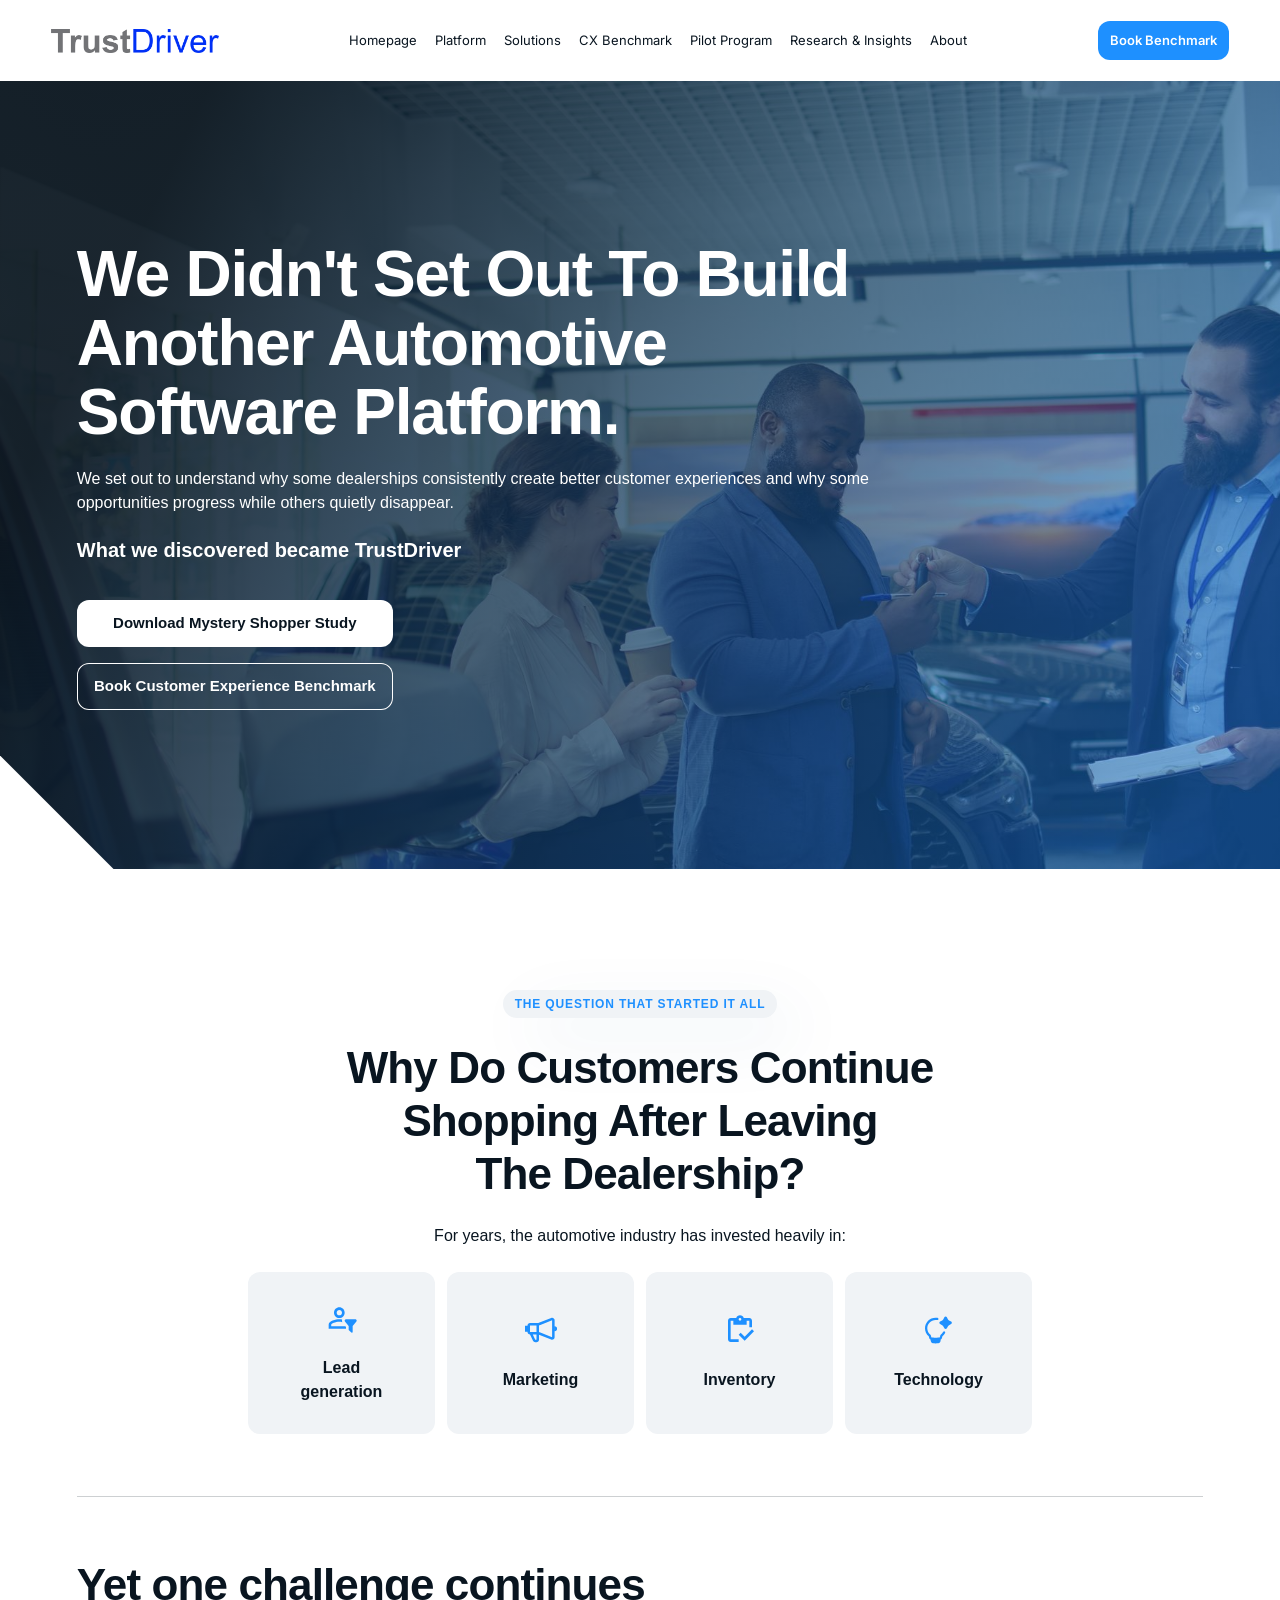
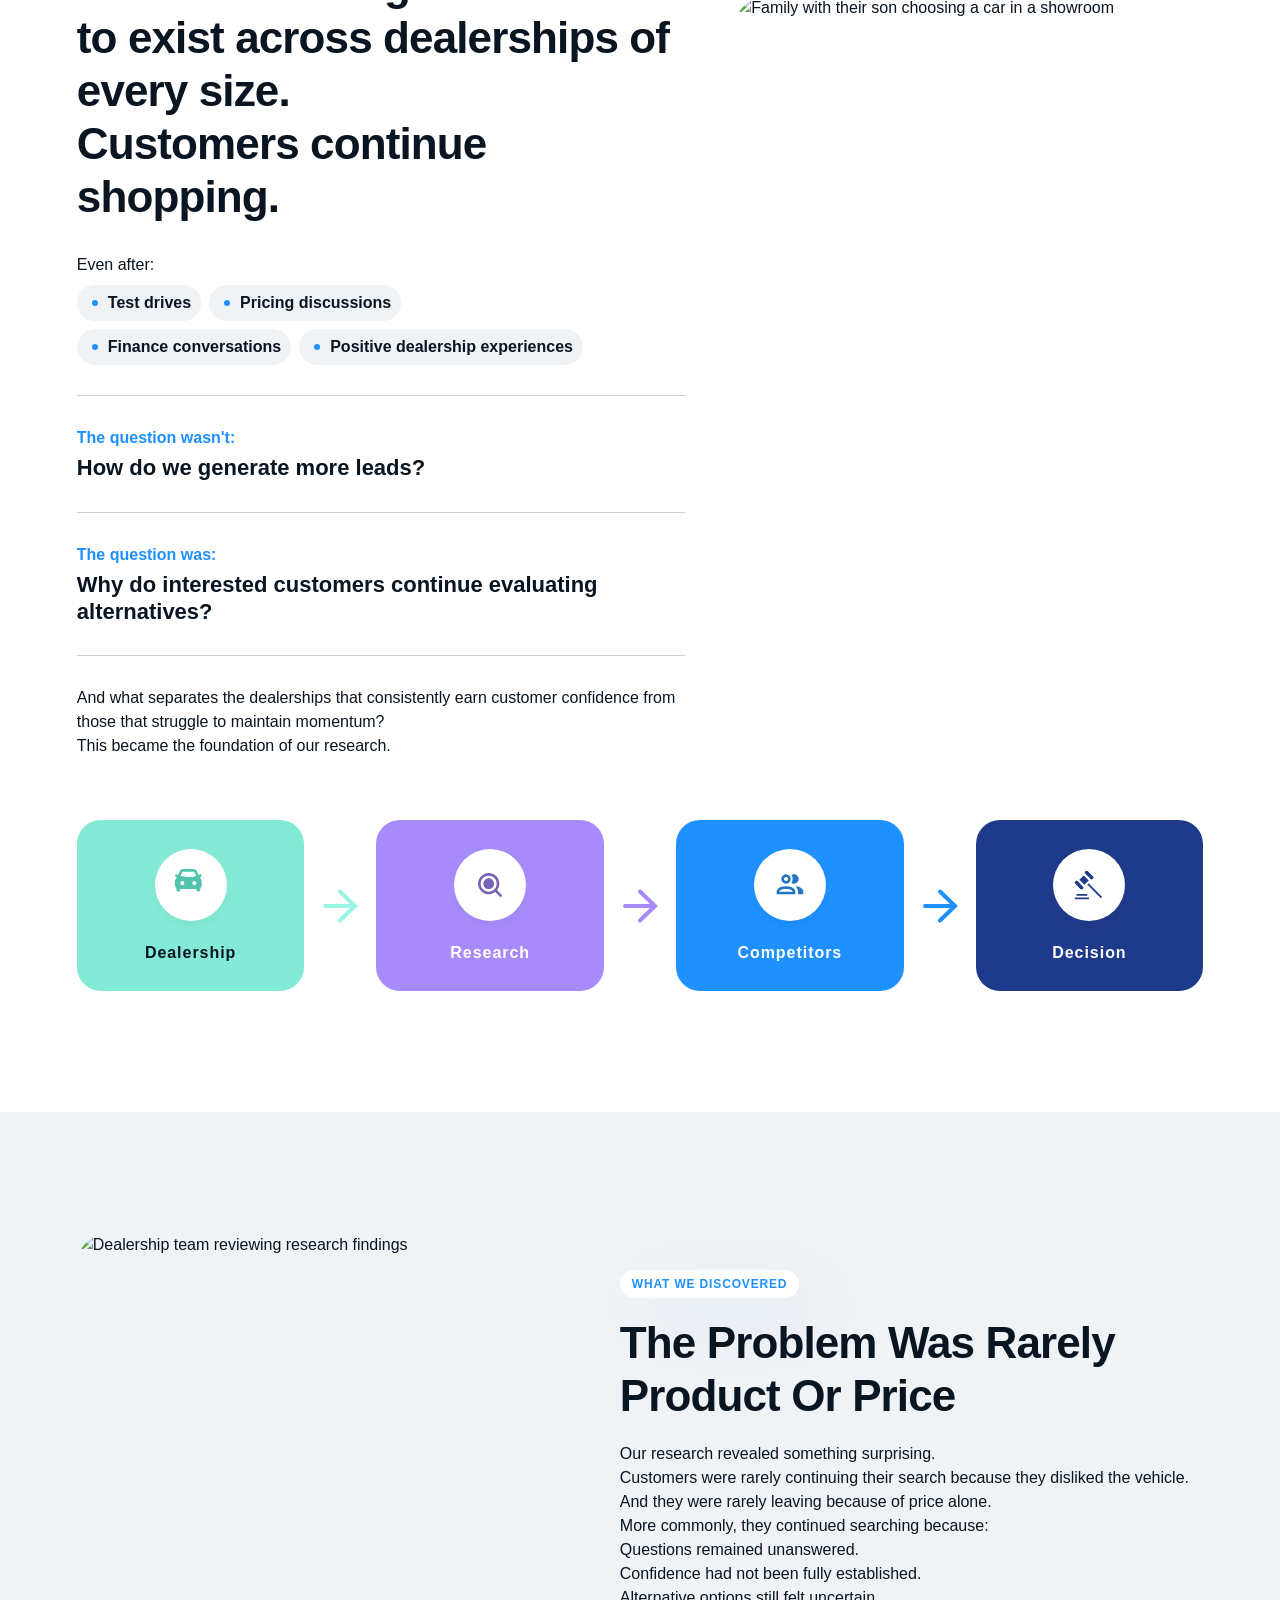
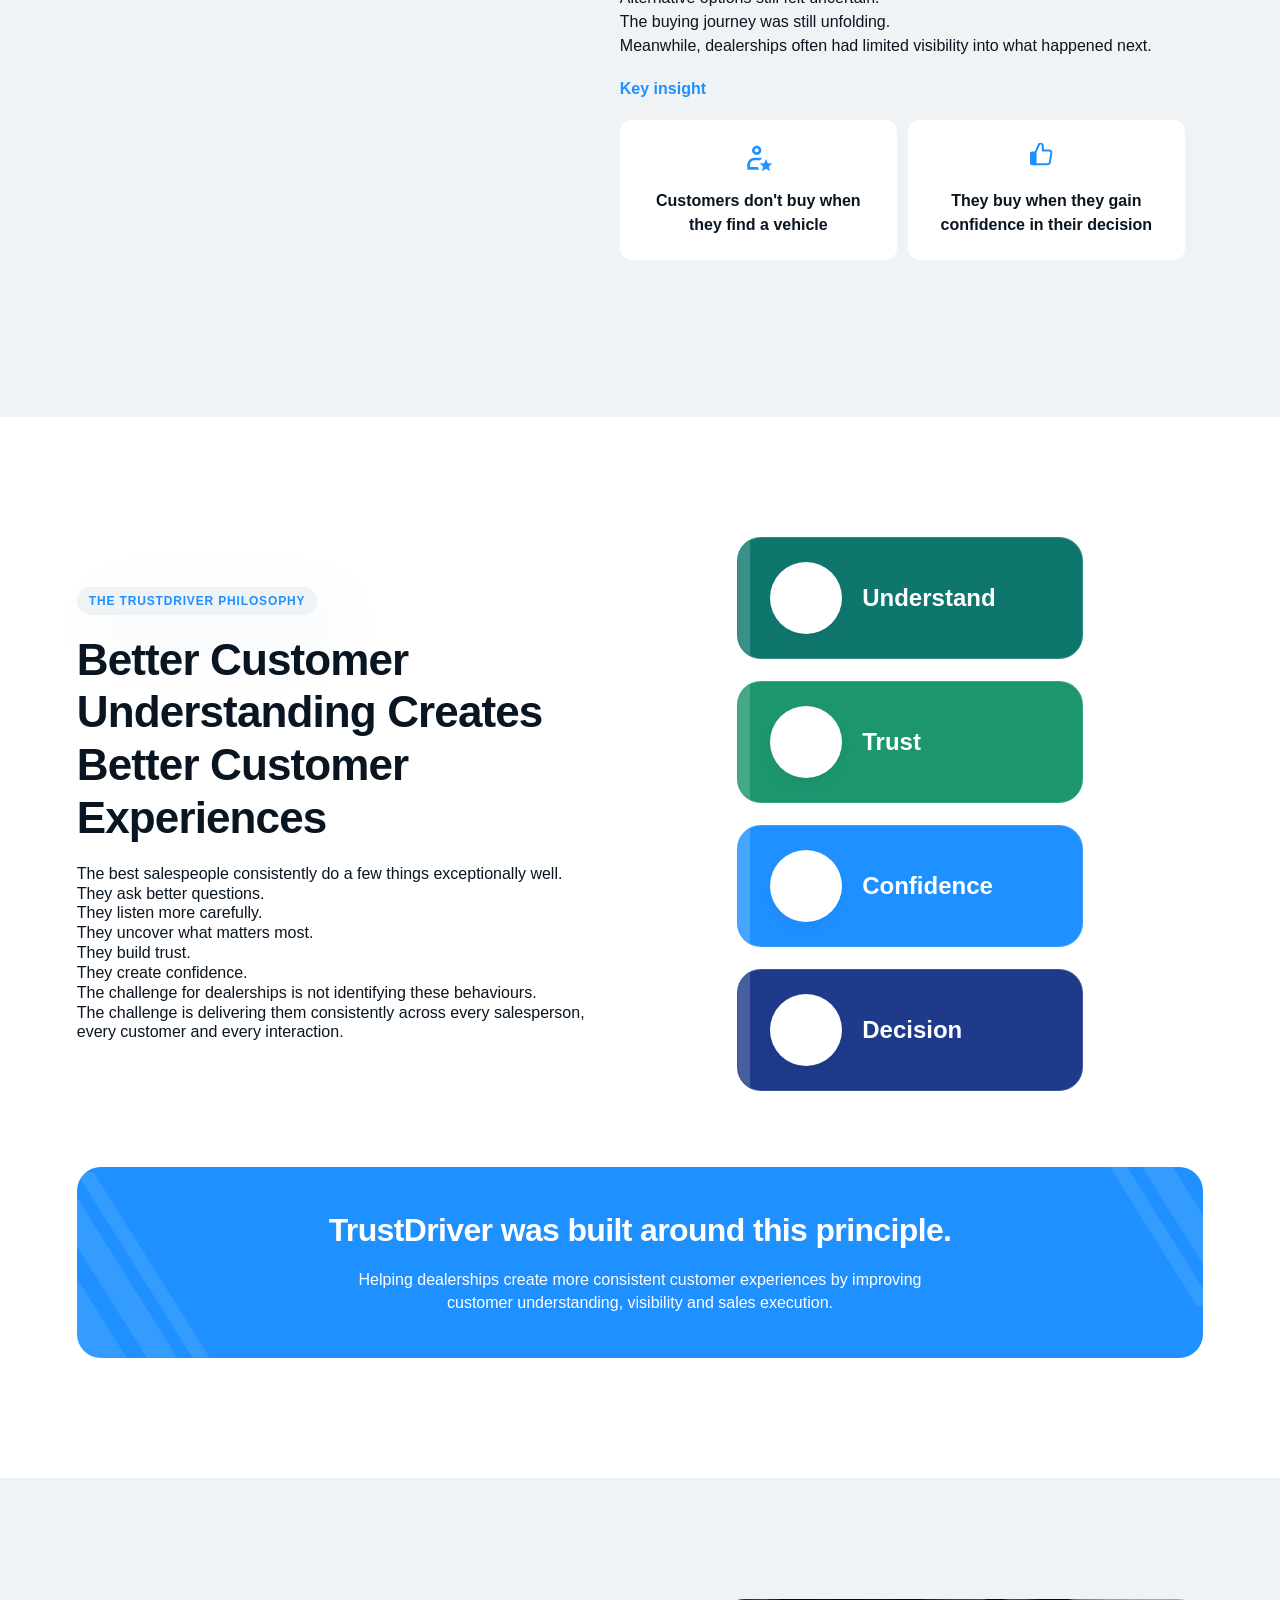
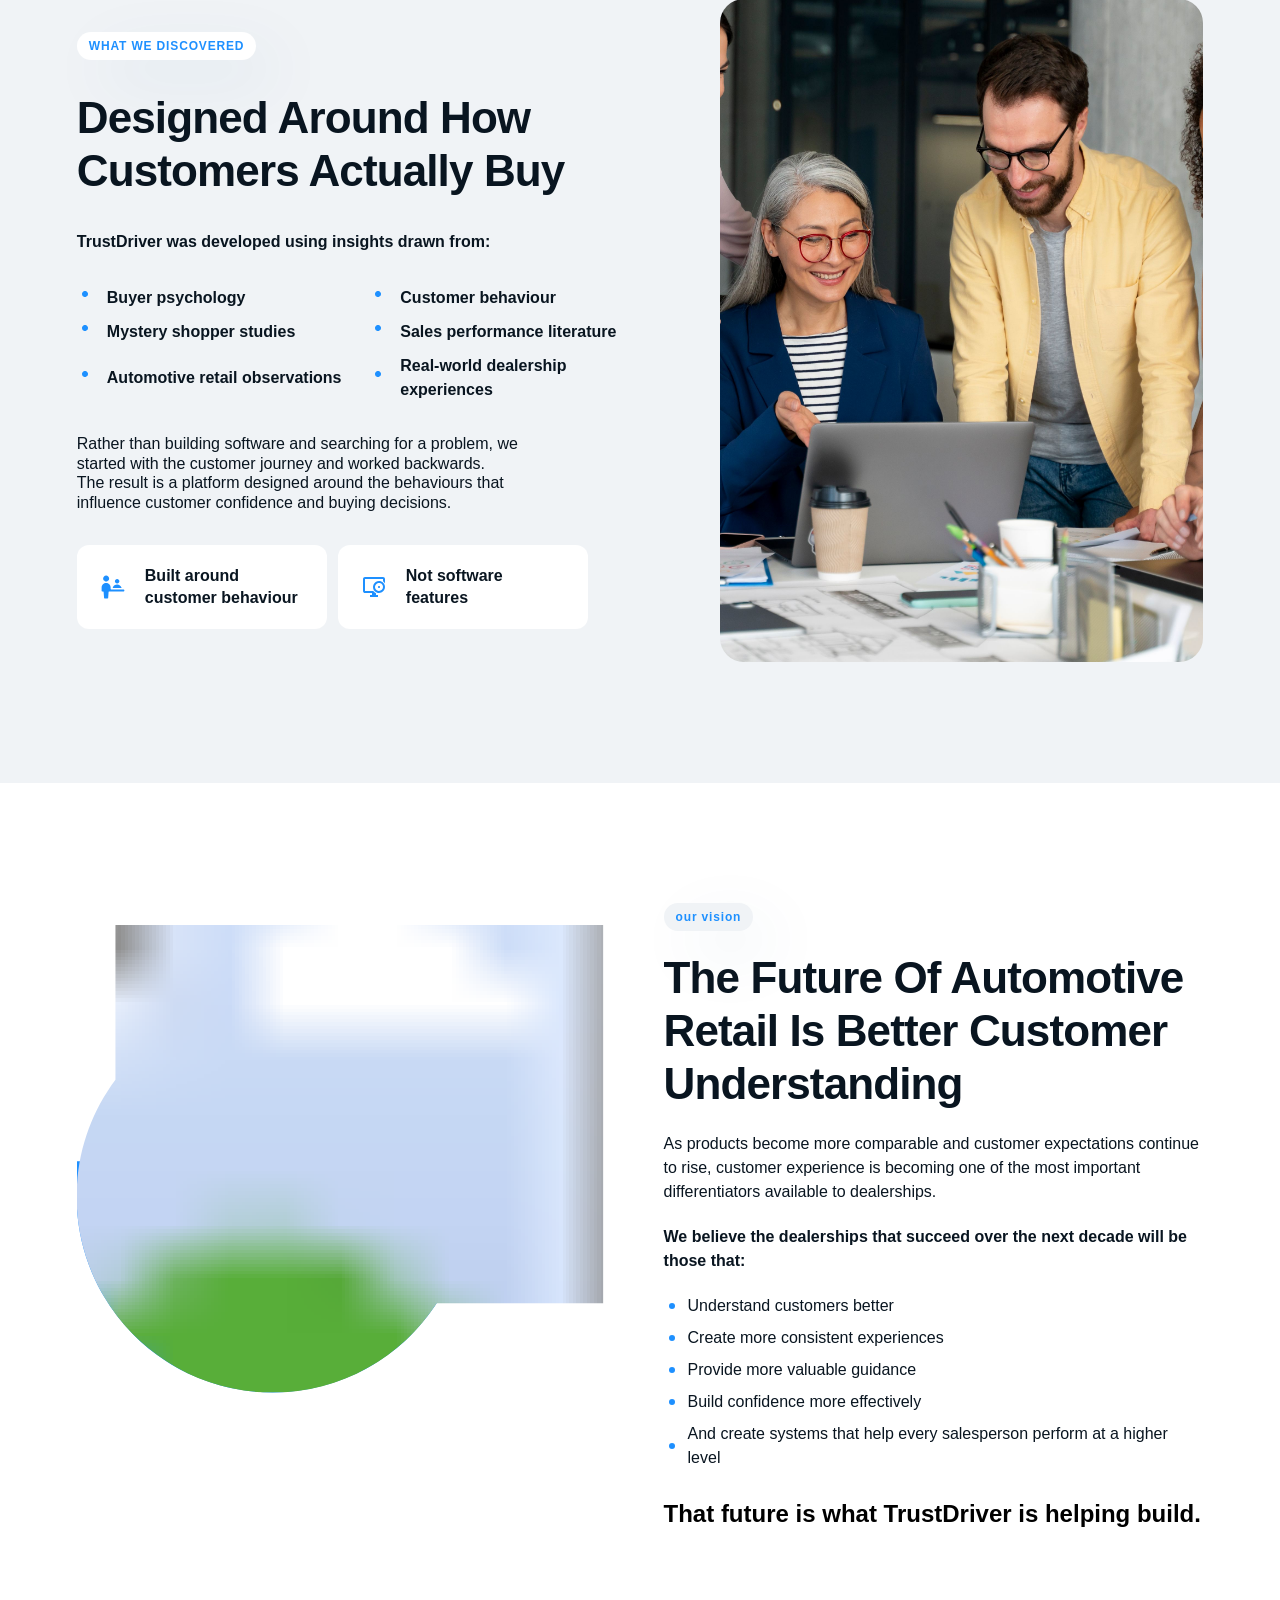
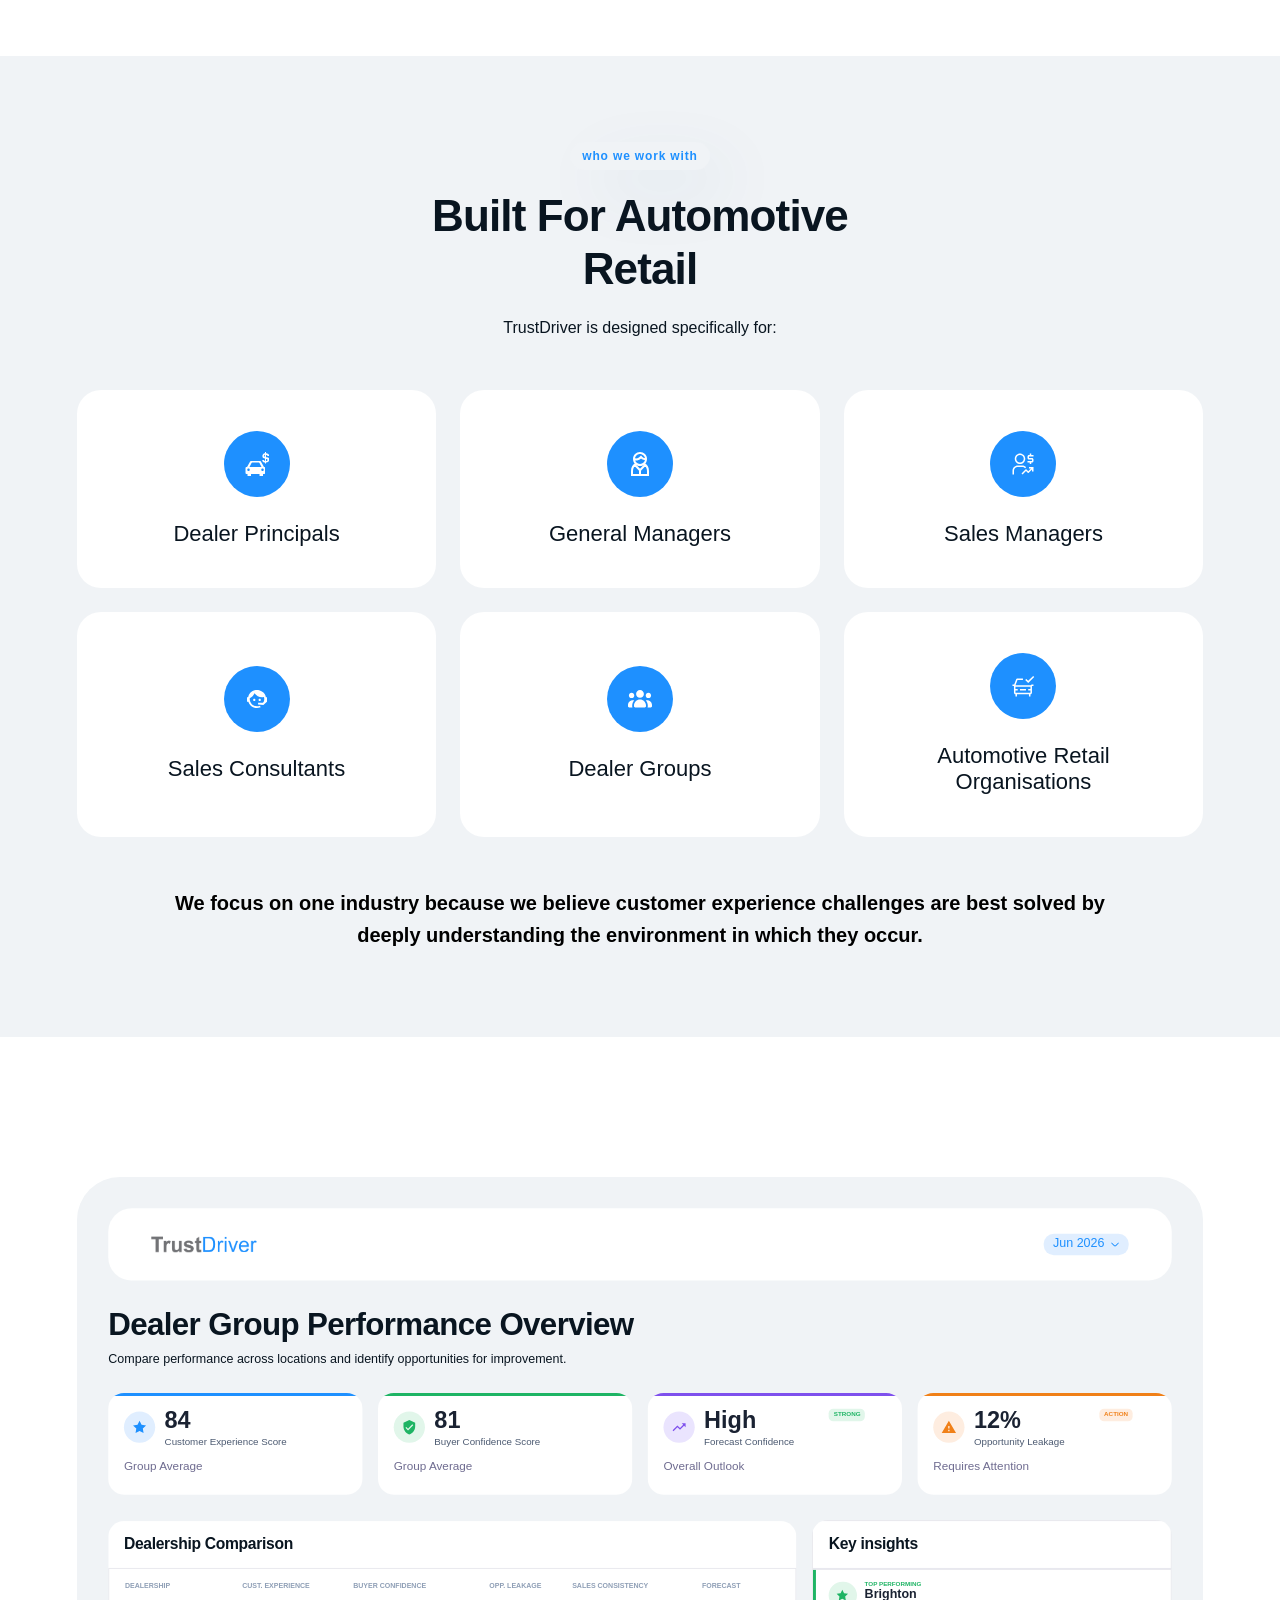
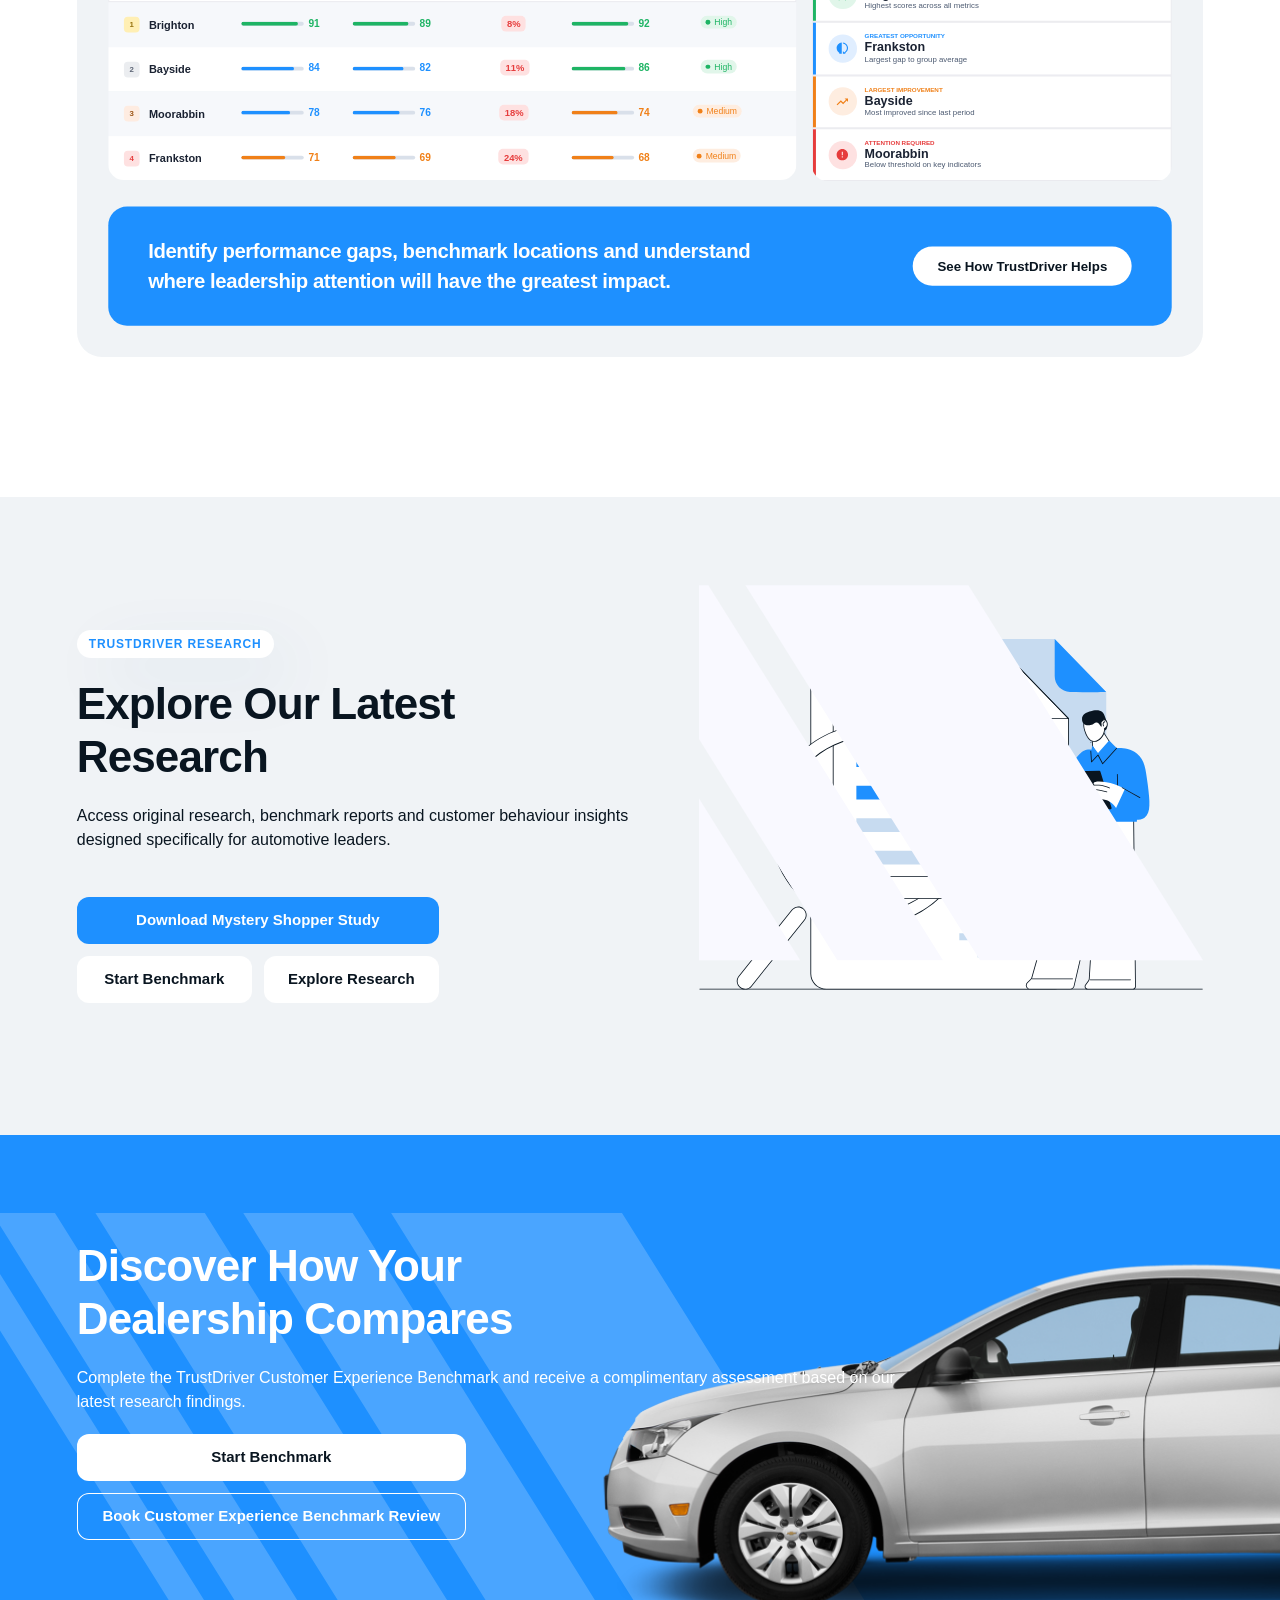
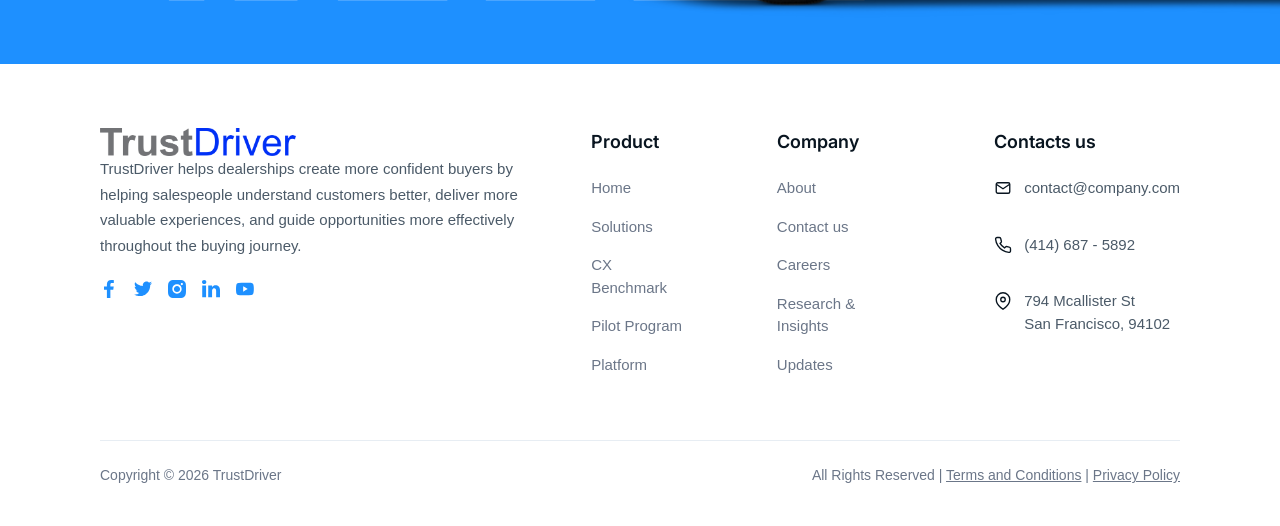
==== about.html @ 58e01d17 "upload" ====
<!DOCTYPE html>
<html lang="en">
<head>
  <meta charset="UTF-8">
  <meta name="viewport" content="width=device-width, initial-scale=1.0">

  <!-- TODO(@yvan): confirm final title + description wording before launch -->
  <title>About TrustDriver | Customer Experience Intelligence For Dealerships</title>
  <meta name="description" content="TrustDriver began with a simple question: why do customers continue shopping after leaving the dealership? Discover the research and philosophy behind our customer experience platform.">
  <meta name="robots" content="index, follow">
  <!-- Canonical URL style confirmed: flat .html files -->
  <link rel="canonical" href="https://trustdriver.com/about.html">

  <!-- Open Graph -->
  <meta property="og:type" content="website">
  <meta property="og:site_name" content="TrustDriver">
  <meta property="og:title" content="About TrustDriver | Customer Experience Intelligence For Dealerships">
  <meta property="og:description" content="TrustDriver began with a simple question: why do customers continue shopping after leaving the dealership? Discover the research and philosophy behind our customer experience platform.">
  <meta property="og:url" content="https://trustdriver.com/about.html">
  <!-- TODO(@yvan): add og:image once a social share image is available -->

  <!-- Twitter Card -->
  <meta name="twitter:card" content="summary_large_image">
  <meta name="twitter:title" content="About TrustDriver | Customer Experience Intelligence For Dealerships">
  <meta name="twitter:description" content="TrustDriver began with a simple question: why do customers continue shopping after leaving the dealership? Discover the research and philosophy behind our customer experience platform.">

  <script type="application/ld+json">
  {
    "@context": "https://schema.org",
    "@graph": [
      {
        "@type": "AboutPage",
        "@id": "https://trustdriver.com/about.html",
        "url": "https://trustdriver.com/about.html",
        "name": "About TrustDriver | Customer Experience Intelligence For Dealerships",
        "description": "TrustDriver began with a simple question: why do customers continue shopping after leaving the dealership? Discover the research and philosophy behind our customer experience platform.",
        "isPartOf": { "@type": "WebSite", "name": "TrustDriver", "url": "https://trustdriver.com/" },
        "about": { "@type": "Organization", "name": "TrustDriver", "url": "https://trustdriver.com/" }
      },
      {
        "@type": "BreadcrumbList",
        "itemListElement": [
          { "@type": "ListItem", "position": 1, "name": "Home", "item": "https://trustdriver.com/" },
          { "@type": "ListItem", "position": 2, "name": "About", "item": "https://trustdriver.com/about.html" }
        ]
      }
    ]
  }
  </script>

  <!-- Google Sans is expected to be loaded by the shared global stylesheet / header partial. -->
  <!-- Shared chrome styles + fonts (nav/footer) -->
  <link rel="preconnect" href="https://fonts.googleapis.com">
  <link rel="preconnect" href="https://fonts.gstatic.com" crossorigin>
  <link href="https://fonts.googleapis.com/css2?family=Inter:wght@400;500;600;700&family=Poppins:wght@400;500;600;700&display=swap" rel="stylesheet">
  <link rel="stylesheet" href="css/styles.css?v=27">
  <link rel="stylesheet" href="css/about.css?v=1">
  <script src="js/scale-fit.js" defer></script>
</head>
<body class="abt-page">

<!-- @include:header -->
<header class="nav">
  <div class="nav__brand">
    <a href="index.html" class="nav__logo" aria-label="TrustDriver home">
      <img src="images/logo.png" alt="TrustDriver" width="168" height="24">
    </a>
  </div>
  <nav class="nav__links" aria-label="Primary">
    <a href="index.html">Homepage</a>
    <a href="platform.html">Platform</a>
    <a href="solutions.html">Solutions</a>
    <a href="#">CX Benchmark</a><!-- TODO(@yvan): page not built yet -->
    <a href="pilot-program.html">Pilot Program</a>
    <a href="research-insights.html">Research &amp; Insights</a>
    <a href="about.html">About</a>
  </nav>
  <a href="#" class="btn btn--primary-sm">Book Benchmark</a><!-- TODO(@yvan): wire booking destination -->
</header>
<!-- @endinclude:header -->

<main>

  <!-- ============================================================ HERO -->
  <section class="abt-hero" aria-labelledby="abt-hero-title">
    <img class="abt-hero__bg" src="images/about/hero-dealership-team.jpg" alt="" width="1490" height="838">
    <div class="abt-hero__overlay" aria-hidden="true"></div>
    <div class="abt-container abt-hero__inner">
      <div class="abt-hero__copy">
        <div class="abt-hero__text">
          <h1 id="abt-hero-title" class="abt-hero__title" style="max-width: 842px;">We Didn't Set Out To Build Another Automotive Software Platform.</h1>
          <p class="abt-body abt-body--white" style="max-width: 842px;">We set out to understand why some dealerships consistently create better customer experiences and why some opportunities progress while others quietly disappear.</p>
          <p class="abt-hero__kicker">What we discovered became TrustDriver</p>
        </div>
        <div class="abt-hero__actions">
          <!-- TODO(@yvan): wire hrefs — study PDF / benchmark booking not available yet -->
          <a class="abt-btn abt-btn--white" href="#">Download Mystery Shopper Study</a>
          <a class="abt-btn abt-btn--ghost" href="#">Book Customer Experience Benchmark</a>
        </div>
      </div>
    </div>
  </section>

  <!-- ============================================================ THE QUESTION THAT STARTED IT ALL -->
  <section class="abt-story" aria-labelledby="abt-story-title">
    <div class="abt-container abt-story__inner">
      <div class="abt-sectionhead">
        <p class="abt-pill">THE QUESTION THAT STARTED IT ALL</p>
        <h2 id="abt-story-title" class="abt-h2 abt-h2--center" style="max-width: 784px;">Why Do Customers Continue Shopping After Leaving The Dealership?</h2>
        <p class="abt-body abt-body--center">For years, the automotive industry has invested heavily in:</p>
        <ul class="abt-invest">
          <li><img src="images/about/icon-leads.svg" alt="" width="32" height="32" loading="lazy">Lead generation</li>
          <li><img src="images/about/icon-marketing.svg" alt="" width="32" height="32" loading="lazy">Marketing</li>
          <li><img src="images/about/icon-inventory.svg" alt="" width="32" height="32" loading="lazy">Inventory</li>
          <li><img src="images/about/icon-technology.svg" alt="" width="32" height="32" loading="lazy">Technology</li>
        </ul>
      </div>

      <hr class="abt-divider">

      <div class="abt-story__grid">
        <div class="abt-story__copy">
          <h3 class="abt-h2">Yet one challenge continues to exist across dealerships of every size.<br>Customers continue shopping.</h3>
          <div class="abt-story__even">
            <p class="abt-body">Even after:</p>
            <div class="abt-pillrow">
              <span class="abt-topicpill"><i></i>Test drives</span>
              <span class="abt-topicpill"><i></i>Pricing discussions</span>
            </div>
            <div class="abt-pillrow">
              <span class="abt-topicpill"><i></i>Finance conversations</span>
              <span class="abt-topicpill"><i></i>Positive dealership experiences</span>
            </div>
          </div>
          <hr class="abt-divider">
          <div class="abt-story__qa">
            <p class="abt-story__qlabel">The question wasn't:</p>
            <p class="abt-story__q">How do we generate more leads?</p>
          </div>
          <hr class="abt-divider">
          <div class="abt-story__qa">
            <p class="abt-story__qlabel">The question was:</p>
            <p class="abt-story__q">Why do interested customers continue evaluating alternatives?</p>
          </div>
          <hr class="abt-divider">
          <p class="abt-body">And what separates the dealerships that consistently earn customer confidence from those that struggle to maintain momentum?<br>This became the foundation of our research.</p>
        </div>
        <img class="abt-story__photo" src="images/about/family-choosing-car.jpg" alt="Family with their son choosing a car in a showroom" width="468" height="725" loading="lazy">
      </div>

      <div class="abt-journey" aria-hidden="true">
        <div class="abt-journey__step" style="background: #83EAD6;">
          <span class="abt-journey__circle"><img src="images/about/icon-step-car.svg" alt="" width="32" height="32" loading="lazy"></span>
          <span class="abt-journey__label" style="color: #091520;">Dealership</span>
        </div>
        <img class="abt-journey__arrow" src="images/about/icon-arrow-teal.svg" alt="" width="72" height="72" loading="lazy">
        <div class="abt-journey__step" style="background: #A78BFA;">
          <span class="abt-journey__circle"><img src="images/about/icon-step-search.svg" alt="" width="32" height="32" loading="lazy"></span>
          <span class="abt-journey__label">Research</span>
        </div>
        <img class="abt-journey__arrow" src="images/about/icon-arrow-violet.svg" alt="" width="72" height="72" loading="lazy">
        <div class="abt-journey__step" style="background: #1E90FF;">
          <span class="abt-journey__circle"><img src="images/about/icon-step-users.svg" alt="" width="32" height="32" loading="lazy"></span>
          <span class="abt-journey__label">Competitors</span>
        </div>
        <img class="abt-journey__arrow" src="images/about/icon-arrow-blue.svg" alt="" width="72" height="72" loading="lazy">
        <div class="abt-journey__step" style="background: #1E3A8A;">
          <span class="abt-journey__circle"><img src="images/about/icon-step-decision.svg" alt="" width="32" height="32" loading="lazy"></span>
          <span class="abt-journey__label">Decision</span>
        </div>
      </div>
    </div>
  </section>

  <!-- ============================================================ WHAT WE DISCOVERED -->
  <section class="abt-split abt-split--paper abt-split--flip" aria-labelledby="abt-discovered-title">
    <div class="abt-container abt-split__grid">
      <img class="abt-split__photo" src="images/research/dealership-performance.jpg" alt="Dealership team reviewing research findings" width="483" height="663" loading="lazy">
      <div class="abt-split__copy" style="width: 664px; gap: 19px;">
        <p class="abt-pill abt-pill--white">WHAT WE DISCOVERED</p>
        <h2 id="abt-discovered-title" class="abt-h2" style="max-width: 575px;">The Problem Was Rarely Product Or Price</h2>
        <p class="abt-body">Our research revealed something surprising.<br>Customers were rarely continuing their search because they disliked the vehicle.<br>And they were rarely leaving because of price alone.<br>More commonly, they continued searching because:<br>Questions remained unanswered.<br>Confidence had not been fully established.<br>Alternative options still felt uncertain.<br>The buying journey was still unfolding.<br>Meanwhile, dealerships often had limited visibility into what happened next.</p>
        <p class="abt-keyinsight">Key insight</p>
        <div class="abt-insightcards">
          <div class="abt-insightcard">
            <img src="images/about/icon-customer.svg" alt="" width="32" height="32" loading="lazy">
            <p>Customers don't buy when they find a vehicle</p>
          </div>
          <div class="abt-insightcard">
            <img src="images/about/icon-thumbsup.svg" alt="" width="32" height="32" loading="lazy">
            <p>They buy when they gain confidence in their decision</p>
          </div>
        </div>
      </div>
    </div>
  </section>

  <!-- ============================================================ PHILOSOPHY -->
  <section class="abt-philosophy" aria-labelledby="abt-philosophy-title">
    <div class="abt-container abt-philosophy__inner">
      <div class="abt-philosophy__grid">
        <div class="abt-split__copy" style="width: 664px; gap: 19px;">
          <p class="abt-pill">THE TRUSTDRIVER PHILOSOPHY</p>
          <h2 id="abt-philosophy-title" class="abt-h2" style="max-width: 575px;">Better Customer Understanding Creates Better Customer Experiences</h2>
          <p class="abt-body abt-body--tight" style="max-width: 567px;">The best salespeople consistently do a few things exceptionally well.<br>They ask better questions.<br>They listen more carefully.<br>They uncover what matters most.<br>They build trust.<br>They create confidence.<br>The challenge for dealerships is not identifying these behaviours.<br>The challenge is delivering them consistently across every salesperson, every customer and every interaction.</p>
        </div>
        <div class="abt-steps">
          <div class="abt-step" style="background: #0F766E;">
            <i class="abt-step__bar"></i>
            <div class="abt-step__content">
              <span class="abt-step__circle"><img src="images/about/icon-phil-understand.svg" alt="" width="32" height="32" loading="lazy"></span>
              <span class="abt-step__label">Understand</span>
            </div>
          </div>
          <div class="abt-step" style="background: #1D956F;">
            <i class="abt-step__bar"></i>
            <div class="abt-step__content">
              <span class="abt-step__circle"><img src="images/about/icon-phil-trust.svg" alt="" width="32" height="32" loading="lazy"></span>
              <span class="abt-step__label">Trust</span>
            </div>
          </div>
          <div class="abt-step" style="background: #1E90FF;">
            <i class="abt-step__bar"></i>
            <div class="abt-step__content">
              <span class="abt-step__circle"><img src="images/about/icon-phil-confidence.svg" alt="" width="32" height="32" loading="lazy"></span>
              <span class="abt-step__label">Confidence</span>
            </div>
          </div>
          <div class="abt-step" style="background: #1E3A8A;">
            <i class="abt-step__bar"></i>
            <div class="abt-step__content">
              <span class="abt-step__circle"><img src="images/about/icon-phil-decision.svg" alt="" width="32" height="32" loading="lazy"></span>
              <span class="abt-step__label">Decision</span>
            </div>
          </div>
        </div>
      </div>
      <div class="abt-principle">
        <svg class="abt-principle__stripes abt-principle__stripes--left" viewBox="0 0 460.568 190.532" width="461" height="191" aria-hidden="true" focusable="false"><path d="M 323.978 190.532 L 443.235 0 L 460.568 0 L 341.312 190.532 L 323.978 190.532 Z M 278.264 190.532 L 397.52 0 L 428.327 0 L 309.072 190.532 L 278.264 190.532 Z M 204.723 190.532 L 323.978 0 L 377.644 0 L 258.388 190.532 L 204.723 190.532 Z M 132.176 190.532 L 251.431 0 L 305.097 0 L 185.838 190.532 L 132.176 190.532 Z M 0 190.532 L 119.256 0 L 232.549 0 L 113.293 190.532 L 0 190.532 Z" fill="#F9F9FF" fill-rule="nonzero"/></svg>
        <svg class="abt-principle__stripes abt-principle__stripes--right" viewBox="0 0 460.568 190.532" width="461" height="191" aria-hidden="true" focusable="false"><path d="M 323.978 190.532 L 443.235 0 L 460.568 0 L 341.312 190.532 L 323.978 190.532 Z M 278.264 190.532 L 397.52 0 L 428.327 0 L 309.072 190.532 L 278.264 190.532 Z M 204.723 190.532 L 323.978 0 L 377.644 0 L 258.388 190.532 L 204.723 190.532 Z M 132.176 190.532 L 251.431 0 L 305.097 0 L 185.838 190.532 L 132.176 190.532 Z M 0 190.532 L 119.256 0 L 232.549 0 L 113.293 190.532 L 0 190.532 Z" fill="#F9F9FF" fill-rule="nonzero"/></svg>
        <h3>TrustDriver was built around this principle.</h3>
        <p style="max-width: 632px;">Helping dealerships create more consistent customer experiences by improving customer understanding, visibility and sales execution.</p>
      </div>
    </div>
  </section>

  <!-- ============================================================ DESIGNED AROUND HOW CUSTOMERS BUY -->
  <section class="abt-split abt-split--paper" aria-labelledby="abt-designed-title">
    <div class="abt-container abt-split__grid">
      <div class="abt-split__copy" style="width: 664px; gap: 32px;">
        <p class="abt-pill abt-pill--white">WHAT WE DISCOVERED</p>
        <h2 id="abt-designed-title" class="abt-h2" style="max-width: 575px;">Designed Around How Customers Actually Buy</h2>
        <p class="abt-body abt-body--semibold">TrustDriver was developed using insights drawn from:</p>
        <ul class="abt-sources">
          <li><img src="images/about/icon-chip-psych.svg" alt="" width="24" height="24" loading="lazy">Buyer psychology</li>
          <li><img src="images/about/icon-chip-psych.svg" alt="" width="24" height="24" loading="lazy">Customer behaviour</li>
          <li><img src="images/about/icon-chip-psych.svg" alt="" width="24" height="24" loading="lazy">Mystery shopper studies</li>
          <li><img src="images/about/icon-chip-psych.svg" alt="" width="24" height="24" loading="lazy">Sales performance literature</li>
          <li><img src="images/about/icon-chip-psych.svg" alt="" width="24" height="24" loading="lazy">Automotive retail observations</li>
          <li><img src="images/about/icon-chip-psych.svg" alt="" width="24" height="24" loading="lazy">Real-world dealership experiences</li>
        </ul>
        <p class="abt-body abt-body--tight" style="max-width: 484px;">Rather than building software and searching for a problem, we started with the customer journey and worked backwards.<br>The result is a platform designed around the behaviours that influence customer confidence and buying decisions.</p>
        <div class="abt-builtcards">
          <div class="abt-builtcard"><img src="images/about/icon-info-desk.svg" alt="" width="24" height="24" loading="lazy"><p>Built around customer behaviour</p></div>
          <div class="abt-builtcard"><img src="images/about/icon-software.svg" alt="" width="24" height="24" loading="lazy"><p>Not software features</p></div>
        </div>
      </div>
      <div class="abt-split__photobox">
        <img src="images/about/team-working.jpg" alt="TrustDriver team collaborating in the office" width="1120" height="783" loading="lazy">
      </div>
    </div>
  </section>

  <!-- ============================================================ OUR VISION -->
  <section class="abt-vision" aria-labelledby="abt-vision-title">
    <div class="abt-container abt-vision__grid">
      <div class="abt-vision__visual" aria-hidden="true">
        <svg viewBox="0 0 664.485 590" width="664" height="590" role="presentation" focusable="false">
          <defs>
            <clipPath id="abt-vision-clip"><path d="M 615.481 195.335 C 646.26 236.527 664.485 287.646 664.485 343.022 C 664.485 479.424 553.91 589.999 417.509 589.999 C 330.617 589.999 254.207 545.127 210.185 477.292 L 0 477.292 L 0 0 L 615.481 0 L 615.481 195.335 Z"/></clipPath>
          </defs>
          <g transform="matrix(-1 0 0 1 494 297.919)"><path d="M 494 44.626 L 494.485 44.626 C 494.485 77.059 488.097 109.175 475.686 139.14 C 463.274 169.104 445.081 196.331 422.147 219.265 C 399.214 242.199 371.987 260.391 342.022 272.803 C 312.058 285.214 279.942 291.603 247.509 291.603 C 215.075 291.603 182.96 285.214 152.995 272.803 C 123.031 260.391 95.804 242.199 72.87 219.265 C 49.936 196.331 31.744 169.104 19.332 139.14 C 6.968 109.29 0.582 77.306 0.533 45 L 0 45 L 0 0 L 494 0 L 494 44.626 Z" fill="#1E90FF"/></g>
          <g transform="matrix(-1 0 0 1 664 -0.477)" clip-path="url(#abt-vision-clip)">
            <image href="images/about/vision-businesswoman.png" x="-52.924" y="-52.924" width="974.186" height="647.824" preserveAspectRatio="xMidYMid slice"/>
          </g>
        </svg>
      </div>
      <div class="abt-split__copy" style="width: 585px; gap: 21px;">
        <p class="abt-pill">our vision</p>
        <h2 id="abt-vision-title" class="abt-h2">The Future Of Automotive Retail Is Better Customer Understanding</h2>
        <p class="abt-body">As products become more comparable and customer expectations continue to rise, customer experience is becoming one of the most important differentiators available to dealerships.</p>
        <p class="abt-body abt-body--bold">We believe the dealerships that succeed over the next decade will be those that:</p>
        <ul class="abt-visionlist">
          <li><i></i>Understand customers better</li>
          <li><i></i>Create more consistent experiences</li>
          <li><i></i>Provide more valuable guidance</li>
          <li><i></i>Build confidence more effectively</li>
          <li><i></i>And create systems that help every salesperson perform at a higher level</li>
        </ul>
        <p class="abt-vision__closing">That future is what TrustDriver is helping build.</p>
      </div>
    </div>
  </section>

  <!-- ============================================================ WHO WE WORK WITH -->
  <section class="abt-who" aria-labelledby="abt-who-title">
    <div class="abt-container abt-who__inner">
      <div class="abt-sectionhead">
        <p class="abt-pill">who we work with</p>
        <h2 id="abt-who-title" class="abt-h2 abt-h2--center" style="max-width: 535px;">Built For Automotive Retail</h2>
        <p class="abt-body abt-body--center">TrustDriver is designed specifically for:</p>
      </div>
      <ul class="abt-who__grid">
        <li class="abt-whocard"><span class="abt-whocard__icon"><img src="images/about/icon-work-dp.svg" alt="" width="24" height="24" loading="lazy"></span><h3>Dealer Principals</h3></li>
        <li class="abt-whocard"><span class="abt-whocard__icon"><img src="images/about/icon-work-gm.svg" alt="" width="24" height="24" loading="lazy"></span><h3>General Managers</h3></li>
        <li class="abt-whocard"><span class="abt-whocard__icon"><img src="images/about/icon-work-sm.svg" alt="" width="24" height="24" loading="lazy"></span><h3>Sales Managers</h3></li>
        <li class="abt-whocard"><span class="abt-whocard__icon"><img src="images/about/icon-work-sc.svg" alt="" width="24" height="24" loading="lazy"></span><h3>Sales Consultants</h3></li>
        <li class="abt-whocard"><span class="abt-whocard__icon"><img src="images/about/icon-work-dg.svg" alt="" width="24" height="24" loading="lazy"></span><h3>Dealer Groups</h3></li>
        <li class="abt-whocard"><span class="abt-whocard__icon"><img src="images/about/icon-work-aro.svg" alt="" width="24" height="24" loading="lazy"></span><h3>Automotive Retail Organisations</h3></li>
      </ul>
      <p class="abt-who__closing" style="max-width: 970px;">We focus on one industry because we believe customer experience challenges are best solved by deeply understanding the environment in which they occur.</p>
    </div>
  </section>

  <!-- ============================================================ DEALER GROUP DASHBOARD (product illustration) -->
  <section class="abt-dashsection">
    <div class="abt-dash-wrap">
      <figure class="abt-dash" data-scale-width="1152" aria-hidden="true">
        <div class="abt-dash__topbar">
          <div class="abt-tdlogo"><span class="abt-tdlogo__left"></span><span class="abt-tdlogo__right"></span></div>
          <span class="abt-dash__datechip">Jun 2026
            <svg viewBox="0 0 7.2 3.6" width="8" height="4" aria-hidden="true" focusable="false"><path d="M 3.6 3.6 L 3.317 3.883 L 3.6 4.166 L 3.883 3.883 L 3.6 3.6 Z M 0 0 L -0.283 0.283 L 3.317 3.883 L 3.6 3.6 L 3.883 3.317 L 0.283 -0.283 L 0 0 Z M 3.6 3.6 L 3.883 3.883 L 7.483 0.283 L 7.2 0 L 6.917 -0.283 L 3.317 3.317 L 3.6 3.6 Z" fill="currentColor" fill-rule="nonzero"/></svg>
          </span>
        </div>
        <div class="abt-dash__heading">
          <p class="abt-dash__title">Dealer Group Performance Overview</p>
          <p class="abt-dash__subtitle">Compare performance across locations and identify opportunities for improvement.</p>
        </div>
        <div class="abt-dash__kpis">
          <div class="abt-kpi" style="--kpi-accent: #1E90FF;">
            <div class="abt-kpi__main">
              <span class="abt-kpi__icon" style="background: #E0EEFF; color: #1E90FF;"><svg viewBox="0 0 16 16" width="16" height="16" aria-hidden="true" focusable="false"><path transform="translate(1.333 1.333)" d="M 6.667 0 L 8.727 4.173 L 13.333 4.847 L 10 8.093 L 10.787 12.68 L 6.667 10.513 L 2.547 12.68 L 3.333 8.093 L 0 4.847 L 4.607 4.173 L 6.667 0 Z" fill="currentColor" fill-rule="nonzero"/></svg></span>
              <span class="abt-kpi__figures"><span class="abt-kpi__value">84</span><span class="abt-kpi__label">Customer Experience Score</span></span>
            </div>
            <span class="abt-kpi__foot">Group Average</span>
          </div>
          <div class="abt-kpi" style="--kpi-accent: #1EB464;">
            <div class="abt-kpi__main">
              <span class="abt-kpi__icon" style="background: #E1F6EA; color: #1EB464;"><svg viewBox="0 0 16 16" width="16" height="16" aria-hidden="true" focusable="false"><path transform="translate(2 0.667)" d="M 6 0 L 0 2.667 L 0 6.667 C 0 10.367 2.56 13.827 6 14.667 C 9.44 13.827 12 10.367 12 6.667 L 12 2.667 L 6 0 Z M 4.667 10.667 L 2 8 L 2.94 7.06 L 4.667 8.78 L 9.06 4.387 L 10 5.333 L 4.667 10.667 Z" fill="currentColor" fill-rule="nonzero"/></svg></span>
              <span class="abt-kpi__figures"><span class="abt-kpi__value">81</span><span class="abt-kpi__label">Buyer Confidence Score</span></span>
            </div>
            <span class="abt-kpi__foot">Group Average</span>
          </div>
          <div class="abt-kpi" style="--kpi-accent: #7E50ED;">
            <div class="abt-kpi__main">
              <span class="abt-kpi__icon" style="background: #EAE4FE; color: #7E50ED;"><svg viewBox="0 0 16 16" width="16" height="16" aria-hidden="true" focusable="false"><path transform="translate(1.333 4)" d="M 9.333 0 L 10.86 1.527 L 7.607 4.78 L 4.94 2.113 L 0 7.06 L 0.94 8 L 4.94 4 L 7.607 6.667 L 11.807 2.473 L 13.333 4 L 13.333 0 L 9.333 0 Z" fill="currentColor" fill-rule="nonzero"/></svg></span>
              <span class="abt-kpi__figures"><span class="abt-kpi__value">High</span><span class="abt-kpi__label">Forecast Confidence</span></span>
              <span class="abt-kpi__badge" style="background: #E1F6EA; color: #1EB464;">STRONG</span>
            </div>
            <span class="abt-kpi__foot">Overall Outlook</span>
          </div>
          <div class="abt-kpi" style="--kpi-accent: #F08018;">
            <div class="abt-kpi__main">
              <span class="abt-kpi__icon abt-kpi__icon--round" style="background: #FEEDE0; color: #F08018;"><svg viewBox="0 0 16 16" width="16" height="16" aria-hidden="true" focusable="false"><path transform="translate(0.667 1.333)" d="M 0 12.667 L 14.667 12.667 L 7.333 0 L 0 12.667 Z M 8 10.667 L 6.667 10.667 L 6.667 9.333 L 8 9.333 L 8 10.667 Z M 8 8 L 6.667 8 L 6.667 5.333 L 8 5.333 L 8 8 Z" fill="currentColor" fill-rule="nonzero"/></svg></span>
              <span class="abt-kpi__figures"><span class="abt-kpi__value">12%</span><span class="abt-kpi__label">Opportunity Leakage</span></span>
              <span class="abt-kpi__badge" style="background: #FEEDE0; color: #F08018;">ACTION</span>
            </div>
            <span class="abt-kpi__foot">Requires Attention</span>
          </div>
        </div>
        <div class="abt-dash__panels">
          <div class="abt-dash__table-panel">
            <p class="abt-dash__panel-title">Dealership Comparison</p>
            <div class="abt-dash__table">
              <div class="abt-dash__thead">
                <span style="left: 16px;">DEALERSHIP</span>
                <span style="left: 136px;">CUST. EXPERIENCE</span>
                <span style="left: 249.6px;">BUYER CONFIDENCE</span>
                <span style="left: 388.8px; width: 52px; text-align: center;">OPP. LEAKAGE</span>
                <span style="left: 473.6px;">SALES CONSISTENCY</span>
                <span style="left: 606.4px; width: 38px; text-align: center;">FORECAST</span>
              </div>
              <div class="abt-dash__row abt-dash__row--alt">
                <span class="abt-dash__dealer"><span class="abt-dash__rank" style="background: #FFEFB4; color: #97730F;">1</span>Brighton</span>
                <span class="abt-dash__bar" style="left: 136px; --bar-w: 58.24px; --bar-c: #1EB464;"><i></i><b>91</b></span>
                <span class="abt-dash__bar" style="left: 249.6px; --bar-w: 56.96px; --bar-c: #1EB464;"><i></i><b>89</b></span>
                <span class="abt-dash__leak" style="left: 402.4px;">8%</span>
                <span class="abt-dash__bar" style="left: 473.6px; --bar-w: 58.88px; --bar-c: #1EB464;"><i></i><b>92</b></span>
                <span class="abt-dash__forecast" style="--fc: #1EB464; background: #E1F6EA;"><i></i>High</span>
              </div>
              <div class="abt-dash__row">
                <span class="abt-dash__dealer"><span class="abt-dash__rank" style="background: #EBEDF0; color: #5F6777;">2</span>Bayside</span>
                <span class="abt-dash__bar" style="left: 136px; --bar-w: 53.76px; --bar-c: #1E90FF;"><i></i><b>84</b></span>
                <span class="abt-dash__bar" style="left: 249.6px; --bar-w: 52.48px; --bar-c: #1E90FF;"><i></i><b>82</b></span>
                <span class="abt-dash__leak" style="left: 400.8px;">11%</span>
                <span class="abt-dash__bar" style="left: 473.6px; --bar-w: 55.04px; --bar-c: #1EB464;"><i></i><b>86</b></span>
                <span class="abt-dash__forecast" style="--fc: #1EB464; background: #E1F6EA;"><i></i>High</span>
              </div>
              <div class="abt-dash__row abt-dash__row--alt">
                <span class="abt-dash__dealer"><span class="abt-dash__rank" style="background: #FEECE1; color: #9B5414;">3</span>Moorabbin</span>
                <span class="abt-dash__bar" style="left: 136px; --bar-w: 49.92px; --bar-c: #1E90FF;"><i></i><b>78</b></span>
                <span class="abt-dash__bar" style="left: 249.6px; --bar-w: 48.64px; --bar-c: #1E90FF;"><i></i><b>76</b></span>
                <span class="abt-dash__leak" style="left: 400px;">18%</span>
                <span class="abt-dash__bar" style="left: 473.6px; --bar-w: 47.36px; --bar-c: #F08018;"><i></i><b>74</b></span>
                <span class="abt-dash__forecast" style="--fc: #F08018; background: #FEEDE0; left: 598.4px;"><i></i>Medium</span>
              </div>
              <div class="abt-dash__row">
                <span class="abt-dash__dealer"><span class="abt-dash__rank" style="background: #FEE1E1; color: #E63C3C;">4</span>Frankston</span>
                <span class="abt-dash__bar" style="left: 136px; --bar-w: 45.44px; --bar-c: #F08018;"><i></i><b>71</b></span>
                <span class="abt-dash__bar" style="left: 249.6px; --bar-w: 44.16px; --bar-c: #F08018;"><i></i><b>69</b></span>
                <span class="abt-dash__leak" style="left: 399.2px;">24%</span>
                <span class="abt-dash__bar" style="left: 473.6px; --bar-w: 43.52px; --bar-c: #F08018;"><i></i><b>68</b></span>
                <span class="abt-dash__forecast" style="--fc: #F08018; background: #FEEDE0; left: 597.6px;"><i></i>Medium</span>
              </div>
            </div>
          </div>
          <div class="abt-dash__insights">
            <p class="abt-dash__panel-title abt-dash__panel-title--boxed">Key insights</p>
            <div class="abt-insight" style="--ins: #1EB464;">
              <span class="abt-insight__icon" style="background: #E1F6EA;"><svg viewBox="0 0 14.4 14.4" width="14" height="14" aria-hidden="true" focusable="false"><path transform="translate(1.2 1.2)" d="M 6 0 L 7.854 3.756 L 12 4.362 L 9 7.284 L 9.708 11.412 L 6 9.462 L 2.292 11.412 L 3 7.284 L 0 4.362 L 4.146 3.756 L 6 0 Z" fill="currentColor" fill-rule="nonzero"/></svg></span>
              <span class="abt-insight__text"><b class="abt-insight__tag">TOP PERFORMING</b><b class="abt-insight__name">Brighton</b><span class="abt-insight__desc">Highest scores across all metrics</span></span>
            </div>
            <div class="abt-insight" style="--ins: #1E90FF;">
              <span class="abt-insight__icon" style="background: #E0EEFF;"><svg viewBox="0 0 14.4 14.4" width="14" height="14" aria-hidden="true" focusable="false"><path transform="translate(1.2 1.23)" d="M 6.6 0 L 6.6 1.212 C 8.97 1.506 10.8 3.522 10.8 5.97 C 10.8 7.896 9.714 9.57 7.968 10.602 L 6.6 8.97 L 6.6 11.97 L 9.6 11.97 L 8.868 11.238 C 10.746 10.212 12 8.226 12 5.97 C 12 2.862 9.636 0.3 6.6 0 Z M 5.4 0 C 2.37 0.3 0 2.862 0 5.97 C 0 8.226 1.254 10.212 3.132 11.238 L 2.4 11.97 L 5.4 11.97 L 5.4 0 Z" fill="currentColor" fill-rule="nonzero"/></svg></span>
              <span class="abt-insight__text"><b class="abt-insight__tag">GREATEST OPPORTUNITY</b><b class="abt-insight__name">Frankston</b><span class="abt-insight__desc">Largest gap to group average</span></span>
            </div>
            <div class="abt-insight" style="--ins: #F08018;">
              <span class="abt-insight__icon" style="background: #FEEDE0;"><svg viewBox="0 0 14.4 14.4" width="14" height="14" aria-hidden="true" focusable="false"><path transform="translate(1.2 3.6)" d="M 8.4 0 L 9.774 1.374 L 6.846 4.302 L 4.446 1.902 L 0 6.354 L 0.846 7.2 L 4.446 3.6 L 6.846 6 L 10.626 2.226 L 12 3.6 L 12 0 L 8.4 0 Z" fill="currentColor" fill-rule="nonzero"/></svg></span>
              <span class="abt-insight__text"><b class="abt-insight__tag">LARGEST IMPROVEMENT</b><b class="abt-insight__name">Bayside</b><span class="abt-insight__desc">Most improved since last period</span></span>
            </div>
            <div class="abt-insight" style="--ins: #E63C3C;">
              <span class="abt-insight__icon" style="background: #FEE1E1;"><svg viewBox="0 0 14.4 14.4" width="14" height="14" aria-hidden="true" focusable="false"><path transform="translate(1.2 1.2)" d="M 6 0 C 2.688 0 0 2.688 0 6 C 0 9.312 2.688 12 6 12 C 9.312 12 12 9.312 12 6 C 12 2.688 9.312 0 6 0 Z M 6.6 9 L 5.4 9 L 5.4 7.8 L 6.6 7.8 L 6.6 9 Z M 6.6 6.6 L 5.4 6.6 L 5.4 3 L 6.6 3 L 6.6 6.6 Z" fill="currentColor" fill-rule="nonzero"/></svg></span>
              <span class="abt-insight__text"><b class="abt-insight__tag">ATTENTION REQUIRED</b><b class="abt-insight__name">Moorabbin</b><span class="abt-insight__desc">Below threshold on key indicators</span></span>
            </div>
          </div>
        </div>
        <div class="abt-dash__banner">
          <p class="abt-dash__banner-text">Identify performance gaps, benchmark locations and understand where leadership attention will have the greatest impact.</p>
          <span class="abt-dash__banner-btn">See How TrustDriver Helps</span>
        </div>
      </figure>
    </div>
  </section>

  <!-- ============================================================ TRUSTDRIVER RESEARCH -->
  <section class="abt-research" aria-labelledby="abt-research-title">
    <div class="abt-container abt-research__grid">
      <div class="abt-research__copy">
        <p class="abt-pill abt-pill--white">TRUSTDRIVER RESEARCH</p>
        <h2 id="abt-research-title" class="abt-h2">Explore Our Latest Research</h2>
        <p class="abt-body">Access original research, benchmark reports and customer behaviour insights designed specifically for automotive leaders.</p>
        <div class="abt-research__actions">
          <a class="abt-btn abt-btn--primary" href="#">Download Mystery Shopper Study</a>
          <div class="abt-research__actions-row">
            <a class="abt-btn abt-btn--white-ink" href="#">Start Benchmark</a>
            <a class="abt-btn abt-btn--white-ink" href="research-insights.html">Explore Research</a>
          </div>
        </div>
      </div>
      <img class="abt-research__art" src="images/about/research-illustration.svg" alt="" width="522" height="478" loading="lazy">
    </div>
  </section>

  <!-- ============================================================ CLOSING CTA -->
  <section class="abt-cta" aria-labelledby="abt-cta-title">
    <svg class="abt-cta__stripes" viewBox="0 0 938.568 388.276" width="939" height="388" aria-hidden="true" focusable="false"><path d="M 660.219 388.276 L 903.245 0 L 938.568 0 L 695.542 388.276 L 660.219 388.276 Z M 567.059 388.276 L 810.085 0 L 872.866 0 L 629.841 388.276 L 567.059 388.276 Z M 417.194 388.276 L 660.219 0 L 769.58 0 L 526.556 388.276 L 417.194 388.276 Z M 269.354 388.276 L 512.379 0 L 621.741 0 L 378.71 388.276 L 269.354 388.276 Z M 0 388.276 L 243.025 0 L 473.9 0 L 230.874 388.276 L 0 388.276 Z" fill="#F9F9FF" fill-rule="nonzero"/></svg>
    <img class="abt-cta__img" src="images/about/cta-dashboard.png" alt="" width="1058" height="698" loading="lazy">
    <div class="abt-cta__content">
      <h2 id="abt-cta-title" class="abt-h2 abt-h2--white" style="max-width: 562px;">Discover How Your Dealership Compares</h2>
      <p class="abt-body abt-body--white">Complete the TrustDriver Customer Experience Benchmark and receive a complimentary assessment based on our latest research findings.</p>
      <div class="abt-cta__actions">
        <a class="abt-btn abt-btn--white-ink" href="#">Start Benchmark</a>
        <a class="abt-btn abt-btn--ghost" href="#">Book Customer Experience Benchmark Review</a>
      </div>
    </div>
  </section>

</main>

<!-- @include:footer -->
<footer class="s-footer">
  <div class="foot__top">
    <div class="foot__brand">
      <a href="index.html" aria-label="TrustDriver home"><img class="foot__logo" src="images/logo.png" alt="TrustDriver" width="196" height="28"></a>
      <p>TrustDriver helps dealerships create more confident buyers by helping salespeople understand customers better, deliver more valuable experiences, and guide opportunities more effectively throughout the buying journey.</p>
      <div class="foot__social">
        <a href="#" aria-label="TrustDriver on Facebook"><img src="images/icons/social-facebook.svg" alt="" width="18" height="18"></a>
        <a href="#" aria-label="TrustDriver on Twitter"><img src="images/icons/social-twitter.svg" alt="" width="18" height="18"></a>
        <a href="#" aria-label="TrustDriver on Instagram"><img src="images/icons/social-instagram.svg" alt="" width="18" height="18"></a>
        <a href="#" aria-label="TrustDriver on LinkedIn"><img src="images/icons/social-linkedin.svg" alt="" width="18" height="18"></a>
        <a href="#" aria-label="TrustDriver on YouTube"><img src="images/icons/social-youtube.svg" alt="" width="18" height="18"></a>
      </div>
    </div>
    <div class="foot__cols">
      <nav class="foot__col" aria-label="Product">
        <h4>Product</h4>
        <a href="index.html">Home</a>
        <a href="solutions.html">Solutions</a>
        <a href="#">CX Benchmark</a>
        <a href="pilot-program.html">Pilot Program</a>
        <a href="platform.html">Platform</a>
      </nav>
      <nav class="foot__col" aria-label="Company">
        <h4>Company</h4>
        <a href="about.html">About</a>
        <a href="#">Contact us</a>
        <a href="#">Careers</a>
        <a href="research-insights.html">Research &amp; Insights</a>
        <a href="#">Updates</a>
      </nav>
      <div class="foot__col">
        <h4>Contacts us</h4>
        <div class="foot__contact">
          <a class="row" href="mailto:contact@company.com">
            <svg viewBox="0 0 24 24" fill="none" stroke="currentColor" stroke-width="1.8" aria-hidden="true"><rect x="3" y="5" width="18" height="14" rx="2"/><path d="m3 7 9 6 9-6"/></svg>
            contact@company.com
          </a>
          <a class="row" href="tel:+14146875892">
            <svg viewBox="0 0 24 24" fill="none" stroke="currentColor" stroke-width="1.8" aria-hidden="true"><path d="M22 16.92v3a2 2 0 0 1-2.18 2 19.79 19.79 0 0 1-8.63-3.07 19.5 19.5 0 0 1-6-6 19.79 19.79 0 0 1-3.07-8.67A2 2 0 0 1 4.11 2h3a2 2 0 0 1 2 1.72c.13.96.36 1.9.7 2.81a2 2 0 0 1-.45 2.11L8.09 9.91a16 16 0 0 0 6 6l1.27-1.27a2 2 0 0 1 2.11-.45c.91.34 1.85.57 2.81.7A2 2 0 0 1 22 16.92z"/></svg>
            (414) 687 - 5892
          </a>
          <div class="row">
            <svg viewBox="0 0 24 24" fill="none" stroke="currentColor" stroke-width="1.8" aria-hidden="true"><path d="M21 10c0 7-9 13-9 13s-9-6-9-13a9 9 0 0 1 18 0z"/><circle cx="12" cy="10" r="3"/></svg>
            <span>794 Mcallister St<br>San Francisco, 94102</span>
          </div>
        </div>
      </div>
    </div>
  </div>
  <div class="foot__bar">
    <span>Copyright &copy; 2026 TrustDriver</span>
    <span>All Rights Reserved | <a href="#">Terms and Conditions</a> | <a href="#">Privacy Policy</a></span>
  </div>
</footer>
<!-- @endinclude:footer -->

</body>
</html>
---- css/styles.css ----
/* ============================================================
   TrustDriver homepage — translated from Figma "homepage"
   (file MA1InEujxSwj80XmySI9iT). Fixed 1440px canvas, exact
   Figma coordinates for pixel-faithful alignment.
   Fonts: Figma uses "Google Sans" (not on Google Fonts) —
   Poppins (headings) + Inter (body) are the closest free
   substitutes loaded from Google Fonts.
   ============================================================ */

:root {
  --accent: #1e90ff;       /* primary blue (CTAs, brand) */
  --ink: #091520;          /* near-black text */
  --white: #ffffff;
  --hero-overlay: rgba(9, 21, 32, 0.91);
  --page-w: 1440px;
  --font-head: "Google Sans", "Inter", system-ui, sans-serif;
  --font-body: "Google Sans", "Inter", system-ui, sans-serif;
}

* { box-sizing: border-box; }

html, body {
  margin: 0;
  padding: 0;
  background: #ffffff;
  color: var(--ink);
  font-family: var(--font-body);
  -webkit-font-smoothing: antialiased;
  text-rendering: optimizeLegibility;
}

p { margin: 0; }

/* Fixed-width canvas centered in the viewport, mirroring the
   1440px Figma frame. Each <section> is a positioned band whose
   children are absolutely placed at their exact Figma coords. */
.page {
  width: var(--page-w);
  margin: 0 auto;
  position: relative;
  /* scaled down by js/fit-page.js when the window is narrower than 1440,
     so desktop/preview windows never get a horizontal scrollbar */
  zoom: var(--page-scale, 1);
  /* clip (not hidden): clips the bleeding 1440px Figma layers on the X
     axis WITHOUT creating a scroll container — which would break the
     sticky header. */
  overflow-x: clip;
}

.band {
  position: relative;
  width: var(--page-w);
}

/* Absolutely-positioned helper — children read like Figma layers */
.abs { position: absolute; }

/* Image placeholders: visible boxes at the exact Figma footprint
   so layout is correct before real assets drop in. */
.ph {
  background:
    repeating-linear-gradient(45deg, #e9eef3 0 12px, #dfe6ee 12px 24px);
  border: 1px dashed #b8c4d0;
  color: #6b7a89;
  font: 600 12px/1.4 var(--font-body);
  display: flex;
  align-items: center;
  justify-content: center;
  text-align: center;
  border-radius: 8px;
}
.ph--dark {
  background:
    repeating-linear-gradient(45deg, #16222f 0 12px, #1b2a39 12px 24px);
  border-color: #2c3e50;
  color: #8aa0b4;
}

/* Buttons ----------------------------------------------------- */
.btn {
  display: inline-flex;
  align-items: center;
  justify-content: center;
  gap: 10px;
  border: none;
  border-radius: 12px;
  font: 600 14px/1.5 var(--font-head);
  cursor: pointer;
  text-decoration: none;
  white-space: nowrap;
}
.btn--primary { background: var(--accent); color: #fff; padding: 12px 20px; }
.btn--white   { background: #fff; color: var(--ink); padding: 12px 20px; }
.btn--primary-sm { background: var(--accent); color: #fff; padding: 11px 16px; }

/* ============================================================
   NAV  (node 1:12)
   ============================================================ */
.nav {
  position: sticky;
  top: 0;
  z-index: 50;
  width: 100%;   /* 1440 inside .page; fluid on subpages */
  height: 81px;
  background: #fff;
  display: flex;
  align-items: center;
  justify-content: space-between;
  padding: 18px 100px;
}
.nav__brand { display: flex; align-items: center; }
.nav__logo { display: inline-flex; align-items: center; }
.nav__logo img { display: block; height: 24px; width: auto; }
.nav__links {
  display: flex;
  gap: 35px;
  align-items: center;
  font-family: var(--font-body);
  font-size: 14px;
  line-height: 1.5;
  color: var(--ink);
  white-space: nowrap;
}
.nav__links a { color: inherit; text-decoration: none; }
.nav__links a:hover { color: var(--accent); }

/* On the scaled homepage canvas, counter-zoom the sticky nav so the header
   renders at the same 1:1 size as on the fluid subpages. */
.page > .nav { zoom: calc(1 / var(--page-scale, 1)); }

/* Stamped header on fluid subpages: tighten first, then collapse into a
   deliberate two-row layout (brand + CTA on top, links below).
   The homepage is a fixed 1440 canvas, so these only affect subpages. */
@media (max-width: 1280px) {
  .nav { padding: 18px clamp(24px, 4vw, 60px); column-gap: 16px; }
  .nav__links { gap: 18px; font-size: 13px; }
  .nav .btn--primary-sm { padding: 10px 12px; font-size: 13px; white-space: nowrap; }
}
@media (max-width: 1060px) {
  .nav { flex-wrap: wrap; height: auto; row-gap: 12px; }
  .nav__links { order: 3; flex-basis: 100%; flex-wrap: wrap; gap: 10px 20px; white-space: normal; }
}

/* ============================================================
   HERO  (node 1:29)  — band height 793, starts under nav
   ============================================================ */
.hero { height: 793px; background: #0b1a28; overflow: hidden; }
.hero__bg {
  position: absolute;
  inset: 0;
  /* Figma fill stack: #091520 @ 91% over Rectangle650 image */
  background: linear-gradient(var(--hero-overlay), var(--hero-overlay)),
              url("../images/homepage/Rectangle650.png") center / cover no-repeat;
}
/* right-side blue angled accent + cut-out people photo */
.hero__accent {
  position: absolute;
  left: 738px;          /* Figma Vector 12 */
  top: 98.5px;
  width: 708.56px;
  height: 694.76px;
  z-index: 1;
  background: var(--accent);
  /* 5-pt shape: flat top, full right, bottom edge, left point */
  clip-path: polygon(36% 0, 100% 0, 100% 100%, 18% 100%, 0 65%);
}
/* Union 2 — white stripe artwork, clipped to the polygon by the parent */
.hero__stripe {
  position: absolute;
  left: 218px;
  top: 263px;
  width: 276px;
  height: 430px;
  opacity: 0.2;
}
.hero__people {
  position: absolute;
  left: 459px;   /* right edge lands at the 1440 canvas edge */
  top: 0;
  width: 981px;
  height: 793px;
  z-index: 1;
}
.hero__content {
  position: absolute;
  left: 100px;
  top: 118px;
  width: 596px;
  display: flex;
  flex-direction: column;
  gap: 36px;
  z-index: 2;
}
.hero__copy { display: flex; flex-direction: column; gap: 20px; color: #fff; }
.hero h1 {
  margin: 0;
  width: 647px;   /* design: heading bleeds past the 596px content column */
  font-family: var(--font-head);
  font-weight: 600;
  font-size: 57px;
  line-height: 1.08;
  letter-spacing: -1.18px;
}
.hero__sub { 
  width: 596px;
  height: 72px;
  font-style: normal;
  font-weight: 400;
  font-size: 15px;
  line-height: 150%;
  color: #FFFFFF;
  flex: none;
  order: 1;
  align-self: stretch;
  flex-grow: 0;
}

.hero__cta { display: flex; flex-direction: column; gap: 16px; align-items: flex-start; }
/* Figma: both CTAs share the 316 width; tighter padding fits the longer label */
.hero__cta .btn { width: 316px; padding-left: 16px; padding-right: 16px; }
.ico { width: 14px; height: 14px; display: inline-block; }


/* Shared section heading (the big centered H2s) */
.h-section {
  font-family: var(--font-head);
  font-weight: 600;
  font-size: 43px;
  line-height: 1.26;
  letter-spacing: -1px;
  color: var(--ink);
  margin: 0;
}

/* Check / bullet rows shared across sections */
.checkrow { display: flex; align-items: center; gap: 16px; font-size: 16px; line-height: 1.5; }
.checkrow .dot {
  width: 14px; height: 14px; flex: 0 0 14px;
  color: var(--accent);
}
/* Concentric "target" bullet */
.dot--ring .dot__o {                              /* Ellipse 145: faint outer ring */
  fill: none; stroke: var(--accent); stroke-width: 2; opacity: 0.2;
}
.dot--ring .dot__i { fill: var(--accent); }       /* Ellipse 144: solid 6px center */

/* ============================================================
   WHY 3-IN-4 BUYERS  (node 1:51)  — band 1076
   ============================================================ */
.s-why { position: relative; height: 1076px; background: #f7f9fb; overflow: hidden; }
.s-why__stripes {
  position: absolute; top: 18.5%; right: -24px; width: 276px; height: auto; z-index: 0;
}

.s-why__h { position: absolute; left: 297px; top: 101px; width: 845px; text-align: center; }
.s-why__left {
  position: absolute; left: 100px; top: 308px; width: 533px;
  display: flex; flex-direction: column; gap: 23px;
}
.s-why__lead { font-family: var(--font-head); font-weight: 600; font-size: 28px; line-height: 1.36; color: var(--ink); }
.s-why__reality {
  font-family: var(--font-body); font-weight: 600; font-size: 18px; line-height: 1.5;
  color: var(--accent);
}

.s-why__list { display: flex; flex-direction: column; }
.s-why__list .checkrow { padding: 0 0 6px; }
.s-why__list .divider { height: 1px; background: #e4e9ee; margin: 0 0 6px; }
.s-why__note b { font-weight: 600; font-size: 16px; }
.s-why__note p { margin-top: 9px; font-size: 16px; line-height: 1.5; color: #4b5a68; }
.s-why__btn { align-self: flex-start; }

.s-why__card {
  position: absolute; left: 884px; top: 300px; width: 312px; z-index: 2;
  background: #fff; border-radius: 14px; padding: 48px 36px 44px;
  box-shadow: 0 24px 60px rgba(20, 40, 80, .14);
  text-align: center;
}
.ring { position: relative; width: 174px; height: 174px; margin: 0 auto; }
.ring svg { transform: rotate(-90deg); }
.ring__num {
  position: absolute; inset: 0; display: flex; align-items: center; justify-content: center;
  font-family: var(--font-head); font-weight: 600; font-size: 44px; line-height: 1.2;
  letter-spacing: -0.02em; color: var(--ink);
}
.s-why__card p { margin-top: 30px; font-weight: 500; font-size: 16px; line-height: 1.5; color: var(--ink); }
.s-why__car {
  position: absolute; left: 690px; top: 635px; width: 643px; height: 345px; z-index: 1;
}

/* check-fill rows (24px icon) shared by benchmark / pilot lists */
.featrow { display: flex; align-items: center; gap: 6px; font-size: 16px; line-height: 1.5; color: var(--ink); }
.featrow .chk { width: 24px; height: 24px; flex: 0 0 24px; color: var(--accent); }
.featrow img.chk { width: 18px; height: 18px; flex: 0 0 18px; }

/* ============================================================
   HOW DOES YOUR DEALERSHIP COMPARE  (node 1:112) — band 733
   ============================================================ */
.s-cmp { height: 733px; background: #fff; }
/* Benchmark snapshot dashboard — Figma: 528px card, section pad 96/120, gap 90 */
.s-cmp__card {
  position: absolute; left: 120px; top: 45px; width: 528px;
  background: #fff;
  border-radius: 12px;
  box-shadow: 0 24px 60px rgba(20, 40, 80, .12);
  display: flex; flex-direction: column;
}
.bmk__head {
  display: flex; justify-content: space-between; align-items: flex-start;
  padding: 18px 20px; border-bottom: 1px solid #eef2f6;
}
.bmk__titles { display: flex; flex-direction: column; gap: 4px; }
.bmk__titles b { font-family: var(--font-head); font-weight: 700; font-size: 16px; line-height: 1.3; color: var(--ink); }
.bmk__titles span { font-size: 13px; line-height: 1.4; color: #6F6C90; }
.bmk__chip {
  display: inline-flex; align-items: center; gap: 8px;
  padding: 8px 12px; border-radius: 999px; background: #EAF2FF;
  font-weight: 700; font-size: 12px; line-height: 1; color: var(--accent); white-space: nowrap;
}
.bmk__body { display: flex; flex-direction: column; gap: 16px; padding: 20px; }
.bmk__gauge {
  display: flex; flex-direction: column; align-items: center; gap: 12px;
  padding: 20px; border-radius: 18px; background: #fff;
  box-shadow: 0 8px 28px rgba(20, 40, 80, .1);
}
.bmk__ring { position: relative; width: 180px; height: 180px; }
.bmk__ringlabel { position: absolute; left: 0; right: 0; top: 54.5px; text-align: center; font-weight: 700; font-size: 12px; line-height: 1.25; color: #6F6C90; }
.bmk__score { position: absolute; left: 0; right: 0; top: 70px; text-align: center; font-family: var(--font-head); font-weight: 700; font-size: 36px; line-height: 1.25; color: var(--ink); }
.bmk__outof { position: absolute; left: 0; right: 0; top: 114.5px; text-align: center; font-weight: 700; font-size: 12px; line-height: 1.25; color: var(--accent); }
.bmk__cap { font-size: 13px; line-height: 1.4; color: #6F6C90; }
.bmk__row { display: flex; gap: 12px; }
.bmk__tile {
  flex: 1; display: flex; flex-direction: column; gap: 10px;
  padding: 16px 14px; border-radius: 16px; background: #fff;
  box-shadow: 0 8px 28px rgba(20, 40, 80, .1);
}
.bmk__tilehead { display: flex; align-items: center; gap: 8px; font-weight: 700; font-size: 12px; line-height: 1.3; color: #6F6C90; }
.bmk__tileicon {
  width: 32px; height: 32px; flex: 0 0 32px; border-radius: 10px; background: #EAF2FF;
  display: inline-flex; align-items: center; justify-content: center;
}
.bmk__tileval { display: flex; flex-direction: column; gap: 2px; }
.bmk__tileval b { font-family: var(--font-head); font-weight: 700; font-size: 22px; line-height: 1.25; color: var(--ink); }
.bmk__tileval span { font-size: 12px; line-height: 1.4; color: #6F6C90; }
.s-cmp__right { position: absolute; left: 738px; top: 123px; width: 582px; }
.s-cmp__right .h-section { width: 582px; }
.s-cmp__p { margin-top: 12px; font-size: 16px; line-height: 1.5; color: #4b5a68; }
.s-cmp__incl { margin-top: 32px; font-family: var(--font-head); font-weight: 600; font-size: 16px; color: var(--ink); }
.s-cmp__list { margin-top: 9px; display: flex; flex-direction: column; gap: 7px; }
.s-cmp__btn { margin-top: 32px; width: 315px; }

/* ============================================================
   EXPERIENCE DIFFERENTIATOR  (node 1:143) — band 1125
   ============================================================ */
.s-diff { height: 1125px; background: #edf0f4; }   /* Figma: light cool-gray band */
.s-diff__h { position: absolute; left: 282px; top: 120px; width: 875px; text-align: center; }
.s-diff__rows {
  position: absolute; left: 131px; top: 276px; width: 1178px;
  display: flex; flex-direction: column; align-items: center; gap: 14px;
}
.s-diff__rows .line { display: flex; justify-content: center; gap: 14px; }
.s-diff__rows .featrow { background: #fff; border-radius: 10000px; padding: 10px 14px; gap: 10px; }
.s-diff__quote {
  position: absolute; left: 226px; top: 602px; width: 987px; height: 132px;
  background: var(--accent); border-radius: 16px; color: #fff; overflow: hidden;
  display: flex; align-items: center; padding: 0 44px; gap: 200px;
}
.s-diff__quote p { position: relative; z-index: 1; }   /* keep text above the stripe */
.s-diff__quote p:first-of-type { font-family: var(--font-head); font-weight: 700; font-size: 24px; line-height: 1.3; width: 360px; }
.s-diff__quote p:last-of-type { font-size: 16px; line-height: 1.5; width: 380px; }
.s-diff__stripe { position: absolute; right: 0; top: 0; width: 220px; height: 132px; z-index: 0; }
.s-diff__shadow { position: absolute; left: 266px; top: 1000px; width: 908px; height: 128px; z-index: 0; }
.s-diff__car { position: absolute; left: 262px; top: 784px; width: 916px; height: 289px; z-index: 1; }

/* ============================================================
   BUILT AROUND HOW CUSTOMERS BUY — 4 stages (node 1:198) — 689
   ============================================================ */
.s-stages { height: 689px; background: #fff; }
.s-stages__head { position: absolute; left: 100px; top: 120px; width: 1240px; text-align: center; }
.s-stages__head .h-section { width: 1240px; }
.s-stages__sub1 { margin: 24px auto 0; width: 634px; font-size: 16px; line-height: 1.5; color: #4b5a68; }
.s-stages__sub2 { margin: 20px auto 0; width: 1240px; font-size: 18px; line-height: 1.6; font-weight: 600; color: var(--ink); }
.s-stages__row { position: absolute; left: 100px; top: 383px; width: 1240px; height: 186px; display: flex; }
.stage {
  width: 331px; height: 186px; margin-left: -28px;
  background: #fceaea;
  clip-path: polygon(0 0, calc(100% - 28px) 0, 100% 50%, calc(100% - 28px) 100%, 0 100%, 28px 50%);
  display: flex; flex-direction: column; align-items: center; justify-content: center; gap: 18px;
}
.stage:first-child { margin-left: 0; }
.stage:nth-child(2) { background: #f0f0f6; }
.stage:nth-child(3) { background: #e5dcf5; }
.stage:nth-child(4) { background: #f9e0f1; }
.stage__icon {
  width: 51px; height: 51px; border-radius: 50%;
  background: #fff; box-shadow: 0 2px 8px rgba(9, 21, 32, 0.08);
  display: flex; align-items: center; justify-content: center;
}
.stage__icon svg { width: 20px; height: 20px; }
.stage__icon img, .ftile__icon img, .pcard__icon img { display: block; }
.stage__label { font-family: var(--font-head); font-weight: 600; font-size: 15px; letter-spacing: 1.5px; text-transform: uppercase; color: var(--ink); }

/* ============================================================
   REPEATABLE BEHAVIOURS — dark CTA band (node 1:232) — 535
   ============================================================ */
.s-repeat {
  height: 535px; background: var(--accent); overflow: hidden;
  display: flex; flex-direction: column; align-items: center; justify-content: center;
  gap: 24px; text-align: center;
}
.s-repeat__bg {
  position: absolute; inset: 0; width: 1440px; height: 535px;
  background: url("../images/homepage/sec5bg.png") center / cover no-repeat;
}
.s-repeat__h { position: relative; width: 1030px; color: #fff; margin: 0; }
.s-repeat__p { position: relative; width: 926px; color: #e7f1fd; font-size: 17px; line-height: 1.5; }
.s-repeat__btn { position: relative; }

/* ============================================================
   CX INTELLIGENCE — feature grid (node 1:238) — 863
   ============================================================ */
.s-feat { height: 863px; background: #fff; }
.s-feat__head { position: absolute; left: 374px; top: 120px; width: 691px; text-align: center; }
.s-feat__head .h-section { width: 691px; }
.s-feat__p { margin-top: 19px; font-size: 15.5px; line-height: 1.5; color: #4b5a68; }
.s-feat__grid {
  position: absolute; left: 100px; top: 353px; width: 1240px;
  display: grid; grid-template-columns: repeat(4, 295px); gap: 20px;
}
.ftile {
  height: 185px; border: 1px solid #e7edf3; border-radius: 12px;
  display: flex; flex-direction: column; align-items: center; justify-content: center; gap: 30px;
  background: #F0F3F6;
}
.ftile__icon {
  width: 48px; height: 48px; padding: 8px; border-radius: 47px;
  background: #fff; color: var(--accent);
  box-shadow: 0 0 40.5px rgba(9, 52, 93, 0.14);   /* Figma: soft even glow */
  display: flex; align-items: center; justify-content: center;
}
.ftile__icon svg { width: 24px; height: 24px; }
.ftile__label { font-family: var(--font-head); font-weight: 600; font-size: 18px; color: var(--ink); }

/* ============================================================
   YOUR CRM STAYS — integrations orbit (node 1:294) — 780
   ============================================================ */
.s-crm { height: 780px; background: #F0F3F6; }
.s-crm__left { position: absolute; left: 100px; top: 216px; width: 581px; }
.s-crm__left h2 { width: 483px; margin: 0; font-family: var(--font-head); font-weight: 600; font-size: 42px; line-height: 1.26; letter-spacing: -1px; color: var(--ink); }
.s-crm__left p { margin-top: 20px; font-size: 17px; line-height: 1.5; color: #4b5a68; width: 519px; }
.s-crm__left p:first-of-type { font-weight: 600; color: var(--ink); }   /* intro line is bold */
.s-crm__orbit { position: absolute; left: 746px; top: 115px; width: 594px; height: 550px; }
.s-crm__rings { position: absolute; left: 51px; top: 32px; width: 486px; height: 486px; }
.s-crm__rings i { position: absolute; border: 1px solid #e2e9f0; border-radius: 50%; left: 50%; top: 50%; transform: translate(-50%, -50%); }
.s-crm__rings i:nth-child(1) { width: 486px; height: 486px; border-width: 2px; border-color: #1E90FF; }   /* thicker outer guide ring */
.s-crm__rings i:nth-child(2) { width: 340px; height: 340px; border: none; background: #1E90FF; }  /* solid blue donut */
.s-crm__rings i:nth-child(3) { width: 185px; height: 185px; border: none; background: #fff; }     /* white center hole */
.chip {
  position: absolute; width: 173px; height: 76px; border-radius: 16px;
  background: #fff; box-shadow: 0 8px 24px rgba(9,21,32,0.10);
  display: flex; align-items: center; justify-content: center;
}
.chip img { max-width: 130px; max-height: 44px; width: auto; height: auto; display: block; }
.chip.c1 { left: 211px; top: 0; }
.chip.c2 { left: 421px; top: 135px; }
.chip.c3 { left: 421px; top: 339px; }
.chip.c4 { left: 211px; top: 474px; }
.chip.c5 { left: 0; top: 339px; }
.chip.c6 { left: 0; top: 135px; }

/* ============================================================
   SEE TRUSTDRIVER IN ACTION — video (node 1:327) — 1051
   ============================================================ */
.s-video { height: 1051px; background: #fff; }
.s-video__head { position: absolute; left: 340px; top: 120px; width: 760px; text-align: center; }
.s-video__head h2 { margin: 0; font-family: var(--font-head); font-weight: 600; font-size: 42px; line-height: 1.2; letter-spacing: -1px; color: var(--ink); }
.s-video__head p { margin-top: 25px; font-size: 16px; line-height: 1.5; color: #4b5a68; }
.s-video__frame {
  position: absolute; left: 100px; top: 297px; width: 1240px; height: 634px;
  border-radius: 12px; display: flex; align-items: center; justify-content: center;
  overflow: hidden;
}
.s-video__img { position: absolute; inset: 0; width: 100%; height: 100%; object-fit: cover; }
.s-video__frame::after { content: ""; position: absolute; inset: 0; background: rgba(9, 21, 32, 0.35); }
.s-video__play { width: 90px; height: 90px; display: block; position: relative; z-index: 1; }   /* icon is the full white play button */

/* ============================================================
   EXPERIENCE IN YOUR DEALERSHIP — pilot (node 1:335) — 735
   ============================================================ */
.s-pilot { height: 735px; background: #f0f3f6; }
.s-pilot__blob {
  position: absolute; 
  right: 140px;
  top: 120px;
  width: 444px;
  height: 417px;
  background: url("../images/homepage/pilot-blob.png") center / contain no-repeat;
}
.s-pilot__left { position: absolute; left: 100px; top: 209px; width: 422px; }
.s-pilot__left h2 { width: 422px; margin: 0; font-family: var(--font-head); font-weight: 600; font-size: 42px; line-height: 1.2; letter-spacing: -1px; color: var(--ink); }
.s-pilot__left p { margin-top: 31px; font-size: 16px; line-height: 1.5; color: #4b5a68; }
.s-pilot__btn { margin-top: 31px; }
.s-pilot__cards { position: absolute; left: 784px; top: 101px; width: 556px; height: 533px; }
.pcol { position: absolute; width: 268px; display: flex; flex-direction: column; gap: 20px; }
.pcol.left { left: 0; top: 0; }
.pcol.right { left: 288px; top: 40px; }
.pcard {
  height: 151px; border: 1px solid #e7edf3; border-radius: 16px; background: #fff;
  display: flex; flex-direction: column; align-items: center; justify-content: center; gap: 24px;
}
.pcard__icon { width: 40px; height: 40px; border-radius: 50%; background: #1e90ff; display: flex; align-items: center; justify-content: center; }
.pcard__icon svg { width: 24px; height: 24px; }
.pcard__icon img { filter: brightness(0) invert(1); }   /* recolor icon to white on the blue circle */
.pcard__label { font-family: var(--font-head); font-weight: 600; font-size: 18px; color: var(--ink); }

/* ============================================================
   CTA band (symbol 1:378) — 529  [approximated]
   ============================================================ */
.s-cta { height: 529px; background: var(--accent); color: #fff; overflow: hidden; }
.s-cta__bg { position: absolute; inset: 0; background: radial-gradient(120% 140% at 85% 15%, #38a0ff 0%, #1e90ff 55%, #1577d8 100%); }
/* Figma Frame 10: 832×335 block, vertically centered (top=(529-335)/2=97), gap 20 */
.s-cta__left {
  position: absolute; left: 100px; top: 97px; width: 832px; z-index: 2;
  display: flex; flex-direction: column; align-items: flex-start; gap: 20px;
}
.s-cta__left h2 { margin: 0; width: 780px; font-family: var(--font-head); font-weight: 600; font-size: 44px; line-height: 1.2; letter-spacing: -0.88px; }
.s-cta__left p { width: 457px; font-size: 16px; line-height: 1.5; color: #fff; }
/* Figma Frame 9: 2×2, each button 188.5px, 12px gaps (total 389px) */
.s-cta__btns { display: grid; grid-template-columns: 188.5px 188.5px; gap: 12px; }
.s-cta .btn--ghost { background: transparent; color: #fff; border: 1px solid rgba(255,255,255,0.7); padding: 12px 20px; }
.s-cta__stripe { 
  position: absolute; 
  left: 945px;
  top: 75px;
  width: 495px;
  height: 389px;
  z-index: 0; }
.s-cta__car { 
  position: absolute; 
  left: 657px; 
  top: 0; 
  width: 783px; 
  height: 529px; z-index: 1; }

/* ============================================================
   FOOTER (symbol 1:400) — 541  [approximated]
   ============================================================ */
/* Light footer (design node 33:1120) */
.s-footer { background: #fff; color: #6b7688; padding: 64px 100px 40px; }
.foot__top { display: flex; justify-content: space-between; gap: 60px; }
.foot__brand { width: 440px; }
.foot__logo { height: 28px; width: auto; display: block; }
.foot__brand p { margin-top: 20px; font-size: 15px; line-height: 1.7; color: #4b5a68; }
.foot__social { margin-top: 22px; display: flex; gap: 16px; }
.foot__social a { display: inline-flex; }
.foot__social img { width: 18px; height: 18px; display: block; }
.foot__cols { display: flex; gap: 90px; }
.foot__col h4 { margin: 0 0 22px; font-family: var(--font-head); font-weight: 600; font-size: 18px; color: var(--ink); }
.foot__col a { display: block; margin-bottom: 16px; font-size: 15px; color: #6b7688; text-decoration: none; }
.foot__col a:hover { color: var(--accent); }
.foot__contact { display: flex; flex-direction: column; gap: 18px; }
.foot__contact .row { display: flex; align-items: flex-start; gap: 12px; font-size: 15px; color: #4b5a68; text-decoration: none; }
.foot__contact .row svg { width: 18px; height: 18px; flex: 0 0 18px; margin-top: 2px; color: var(--ink); }
.foot__bar { margin-top: 48px; padding-top: 24px; border-top: 1px solid #e7edf3; display: flex; justify-content: space-between; font-size: 14px; color: #6b7688; }
.foot__bar a { color: inherit; text-decoration: underline; }
---- css/about.css ----
/* ==========================================================================
   TrustDriver — About page styles
   Values pulled from the Figma design (frame "About", 1440px).
   Scoped with .abt- prefixes so it can sit alongside the global stylesheet.
   ========================================================================== */

:root {
  --abt-blue: #1E90FF;
  --abt-ink: #091520;
  --abt-paper: #F0F3F6;
  --abt-soft-shadow: 22px 22px 67px 0 rgba(21, 83, 143, 0.08);
  --abt-hairline: rgba(9, 21, 32, 0.2);
  --abt-font: "Google Sans", "Product Sans", -apple-system, BlinkMacSystemFont, "Segoe UI", Roboto, "Helvetica Neue", Arial, sans-serif;
}

/* ---------- page base ---------- */

.abt-page {
  margin: 0;
  background: var(--abt-paper);
  font-family: var(--abt-font);
  font-size: 16px;
  line-height: 1.5;
  color: var(--abt-ink);
  -webkit-font-smoothing: antialiased;
}
.abt-page *,
.abt-page *::before,
.abt-page *::after { box-sizing: border-box; }
.abt-page h1, .abt-page h2, .abt-page h3, .abt-page p, .abt-page ul, .abt-page figure { margin: 0; }
.abt-page ul { padding: 0; list-style: none; }
.abt-page img { display: block; }

.abt-container { max-width: 1240px; margin: 0 auto; }

/* ---------- shared type / atoms ---------- */

.abt-h2 {
  font-weight: 600;
  font-size: 44px;
  line-height: 1.2;
  letter-spacing: -0.02em;
  color: var(--abt-ink);
  text-wrap: pretty;
}
.abt-h2--center { text-align: center; margin-left: auto; margin-right: auto; }
.abt-h2--white { color: #fff; }

.abt-body { font-size: 16px; line-height: 1.5; color: var(--abt-ink); }
.abt-body--center { text-align: center; }
.abt-body--white { color: #fff; }
.abt-body--semibold { font-weight: 600; }
.abt-body--bold { font-weight: 700; }
.abt-body--tight { line-height: 1.24; }

.abt-sectionhead {
  display: flex;
  flex-direction: column;
  align-items: center;
  gap: 24px;
  text-align: center;
}

.abt-pill {
  display: inline-flex;
  align-items: center;
  padding: 5px 12px;
  border-radius: 1000px;
  background: var(--abt-paper);
  box-shadow: var(--abt-soft-shadow);
  font-weight: 700;
  font-size: 12px;
  line-height: 1.5;
  letter-spacing: 0.07em;
  color: var(--abt-blue);
  white-space: nowrap;
}
.abt-pill--white { background: #fff; }

.abt-btn {
  display: inline-flex;
  align-items: center;
  justify-content: center;
  gap: 10px;
  height: 47px;
  padding: 12px 20px;
  border-radius: 12px;
  font-weight: 600;
  font-size: 15px;
  line-height: 1.5;
  text-align: center;
  white-space: nowrap;
  text-decoration: none;
  transition: filter 150ms ease, background-color 150ms ease;
}
.abt-btn:hover { filter: brightness(0.96); }
.abt-btn--primary { background: var(--abt-blue); color: #fff; }
.abt-btn--white { background: #fff; color: var(--abt-ink); }
.abt-btn--white-ink { background: #fff; color: var(--abt-ink); }
.abt-btn--ghost { box-shadow: inset 0 0 0 1px #fff; color: #fff; }
.abt-btn--ghost:hover { filter: none; background: rgba(255, 255, 255, 0.1); }

.abt-divider {
  width: 100%;
  height: 0;
  margin: 0;
  border: none;
  border-top: 1px solid var(--abt-hairline);
}

/* ==========================================================================
   HERO
   ========================================================================== */

.abt-hero {
  position: relative;
  min-height: 788px;
  padding: 120px 100px;
  overflow: hidden;
  background: var(--abt-blue);
  display: flex;
  align-items: center;
}
.abt-hero__bg {
  position: absolute;
  inset: 0;
  width: 100%;
  height: 100%;
  object-fit: cover;
}
.abt-hero__overlay {
  position: absolute;
  inset: 0;
  background: linear-gradient(115.185deg, rgba(9, 21, 32, 0.92) 12.8%, rgba(30, 144, 255, 0.46) 95.29%);
}
.abt-hero::after {
  content: "";
  position: absolute;
  left: 0;
  bottom: 0;
  width: 113.5px;
  height: 113.5px;
  background: #fff;
  clip-path: polygon(0 0, 0 100%, 100% 100%);
}
.abt-hero__inner { position: relative; width: 100%; }
.abt-hero__copy {
  display: flex;
  flex-direction: column;
  justify-content: center;
  gap: 35px;
}
.abt-hero__text { display: flex; flex-direction: column; gap: 20px; }
.abt-hero__title {
  font-weight: 600;
  font-size: 64px;
  line-height: 1.08;
  letter-spacing: -0.02em;
  color: #fff;
}
.abt-hero__kicker { font-weight: 600; font-size: 20px; line-height: 1.5; color: #fff; }
.abt-hero__actions {
  display: flex;
  flex-direction: column;
  gap: 16px;
  width: 316px;
  max-width: 100%;
}

/* ==========================================================================
   STORY (the question that started it all)
   ========================================================================== */

.abt-story { background: #fff; padding: 121px 100px; }
.abt-story__inner {
  display: flex;
  flex-direction: column;
  align-items: center;
  gap: 62px;
}
.abt-invest {
  width: 100%;
  display: flex;
  gap: 12px;
}
.abt-invest li {
  flex: 1;
  min-height: 138px;
  border-radius: 12px;
  background: var(--abt-paper);
  padding: 30px 32px;
  display: flex;
  flex-direction: column;
  justify-content: center;
  align-items: center;
  gap: 22px;
  font-weight: 600;
  font-size: 16px;
  line-height: 1.5;
  text-align: center;
  color: var(--abt-ink);
}

.abt-story__grid {
  width: 100%;
  display: flex;
  align-items: center;
  gap: 50px;
}
.abt-story__copy {
  flex: 1;
  display: flex;
  flex-direction: column;
  align-items: flex-start;
  gap: 30px;
}
.abt-story__even { display: flex; flex-direction: column; gap: 8px; }
.abt-pillrow { display: flex; flex-wrap: wrap; gap: 8px; }
.abt-topicpill {
  display: inline-flex;
  align-items: center;
  gap: 5px;
  height: 36px;
  padding: 6px 10px;
  border-radius: 10000px;
  background: var(--abt-paper);
  font-weight: 600;
  font-size: 16px;
  line-height: 1.5;
  white-space: nowrap;
  color: var(--abt-ink);
}
.abt-topicpill i,
.abt-visionlist i {
  width: 16px;
  height: 16px;
  flex-shrink: 0;
  display: inline-flex;
  align-items: center;
  justify-content: center;
}
.abt-topicpill i::before,
.abt-visionlist i::before {
  content: "";
  width: 6px;
  height: 6px;
  border-radius: 50%;
  background: var(--abt-blue);
}
.abt-story__qa { display: flex; flex-direction: column; gap: 4px; }
.abt-story__qlabel { font-weight: 700; font-size: 16px; line-height: 1.5; color: var(--abt-blue); }
.abt-story__q { font-weight: 600; font-size: 22px; line-height: 1.24; color: var(--abt-ink); }
.abt-story__photo {
  width: 468px;
  height: 725px;
  border-radius: 32px;
  object-fit: cover;
  object-position: 94% 50%;
  flex-shrink: 0;
}

/* journey strip */
.abt-journey {
  width: 100%;
  display: flex;
  justify-content: space-between;
  align-items: center;
}
.abt-journey__step {
  flex: 1;
  min-height: 171px;
  border-radius: 24px;
  padding: 29px 18px;
  display: flex;
  flex-direction: column;
  align-items: center;
  gap: 22px;
}
.abt-journey__circle {
  display: flex;
  align-items: center;
  justify-content: center;
  width: 72px;
  height: 72px;
  border-radius: 50%;
  background: #fff;
  box-shadow: 0 6px 14px -6px rgba(0, 0, 0, 0.0706);
}
.abt-journey__label {
  font-weight: 700;
  font-size: 16px;
  line-height: 1.2;
  letter-spacing: 0.06em;
  text-align: center;
  color: #fff;
}
.abt-journey__arrow { flex-shrink: 0; }

/* ==========================================================================
   SPLIT SECTIONS
   ========================================================================== */

.abt-split--paper { background: var(--abt-paper); padding: 121px 100px; }
.abt-split__grid {
  display: flex;
  justify-content: space-between;
  align-items: center;
  gap: 60px;
}
.abt-split__copy {
  display: flex;
  flex-direction: column;
  align-items: flex-start;
  max-width: 100%;
  flex-shrink: 1;
}
.abt-split__photo {
  width: 483px;
  height: 663px;
  border-radius: 32px;
  object-fit: cover;
  flex-shrink: 0;
}
.abt-split__photobox {
  position: relative;
  width: 483px;
  height: 663px;
  border-radius: 24px;
  overflow: hidden;
  flex-shrink: 0;
}
.abt-split__photobox img {
  position: absolute;
  width: 1120px;
  height: 783px;
  left: -362px;
  top: -60px;
  max-width: none;
}

.abt-keyinsight { font-weight: 700; font-size: 16px; line-height: 1.5; color: var(--abt-blue); }
.abt-insightcards { display: flex; gap: 11px; }
.abt-insightcard {
  width: 277px;
  min-height: 140px;
  border-radius: 12px;
  background: #fff;
  padding: 23px 28px;
  display: flex;
  flex-direction: column;
  justify-content: center;
  align-items: center;
  gap: 14px;
}
.abt-insightcard p {
  font-weight: 600;
  font-size: 16px;
  line-height: 1.5;
  text-align: center;
  color: var(--abt-ink);
}

/* designed-around extras */
.abt-sources {
  width: 577px;
  max-width: 100%;
  display: grid;
  grid-template-columns: 1fr 1fr;
  gap: 10px;
}
.abt-sources li {
  display: flex;
  align-items: center;
  gap: 6px;
  font-weight: 600;
  font-size: 16px;
  line-height: 1.5;
  color: var(--abt-ink);
}
.abt-builtcards { display: flex; gap: 11px; }
.abt-builtcard {
  width: 250px;
  min-height: 84px;
  border-radius: 12px;
  background: #fff;
  padding: 20px 24px;
  display: flex;
  align-items: center;
  gap: 20px;
}
.abt-builtcard img { flex-shrink: 0; }
.abt-builtcard p { font-weight: 600; font-size: 16px; line-height: 1.37; color: var(--abt-ink); }

/* ==========================================================================
   PHILOSOPHY
   ========================================================================== */

.abt-philosophy { background: #fff; padding: 120px 100px; }
.abt-philosophy__inner { display: flex; flex-direction: column; gap: 76px; }
.abt-philosophy__grid {
  display: flex;
  align-items: center;
  gap: 110px;
}
.abt-steps {
  display: flex;
  flex-direction: column;
  gap: 22px;
  width: 466px;
  flex-shrink: 0;
}
.abt-step {
  display: flex;
  width: 346px;
  min-height: 116px;
  border-radius: 24px;
  border: 1px solid rgba(255, 255, 255, 0.1216);
  overflow: hidden;
}
.abt-step__bar { width: 12px; flex-shrink: 0; opacity: 0.18; background: #fff; }
.abt-step__content {
  flex: 1;
  display: flex;
  align-items: center;
  gap: 20px;
  padding: 24px 20px;
}
.abt-step__circle {
  display: flex;
  align-items: center;
  justify-content: center;
  width: 72px;
  height: 72px;
  border-radius: 50%;
  background: #fff;
  box-shadow: 0 8px 20px -8px rgba(0, 0, 0, 0.0784);
  flex-shrink: 0;
}
.abt-step__label { font-weight: 700; font-size: 24px; line-height: 1.2; color: #fff; }

.abt-principle {
  position: relative;
  overflow: hidden;
  border-radius: 24px;
  background: var(--abt-blue);
  padding: 44px 120px;
  display: flex;
  flex-direction: column;
  justify-content: center;
  align-items: center;
  gap: 18px;
  text-align: center;
}
.abt-principle__stripes { position: absolute; opacity: 0.1; pointer-events: none; }
.abt-principle__stripes--left { left: -325px; top: 5px; transform: scaleY(-1); }
.abt-principle__stripes--right { right: -336px; top: -51px; transform: scaleX(-1); }
.abt-principle h3 {
  position: relative;
  font-weight: 600;
  font-size: 32px;
  line-height: 1.2;
  letter-spacing: -0.02em;
  color: #fff;
}
.abt-principle p { position: relative; font-size: 16px; line-height: 1.45; color: #fff; }

/* ==========================================================================
   VISION
   ========================================================================== */

.abt-vision { background: #fff; padding: 120px 100px; }
.abt-vision__grid {
  display: flex;
  justify-content: space-between;
  align-items: center;
  gap: 60px;
}
.abt-vision__visual { width: 571px; height: 590px; flex-shrink: 1; min-width: 0; }
.abt-vision__visual svg { max-width: 100%; height: auto; }
.abt-visionlist { display: flex; flex-direction: column; gap: 8px; }
.abt-visionlist li {
  display: flex;
  align-items: center;
  gap: 8px;
  font-size: 16px;
  line-height: 1.5;
  color: var(--abt-ink);
}
.abt-vision__closing { font-weight: 600; font-size: 24px; line-height: 1.9; color: #000; }

/* ==========================================================================
   WHO WE WORK WITH
   ========================================================================== */

.abt-who { background: var(--abt-paper); padding: 86px 100px; }
.abt-who__inner {
  display: flex;
  flex-direction: column;
  align-items: center;
  gap: 50px;
}
.abt-who__inner .abt-sectionhead { gap: 20px; }
.abt-who__grid {
  width: 100%;
  display: grid;
  grid-template-columns: repeat(3, 1fr);
  gap: 24px;
}
.abt-whocard {
  min-height: 198px;
  border-radius: 24px;
  background: #fff;
  padding: 41px 26px;
  display: flex;
  flex-direction: column;
  justify-content: center;
  align-items: center;
  gap: 24px;
}
.abt-whocard__icon {
  display: flex;
  align-items: center;
  justify-content: center;
  width: 66px;
  height: 66px;
  border-radius: 50%;
  background: var(--abt-blue);
}
.abt-whocard h3 {
  font-weight: 500;
  font-size: 22px;
  line-height: 1.2;
  text-align: center;
  color: var(--abt-ink);
}
.abt-who__closing {
  font-weight: 600;
  font-size: 20px;
  line-height: 1.61;
  text-align: center;
  color: #000;
}

/* ==========================================================================
   DEALER GROUP DASHBOARD (same mockup as solutions page)
   ========================================================================== */

.abt-dashsection { background: #fff; padding: 140px 100px; }
.abt-dash-wrap { width: 1152px; max-width: 100%; margin: 0 auto; }
.abt-dash {
  margin: 0;
  width: 1152px;
  border-radius: 44px 44px 25.6px 25.6px;
  background: var(--abt-paper);
  padding: 32px;
  display: flex;
  flex-direction: column;
  gap: 26px;
  overflow: hidden;
  transform-origin: top left;
}
.abt-dash__topbar {
  display: flex;
  justify-content: space-between;
  align-items: center;
  border-radius: 24px;
  background: #fff;
  padding: 24px 44px;
  height: 73.6px;
}
.abt-tdlogo { position: relative; width: 108px; height: 15.429px; }
.abt-tdlogo__left {
  position: absolute;
  left: 0;
  top: 0;
  width: 51.896px;
  height: 15.429px;
  background: url(../images/solutions/trustdriver-logo.png) 0% 50% / 208.108% 100.123% no-repeat;
}
.abt-tdlogo__right {
  position: absolute;
  left: 51.896px;
  top: 0;
  width: 56.104px;
  height: 15.429px;
  background: var(--abt-blue);
  -webkit-mask: url(../images/solutions/trustdriver-logo.png) 100% 50% / 192.5% 100.123% no-repeat;
  mask: url(../images/solutions/trustdriver-logo.png) 100% 50% / 192.5% 100.123% no-repeat;
}
.abt-dash__datechip {
  display: inline-flex;
  align-items: center;
  gap: 7.2px;
  border-radius: 10.4px;
  background: #E0EEFF;
  padding: 4.8px 9.6px;
  font-weight: 500;
  font-size: 12.8px;
  line-height: 1;
  color: var(--abt-blue);
}
.abt-dash__heading { display: flex; flex-direction: column; gap: 7.2px; }
.abt-dash__title { font-weight: 600; font-size: 32px; line-height: 1.2; letter-spacing: -0.02em; }
.abt-dash__subtitle { font-size: 12.8px; line-height: 1.38; }
.abt-dash__kpis { display: flex; gap: 16px; }
.abt-kpi {
  position: relative;
  overflow: hidden;
  flex: 1;
  height: 104px;
  border-radius: 16px;
  background: #fff;
  padding: 16px;
  display: flex;
  flex-direction: column;
  gap: 14px;
  align-items: flex-start;
}
.abt-kpi::before {
  content: "";
  position: absolute;
  left: 1.8px;
  top: 0;
  width: 256px;
  height: 3.2px;
  border-radius: 11.2px 11.2px 0 0;
  background: var(--kpi-accent);
}
.abt-kpi__main { display: flex; align-items: center; gap: 9.6px; }
.abt-kpi__icon {
  display: inline-flex;
  align-items: center;
  justify-content: center;
  width: 32px;
  height: 32px;
  border-radius: 16px;
  flex-shrink: 0;
}
.abt-kpi__figures { display: flex; flex-direction: column; }
.abt-kpi__value { font-weight: 700; font-size: 24px; line-height: 1; color: #1A2232; }
.abt-kpi__label { font-size: 10px; line-height: 1; color: #4C5A71; margin-top: 5px; white-space: nowrap; }
.abt-kpi__badge {
  align-self: flex-start;
  margin-left: 26px;
  border-radius: 4.8px;
  padding: 3.2px 4.8px;
  font-weight: 700;
  font-size: 6.4px;
  line-height: 1;
}
.abt-kpi__foot { font-size: 12px; line-height: 1; color: #6F6C90; }
.abt-dash__panels { display: flex; gap: 16px; align-items: center; }
.abt-dash__table-panel {
  width: 704px;
  flex-shrink: 0;
  border-radius: 16px;
  overflow: hidden;
  display: flex;
  flex-direction: column;
}
.abt-dash__panel-title {
  background: #fff;
  padding: 14.4px 16px;
  font-weight: 600;
  font-size: 16px;
  line-height: 1.2;
  letter-spacing: -0.02em;
}
.abt-dash__panel-title--boxed { border: 0.8px solid rgba(111, 108, 144, 0.15); }
.abt-dash__thead {
  position: relative;
  height: 35.2px;
  background: #fff;
  border: 0.8px solid rgba(111, 108, 144, 0.15);
}
.abt-dash__thead span {
  position: absolute;
  top: 13.6px;
  font-weight: 700;
  font-size: 7.2px;
  line-height: 1;
  color: #8F9FB6;
  white-space: nowrap;
}
.abt-dash__row { position: relative; height: 45.6px; background: #fff; }
.abt-dash__row--alt { background: #F6F8FB; }
.abt-dash__dealer {
  position: absolute;
  left: 16px;
  top: 15.2px;
  display: flex;
  align-items: center;
  gap: 9.6px;
  font-weight: 700;
  font-size: 11.2px;
  line-height: 1;
  color: #1A2232;
}
.abt-dash__rank {
  display: inline-flex;
  align-items: center;
  justify-content: center;
  width: 16px;
  height: 16px;
  border-radius: 4px;
  font-weight: 700;
  font-size: 8px;
  line-height: 1;
}
.abt-dash__bar {
  position: absolute;
  top: 16.8px;
  display: flex;
  align-items: center;
  gap: 4.8px;
}
.abt-dash__bar i {
  position: relative;
  display: block;
  width: 64px;
  height: 4px;
  border-radius: 2.4px;
  background: #D9E0EA;
  overflow: hidden;
}
.abt-dash__bar i::after {
  content: "";
  position: absolute;
  left: 0;
  top: 0;
  width: var(--bar-w);
  height: 4px;
  border-radius: 2.4px;
  background: var(--bar-c);
}
.abt-dash__bar b { font-weight: 700; font-size: 10.4px; line-height: 1; color: var(--bar-c); }
.abt-dash__leak {
  position: absolute;
  top: 13.6px;
  border-radius: 4.8px;
  background: #FEE1E1;
  padding: 3.2px 5.6px;
  font-weight: 700;
  font-size: 9.6px;
  line-height: 1;
  color: #E63C3C;
}
.abt-dash__forecast {
  position: absolute;
  left: 606.4px;
  top: 13.6px;
  display: inline-flex;
  align-items: center;
  gap: 4px;
  border-radius: 9.6px;
  padding: 2.4px 4.8px;
  font-weight: 500;
  font-size: 8.8px;
  line-height: 1;
  color: var(--fc);
}
.abt-dash__forecast i { width: 4.8px; height: 4.8px; border-radius: 50%; background: var(--fc); }
.abt-dash__insights {
  flex: 1;
  border-radius: 16px;
  overflow: hidden;
  display: flex;
  flex-direction: column;
}
.abt-insight {
  position: relative;
  height: 54.4px;
  background: #fff;
  border: 0.8px solid rgba(111, 108, 144, 0.15);
  padding: 8.8px 16px;
  display: flex;
  align-items: center;
  gap: 8px;
}
.abt-insight::before {
  content: "";
  position: absolute;
  left: 0;
  top: 0;
  bottom: 0;
  width: 3.2px;
  background: var(--ins);
}
.abt-insight__icon {
  display: inline-flex;
  align-items: center;
  justify-content: center;
  width: 28.8px;
  height: 28.8px;
  border-radius: 50%;
  color: var(--ins);
  flex-shrink: 0;
}
.abt-insight__text { display: flex; flex-direction: column; gap: 1.6px; }
.abt-insight__tag { font-weight: 700; font-size: 6.4px; line-height: 1; color: var(--ins); }
.abt-insight__name { font-weight: 700; font-size: 12.8px; line-height: 1; color: #1A2232; }
.abt-insight__desc { font-size: 8px; line-height: 1; color: #4C5A71; }
.abt-dash__banner {
  border-radius: 19.2px;
  background: var(--abt-blue);
  padding: 30.4px 40.8px;
  display: flex;
  justify-content: space-between;
  align-items: center;
  gap: 24px;
}
.abt-dash__banner-text {
  width: 622.4px;
  font-weight: 600;
  font-size: 20.8px;
  line-height: 1.47;
  letter-spacing: -0.02em;
  color: #fff;
}
.abt-dash__banner-btn {
  display: inline-flex;
  align-items: center;
  justify-content: center;
  width: 224px;
  height: 40px;
  border-radius: 20px;
  background: #fff;
  font-weight: 700;
  font-size: 13.6px;
  line-height: 1;
  color: var(--abt-ink);
  flex-shrink: 0;
}

/* ==========================================================================
   TRUSTDRIVER RESEARCH
   ========================================================================== */

.abt-research { background: var(--abt-paper); padding: 80px 100px; }
.abt-research__grid {
  display: flex;
  justify-content: space-between;
  align-items: center;
  gap: 60px;
}
.abt-research__copy {
  display: flex;
  flex-direction: column;
  align-items: flex-start;
  gap: 20px;
  width: 582px;
  flex-shrink: 1;
}
.abt-research__actions {
  margin-top: 25px;
  display: flex;
  flex-direction: column;
  gap: 12px;
  width: 362px;
  max-width: 100%;
}
.abt-research__actions > .abt-btn { width: 100%; }
.abt-research__actions-row { display: flex; gap: 12px; }
.abt-research__actions-row .abt-btn { flex: 1; }
.abt-research__art { width: 522px; height: 478px; flex-shrink: 1; min-width: 0; }

/* ==========================================================================
   CLOSING CTA
   ========================================================================== */

.abt-cta {
  position: relative;
  height: 529px;
  background: var(--abt-blue);
  overflow: hidden;
}
.abt-cta__stripes {
  position: absolute;
  left: calc(50% + 225px);
  top: 78px;
  width: 938.568px;
  height: 388.276px;
  opacity: 0.2;
  transform: scaleX(-1);
  transform-origin: left top;
}
.abt-cta__img {
  position: absolute;
  left: calc(50% - 63px);
  top: -64px;
  width: 1058px;
  height: 698px;
}
.abt-cta__content {
  position: absolute;
  left: max(clamp(24px, 6vw, 100px), calc(50% - 620px));
  top: 104.5px;
  width: 832px;
  max-width: calc(100% - 48px);
  display: flex;
  flex-direction: column;
  align-items: flex-start;
  gap: 20px;
}
.abt-cta__actions {
  display: flex;
  flex-direction: column;
  gap: 12px;
  width: 389px;
  max-width: 100%;
}
.abt-cta__actions .abt-btn { width: 100%; }

/* ==========================================================================
   RESPONSIVE
   ========================================================================== */

@media (max-width: 1340px) {
  .abt-hero,
  .abt-story,
  .abt-split--paper,
  .abt-philosophy,
  .abt-vision,
  .abt-who,
  .abt-dashsection,
  .abt-research { padding-left: clamp(24px, 6vw, 100px); padding-right: clamp(24px, 6vw, 100px); }
}

@media (max-width: 1180px) {
  .abt-hero { min-height: 0; }
  .abt-hero__title { font-size: 48px; }
  .abt-invest { flex-wrap: wrap; }
  .abt-invest li { flex: 1 1 240px; }
  .abt-story__grid { flex-direction: column; align-items: flex-start; gap: 48px; }
  .abt-story__photo { width: 100%; max-width: 468px; height: auto; aspect-ratio: 468 / 725; align-self: center; }
  .abt-journey { flex-wrap: wrap; gap: 12px; justify-content: center; }
  .abt-journey__step { flex: 1 1 200px; }
  .abt-journey__arrow { display: none; }
  .abt-split__grid { flex-direction: column; align-items: flex-start; gap: 48px; }
  .abt-split--flip .abt-split__grid { flex-direction: column-reverse; }
  .abt-split__copy { width: 100% !important; }
  .abt-split__photo { width: 100%; max-width: 483px; height: auto; aspect-ratio: 483 / 663; align-self: center; }
  .abt-split__photobox { align-self: center; max-width: 100%; }
  .abt-philosophy__grid { flex-direction: column; align-items: flex-start; gap: 48px; }
  .abt-steps { width: 100%; align-items: center; }
  .abt-principle { padding: 44px clamp(24px, 6vw, 100px); }
  .abt-vision__grid { flex-direction: column-reverse; align-items: flex-start; gap: 48px; }
  .abt-vision__visual { width: 100%; height: auto; align-self: center; }
  .abt-who__grid { grid-template-columns: repeat(2, 1fr); }
  .abt-research__grid { flex-direction: column; align-items: flex-start; gap: 48px; }
  .abt-research__art { align-self: center; }
  .abt-cta { height: auto; }
  .abt-cta__content { position: relative; left: auto; top: auto; padding: 72px 0; margin: 0 clamp(24px, 6vw, 100px); width: auto; }
  .abt-cta__img { position: relative; left: auto; top: auto; width: 100%; height: auto; max-width: 900px; margin: 0 auto; }
}

@media (max-width: 720px) {
  .abt-hero { padding-top: 72px; padding-bottom: 72px; }
  .abt-hero__title { font-size: 38px; }
  .abt-h2 { font-size: 32px; }
  .abt-story__q { font-size: 19px; }
  .abt-topicpill { height: auto; min-height: 36px; white-space: normal; }
  .abt-sources { grid-template-columns: 1fr; }
  .abt-insightcards,
  .abt-builtcards { flex-direction: column; }
  .abt-insightcard,
  .abt-builtcard { width: 100%; }
  .abt-step { width: 100%; }
  .abt-who__grid { grid-template-columns: 1fr; }
  .abt-who__closing { font-size: 18px; }
  .abt-vision__closing { font-size: 20px; line-height: 1.5; }
  .abt-research__actions-row { flex-direction: column; }
}
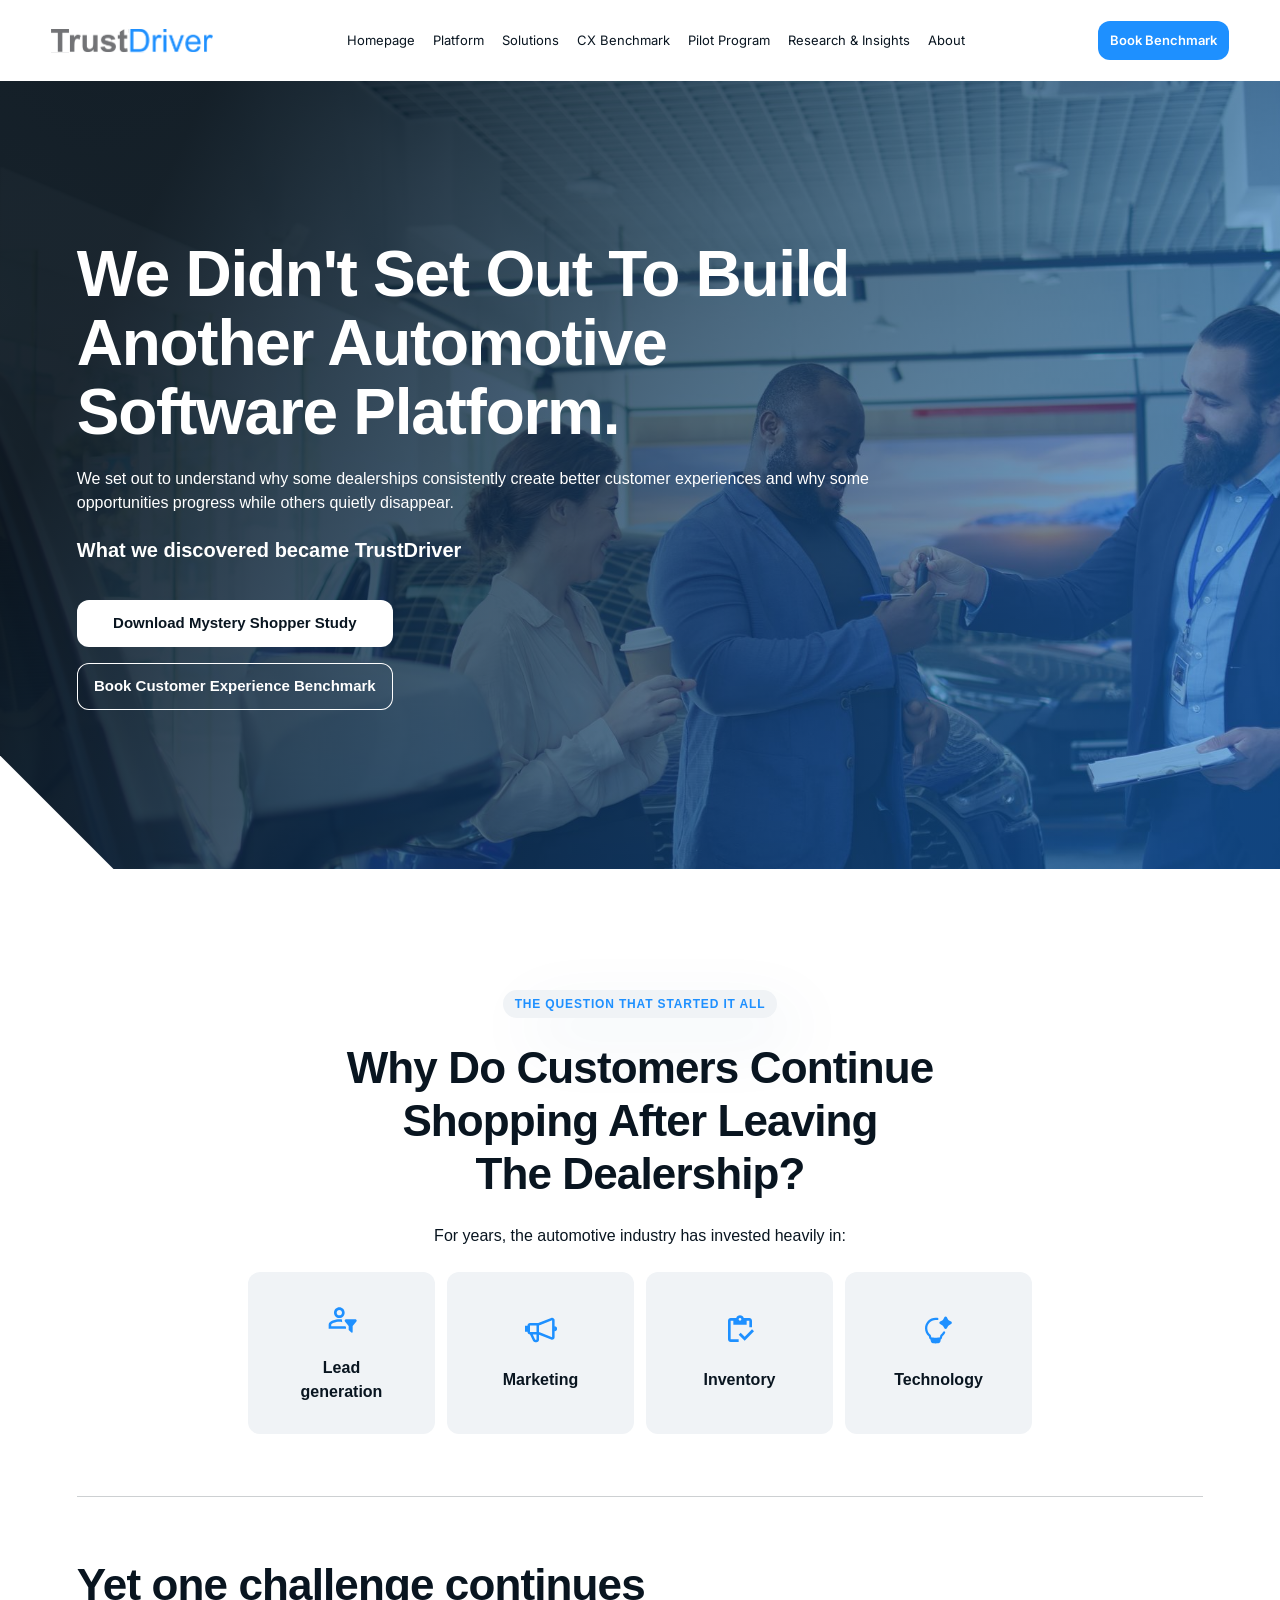
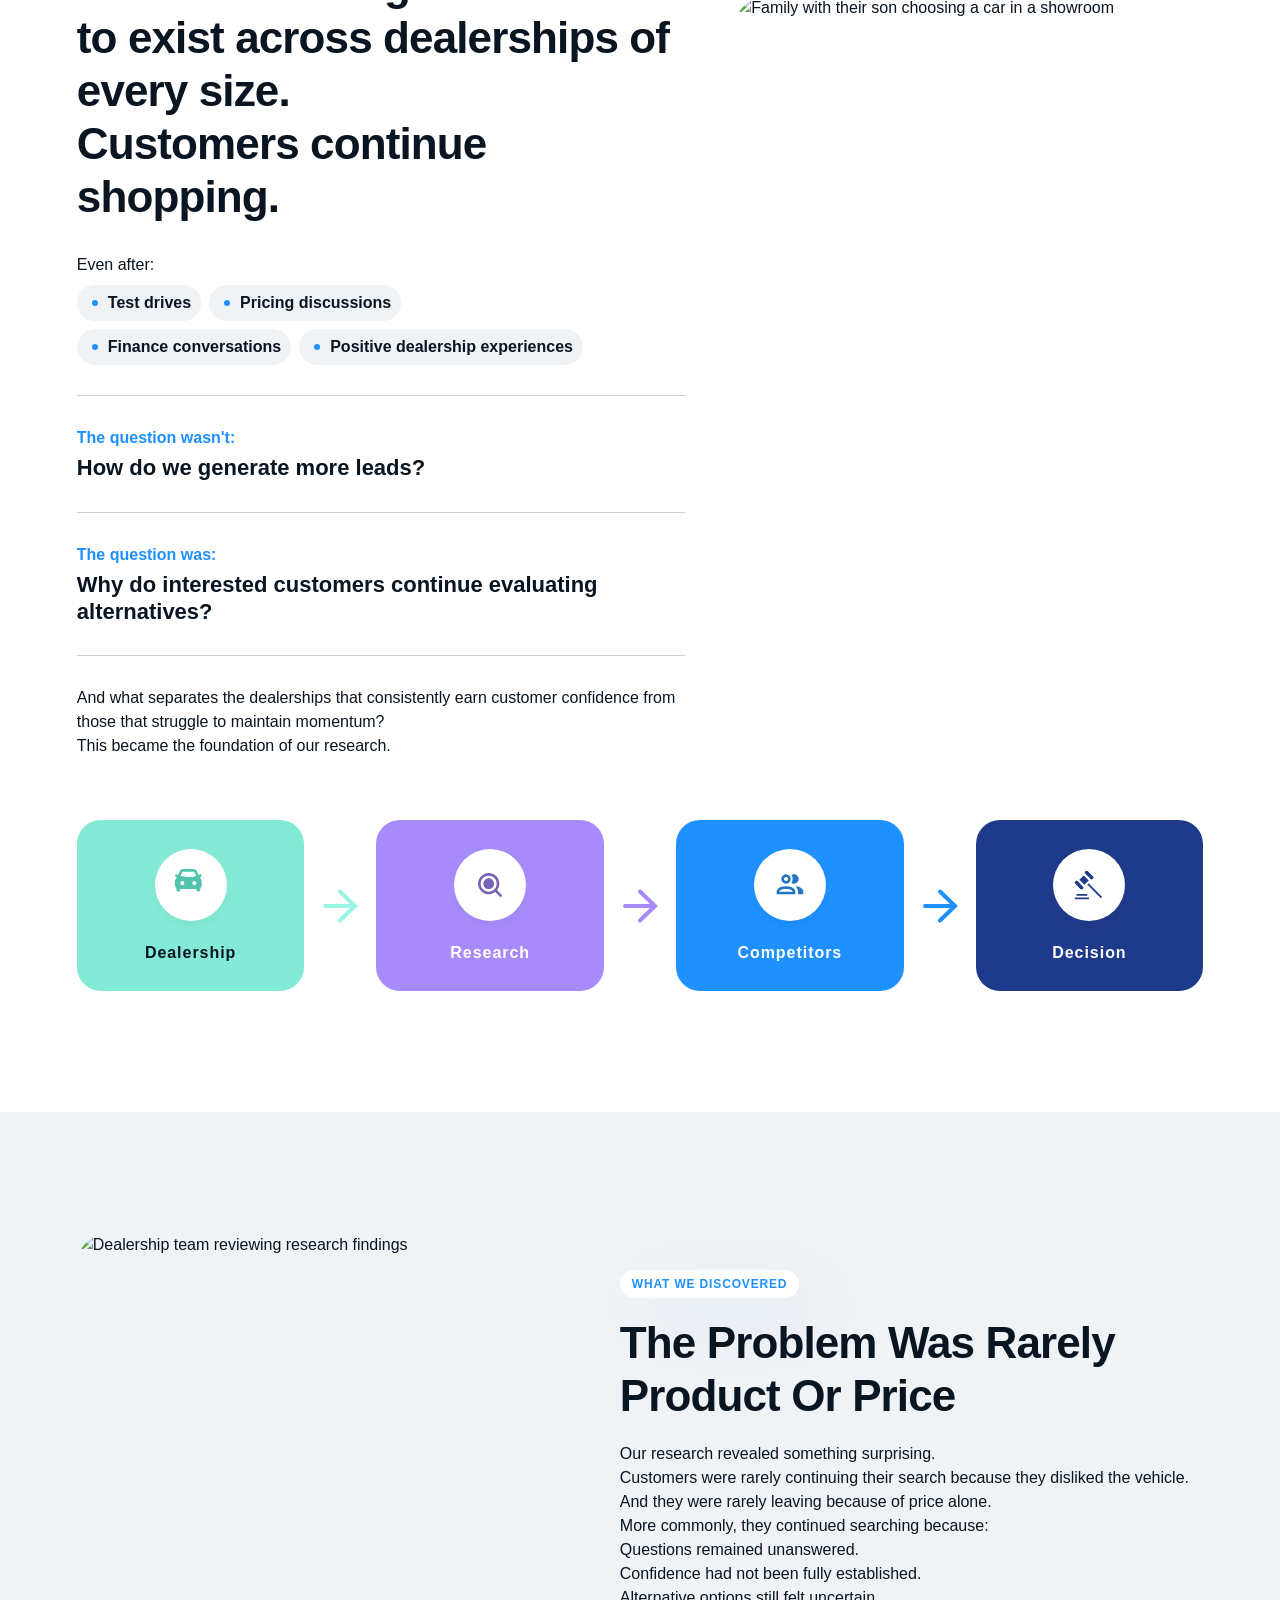
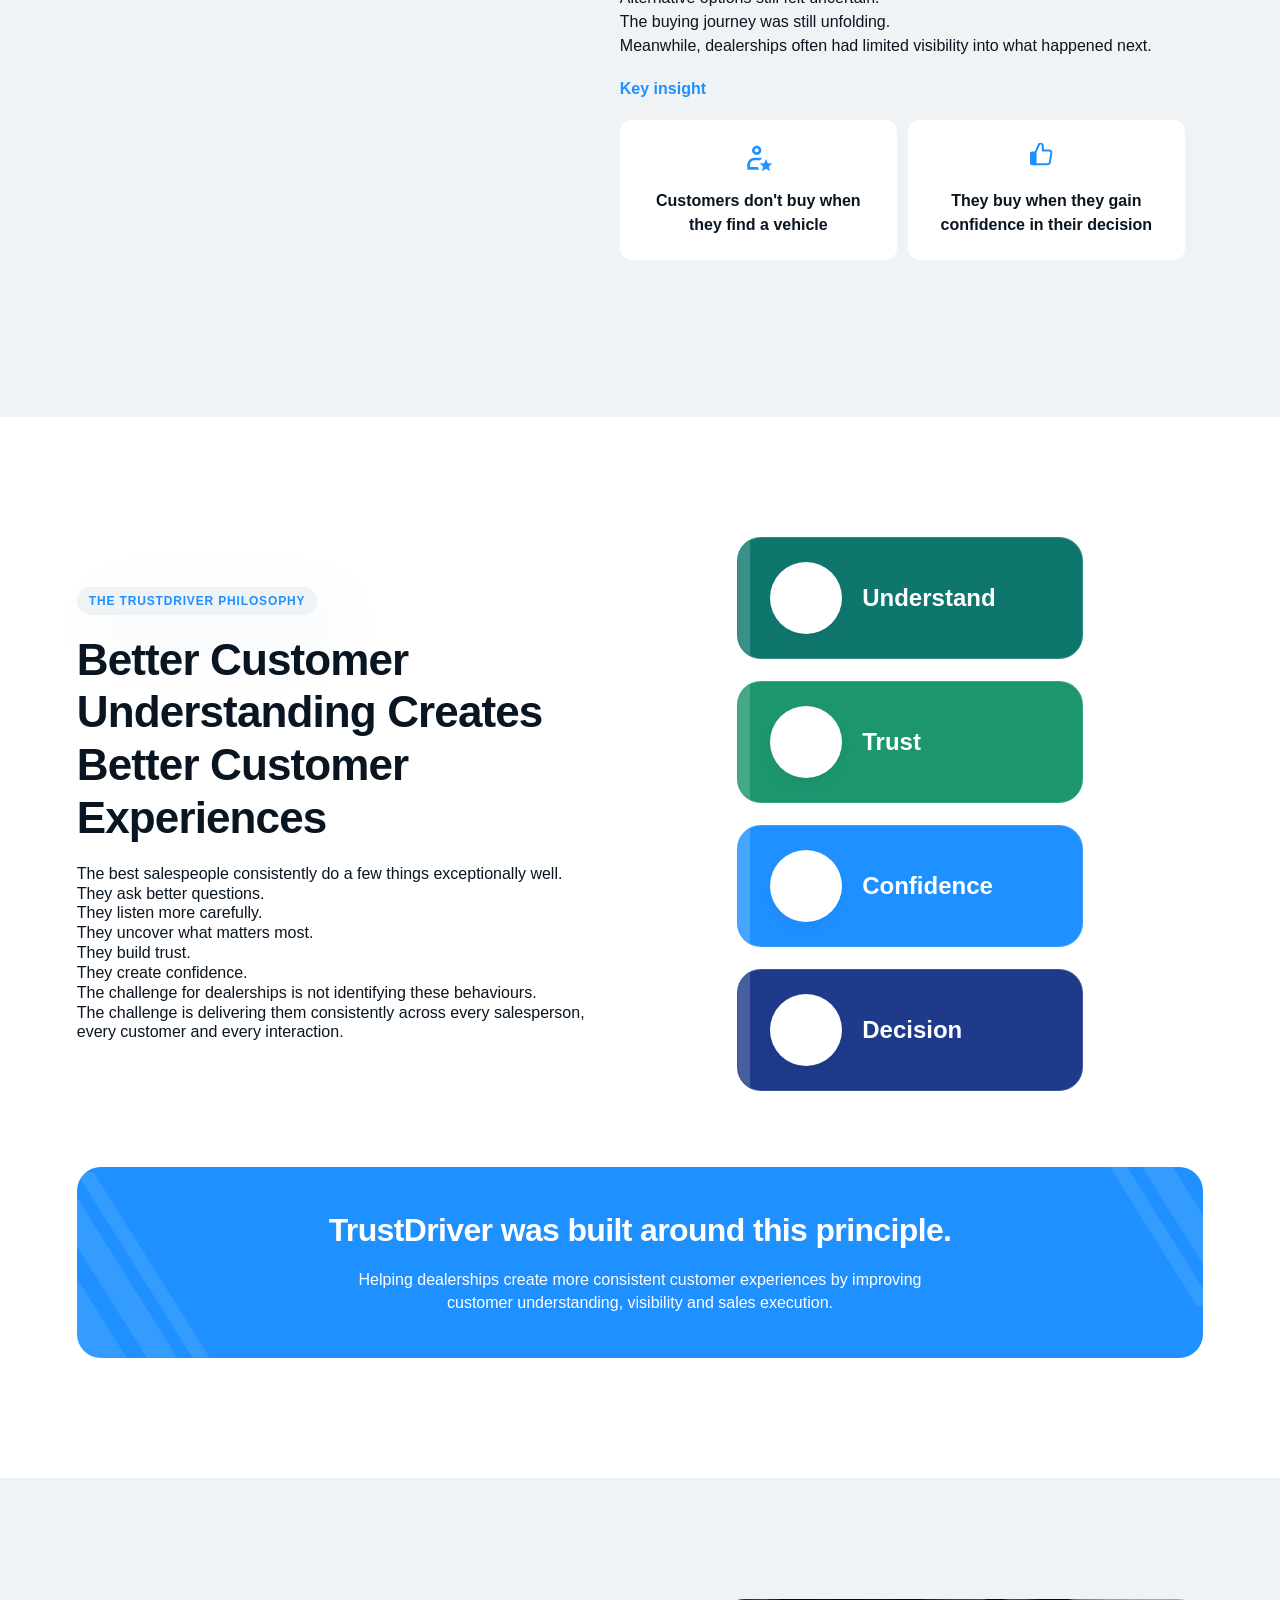
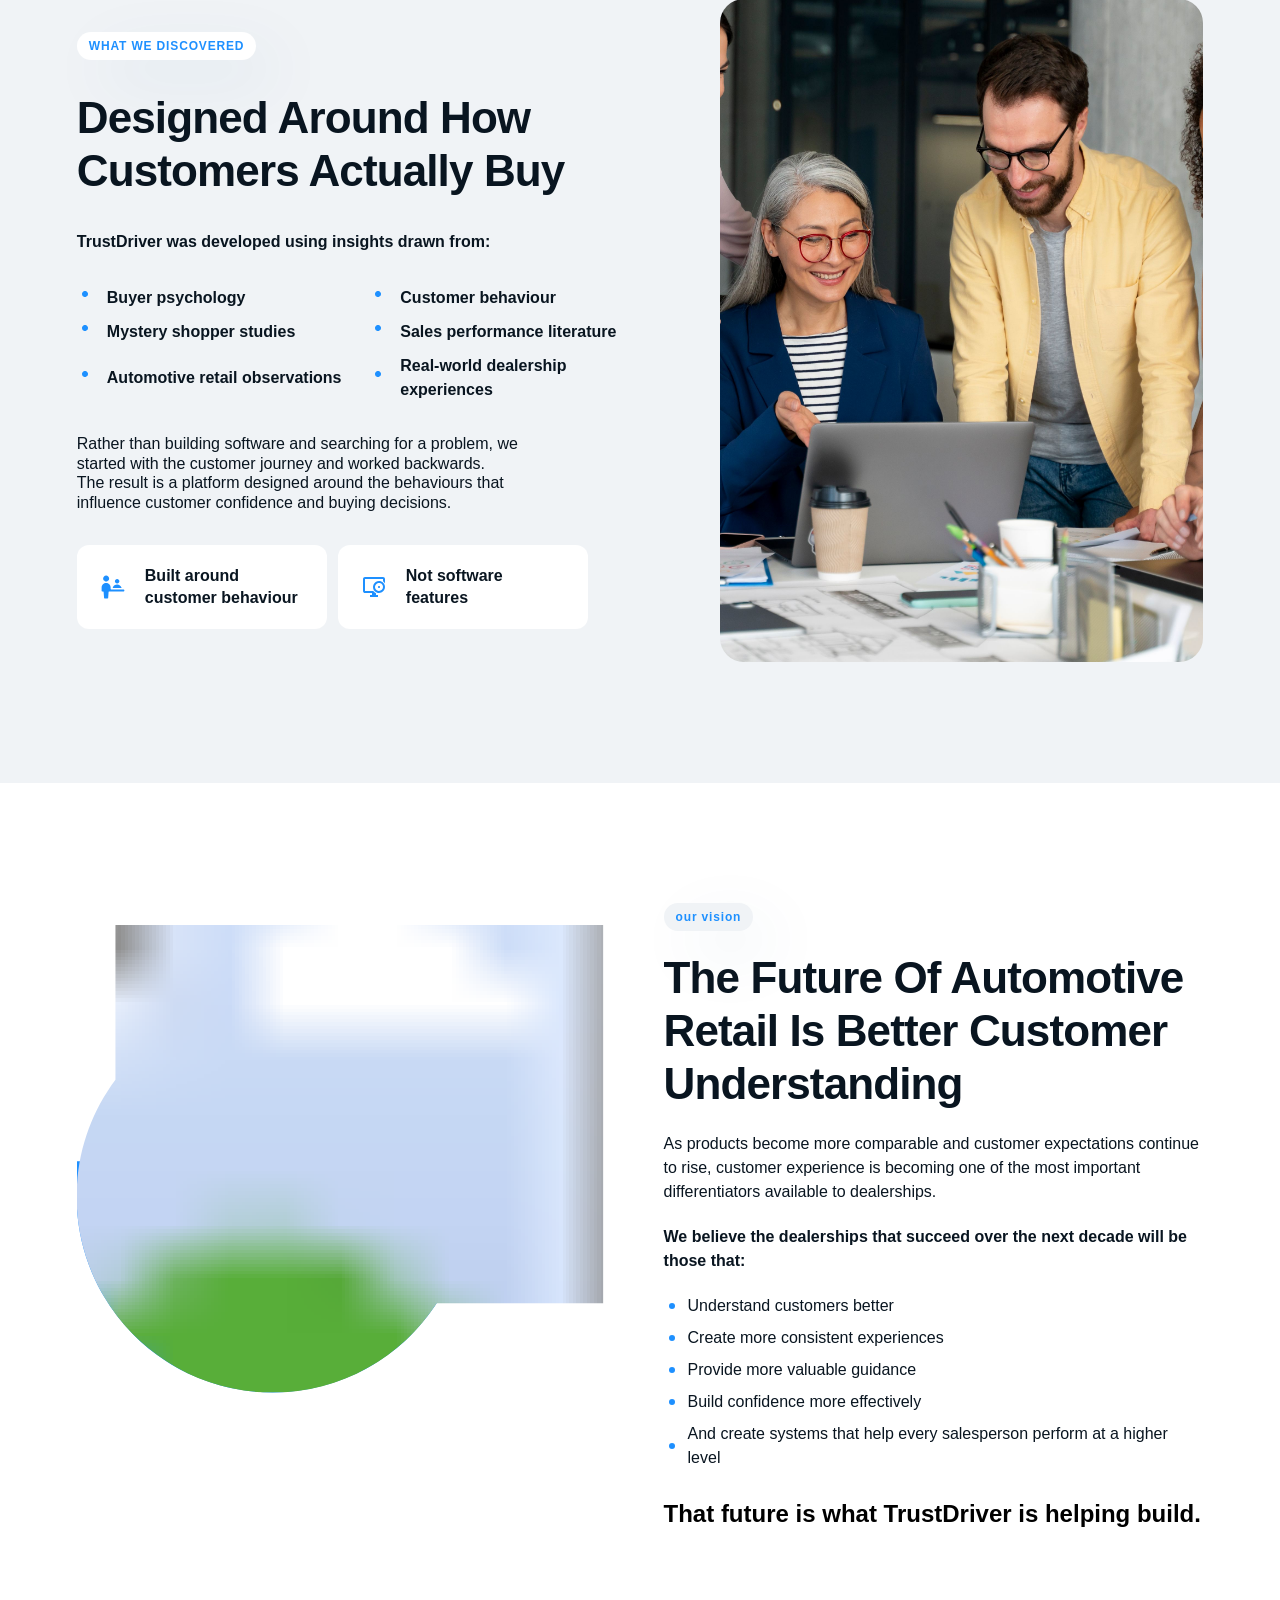
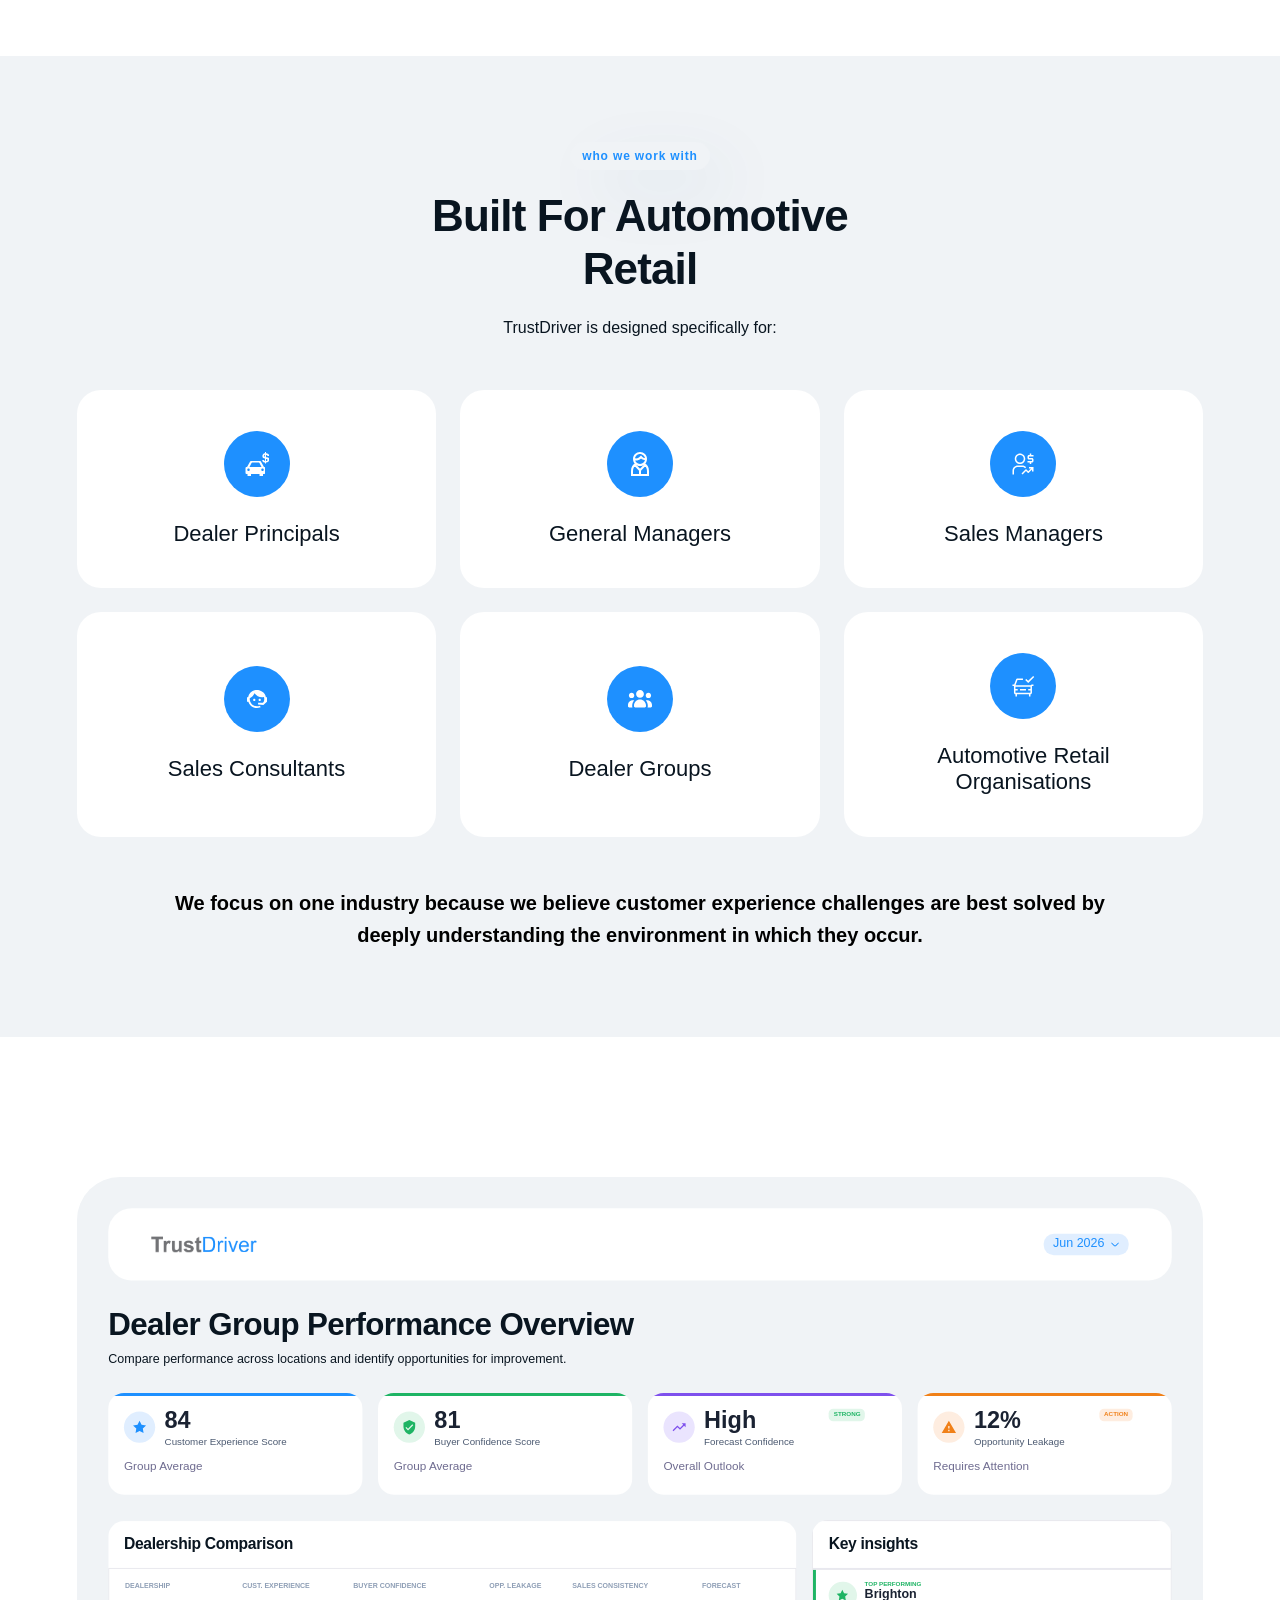
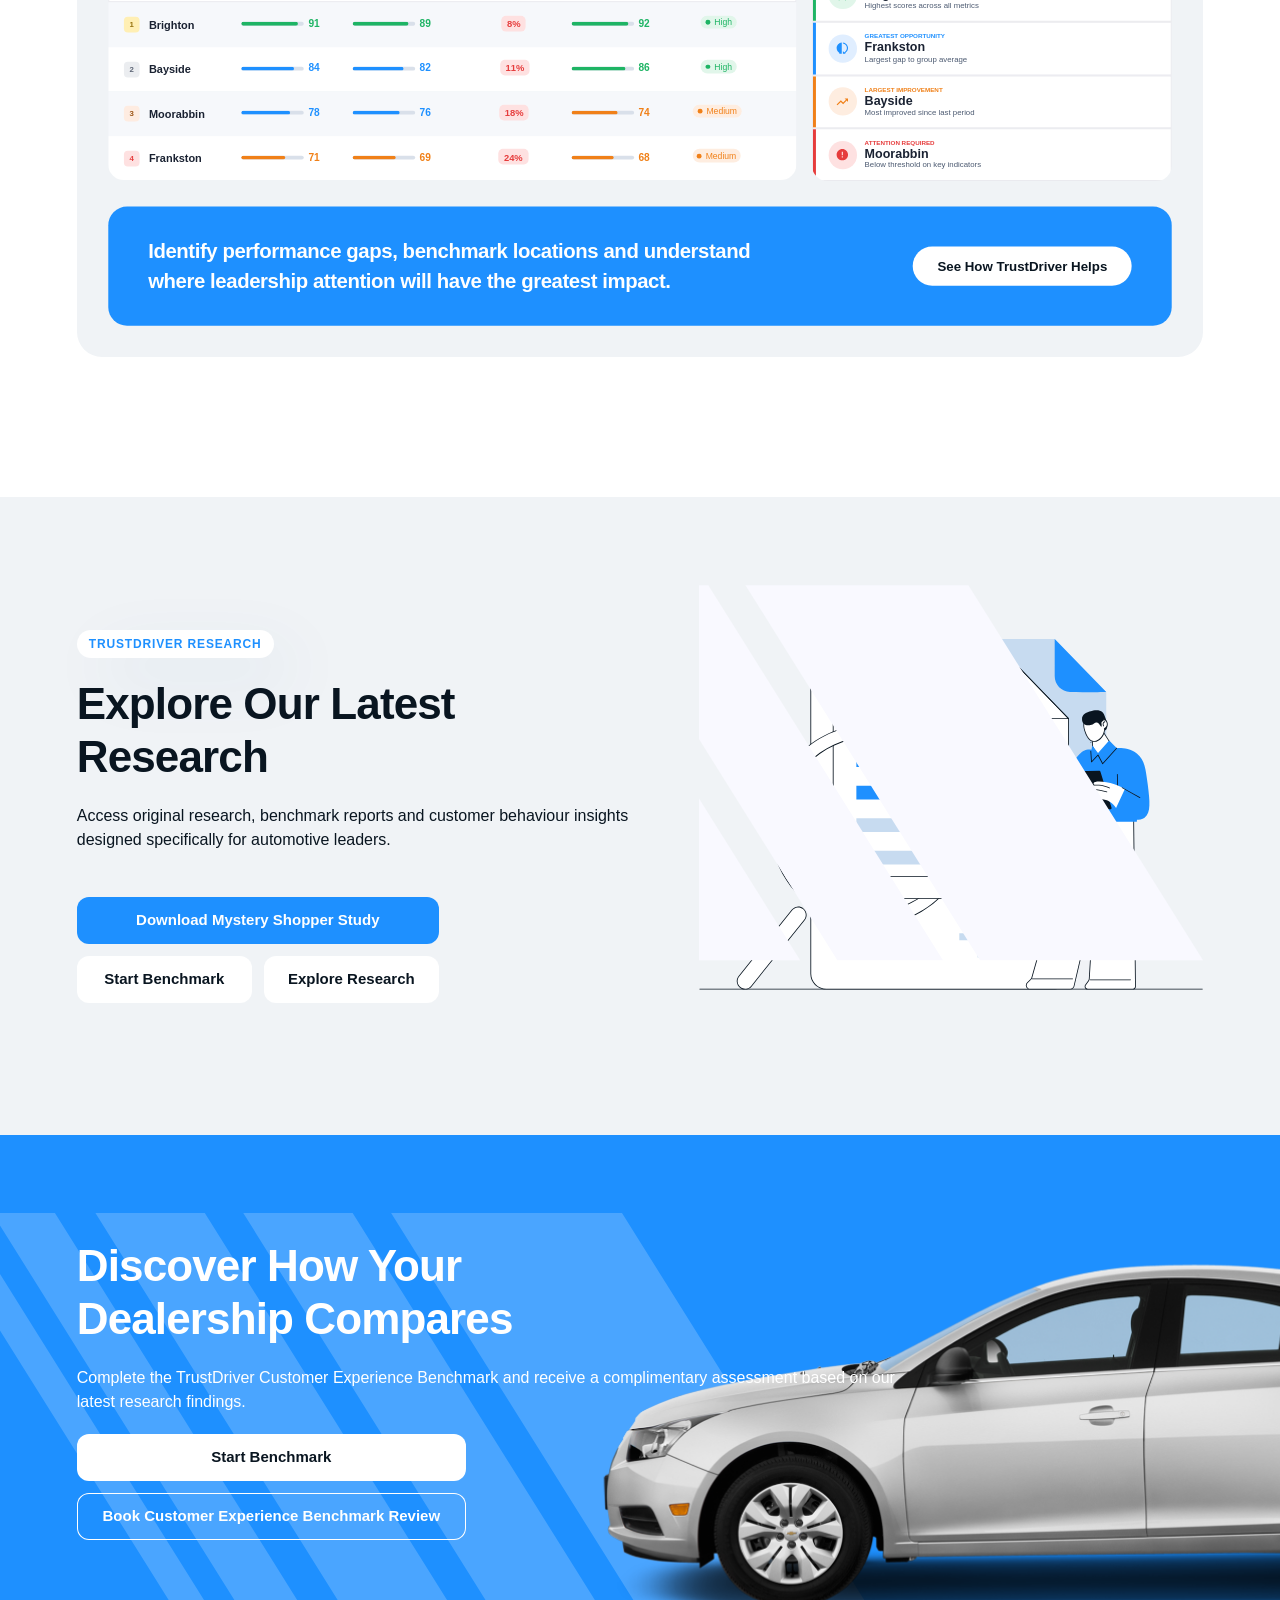
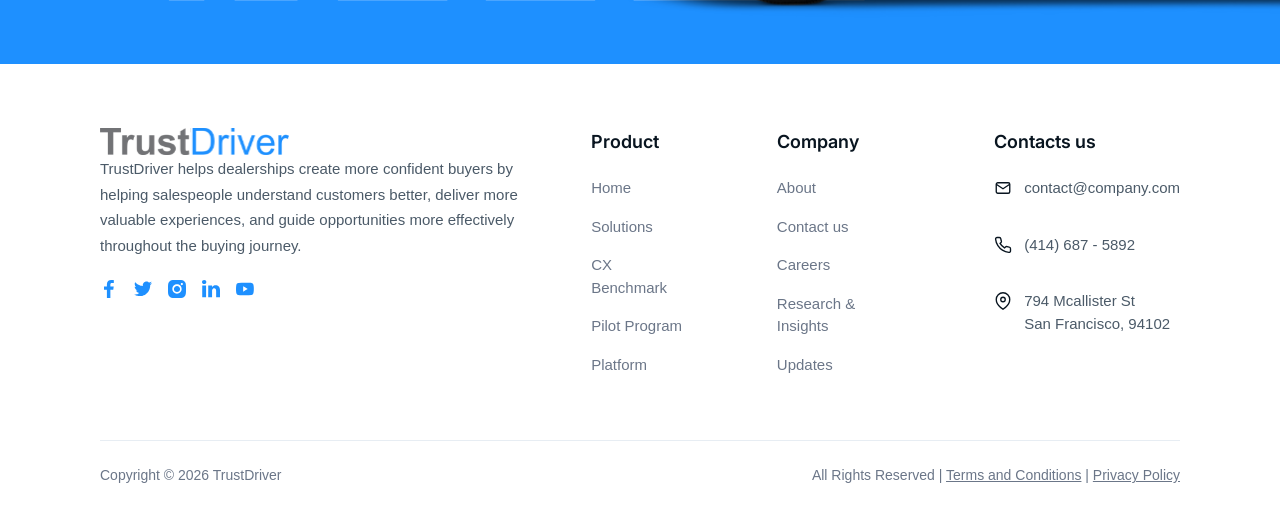
==== commit 92f0d1ee: "fix platform" ====
--- a/about.html
+++ b/about.html
@@ -53,8 +53,8 @@
   <link rel="preconnect" href="https://fonts.googleapis.com">
   <link rel="preconnect" href="https://fonts.gstatic.com" crossorigin>
   <link href="https://fonts.googleapis.com/css2?family=Inter:wght@400;500;600;700&family=Poppins:wght@400;500;600;700&display=swap" rel="stylesheet">
-  <link rel="stylesheet" href="css/styles.css?v=27">
-  <link rel="stylesheet" href="css/about.css?v=1">
+  <link rel="stylesheet" href="css/styles.css">
+  <link rel="stylesheet" href="css/about.css">
   <script src="js/scale-fit.js" defer></script>
 </head>
 <body class="abt-page">
@@ -63,7 +63,7 @@
 <header class="nav">
   <div class="nav__brand">
     <a href="index.html" class="nav__logo" aria-label="TrustDriver home">
-      <img src="images/logo.png" alt="TrustDriver" width="168" height="24">
+      <img src="images/icons/TDLogo.svg" alt="TrustDriver" width="162" height="24">
     </a>
   </div>
   <nav class="nav__links" aria-label="Primary">
@@ -481,7 +481,7 @@
 <footer class="s-footer">
   <div class="foot__top">
     <div class="foot__brand">
-      <a href="index.html" aria-label="TrustDriver home"><img class="foot__logo" src="images/logo.png" alt="TrustDriver" width="196" height="28"></a>
+      <a href="index.html" aria-label="TrustDriver home"><img class="foot__logo" src="images/icons/TDLogo.svg" alt="TrustDriver" width="189" height="28"></a>
       <p>TrustDriver helps dealerships create more confident buyers by helping salespeople understand customers better, deliver more valuable experiences, and guide opportunities more effectively throughout the buying journey.</p>
       <div class="foot__social">
         <a href="#" aria-label="TrustDriver on Facebook"><img src="images/icons/social-facebook.svg" alt="" width="18" height="18"></a>
--- a/css/styles.css
+++ b/css/styles.css
@@ -38,8 +38,9 @@
   width: var(--page-w);
   margin: 0 auto;
   position: relative;
-  /* scaled down by js/fit-page.js when the window is narrower than 1440,
-     so desktop/preview windows never get a horizontal scrollbar */
+  /* zoomed by js/fit-page.js so the 1440 canvas always fills the viewport
+     width — down on narrow windows (no horizontal scrollbar), up on wide
+     monitors (no white gutters) */
   zoom: var(--page-scale, 1);
   /* clip (not hidden): clips the bleeding 1440px Figma layers on the X
      axis WITHOUT creating a scroll container — which would break the
@@ -124,13 +125,10 @@
 .nav__links a { color: inherit; text-decoration: none; }
 .nav__links a:hover { color: var(--accent); }
 
-/* On the scaled homepage canvas, counter-zoom the sticky nav so the header
-   renders at the same 1:1 size as on the fluid subpages. */
-.page > .nav { zoom: calc(1 / var(--page-scale, 1)); }
-
-/* Stamped header on fluid subpages: tighten first, then collapse into a
-   deliberate two-row layout (brand + CTA on top, links below).
-   The homepage is a fixed 1440 canvas, so these only affect subpages. */
+/* The stamped header sits OUTSIDE the homepage's zoomed .page canvas (direct
+   child of <body>, same as the subpages), so it is always fluid/full-width
+   and never scaled. Tighten first, then collapse into a deliberate two-row
+   layout (brand + CTA on top, links below). */
 @media (max-width: 1280px) {
   .nav { padding: 18px clamp(24px, 4vw, 60px); column-gap: 16px; }
   .nav__links { gap: 18px; font-size: 13px; }
@@ -291,7 +289,7 @@
 /* check-fill rows (24px icon) shared by benchmark / pilot lists */
 .featrow { display: flex; align-items: center; gap: 6px; font-size: 16px; line-height: 1.5; color: var(--ink); }
 .featrow .chk { width: 24px; height: 24px; flex: 0 0 24px; color: var(--accent); }
-.featrow img.chk { width: 18px; height: 18px; flex: 0 0 18px; }
+.featrow img.chk { width: 21px; height: 21px; flex: 0 0 18px; }
 
 /* ============================================================
    HOW DOES YOUR DEALERSHIP COMPARE  (node 1:112) — band 733
@@ -352,14 +350,14 @@
 /* ============================================================
    EXPERIENCE DIFFERENTIATOR  (node 1:143) — band 1125
    ============================================================ */
-.s-diff { height: 1125px; background: #edf0f4; }   /* Figma: light cool-gray band */
+.s-diff { height: 1125px; background: #f0f3f6; }   /* Figma: light cool-gray band */
 .s-diff__h { position: absolute; left: 282px; top: 120px; width: 875px; text-align: center; }
 .s-diff__rows {
   position: absolute; left: 131px; top: 276px; width: 1178px;
   display: flex; flex-direction: column; align-items: center; gap: 14px;
 }
 .s-diff__rows .line { display: flex; justify-content: center; gap: 14px; }
-.s-diff__rows .featrow { background: #fff; border-radius: 10000px; padding: 10px 14px; gap: 10px; }
+.s-diff__rows .featrow { background: #fff; border-radius: 10000px; padding: 10px 14px; gap: 6px; }
 .s-diff__quote {
   position: absolute; left: 226px; top: 602px; width: 987px; height: 132px;
   background: var(--accent); border-radius: 16px; color: #fff; overflow: hidden;
@@ -404,7 +402,7 @@
    REPEATABLE BEHAVIOURS — dark CTA band (node 1:232) — 535
    ============================================================ */
 .s-repeat {
-  height: 535px; background: var(--accent); overflow: hidden;
+  height: 535px; background: #1e90ff; overflow: hidden;
   display: flex; flex-direction: column; align-items: center; justify-content: center;
   gap: 24px; text-align: center;
 }
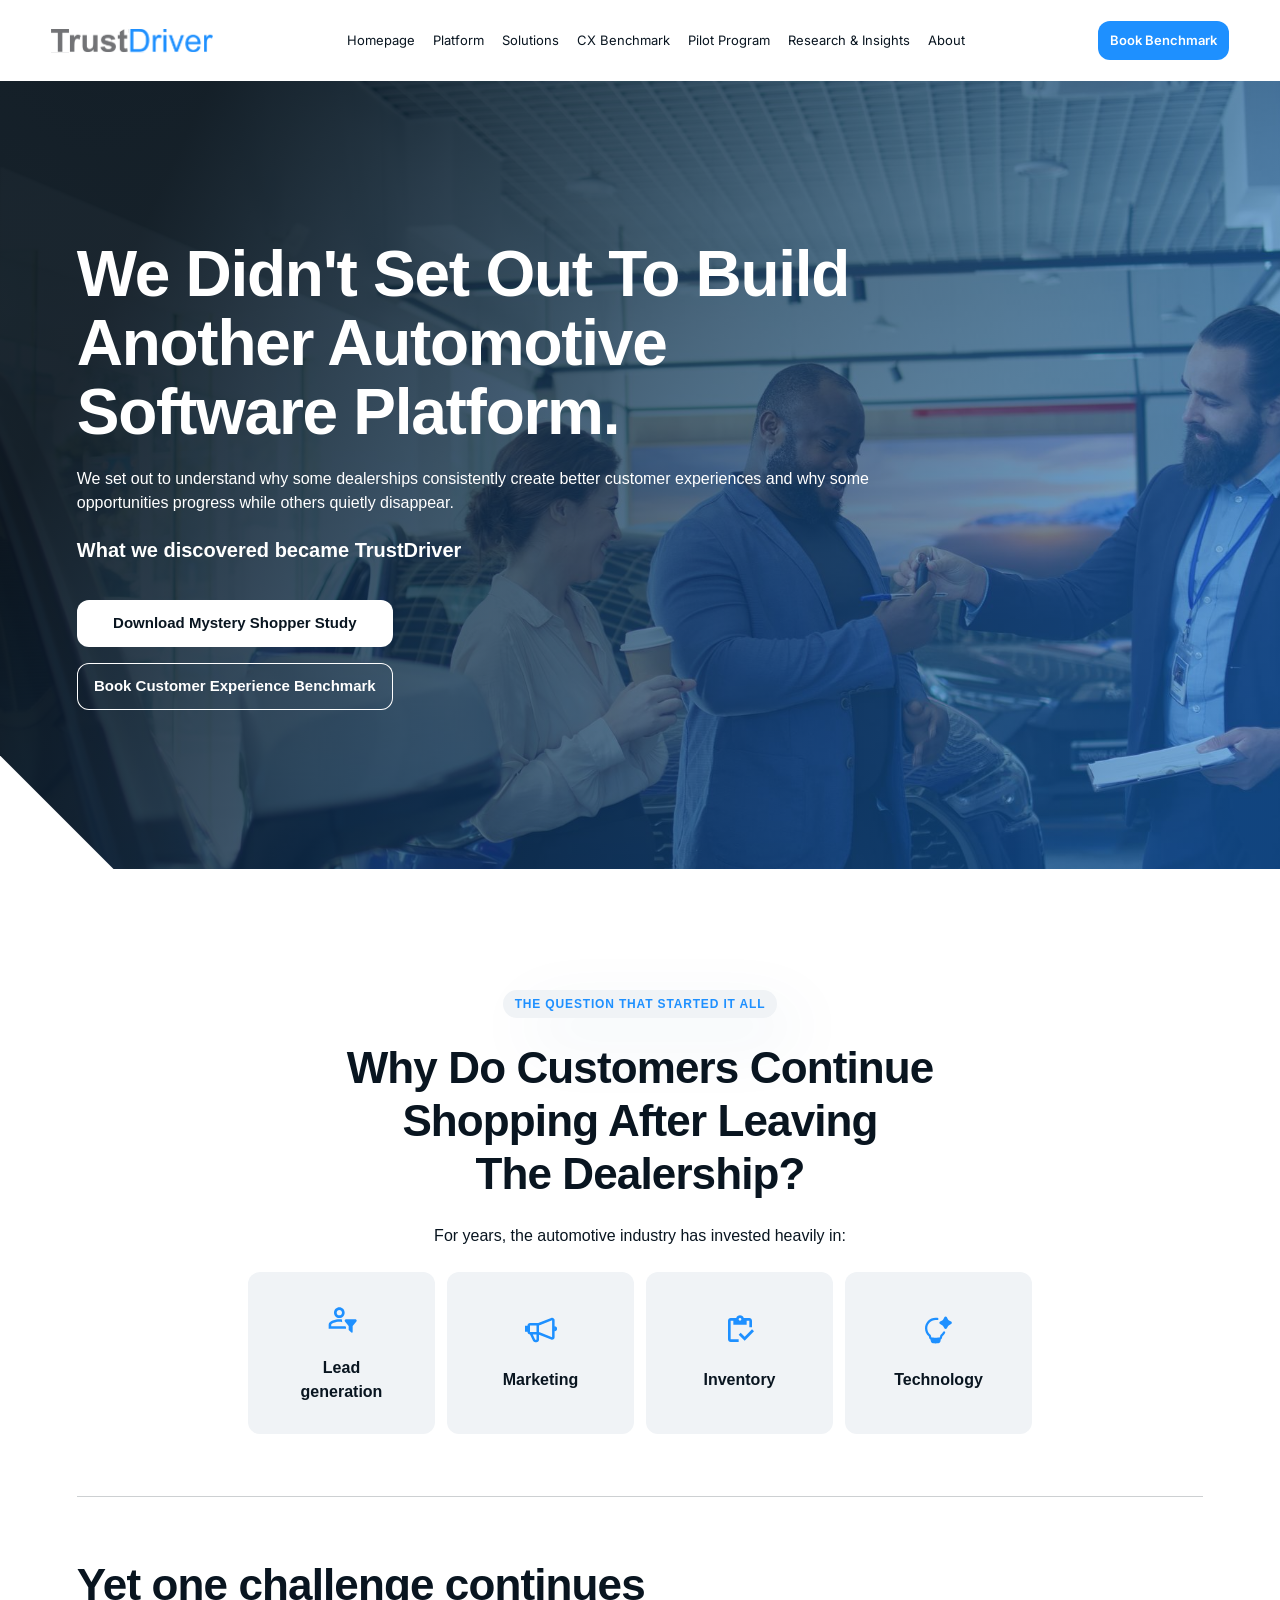
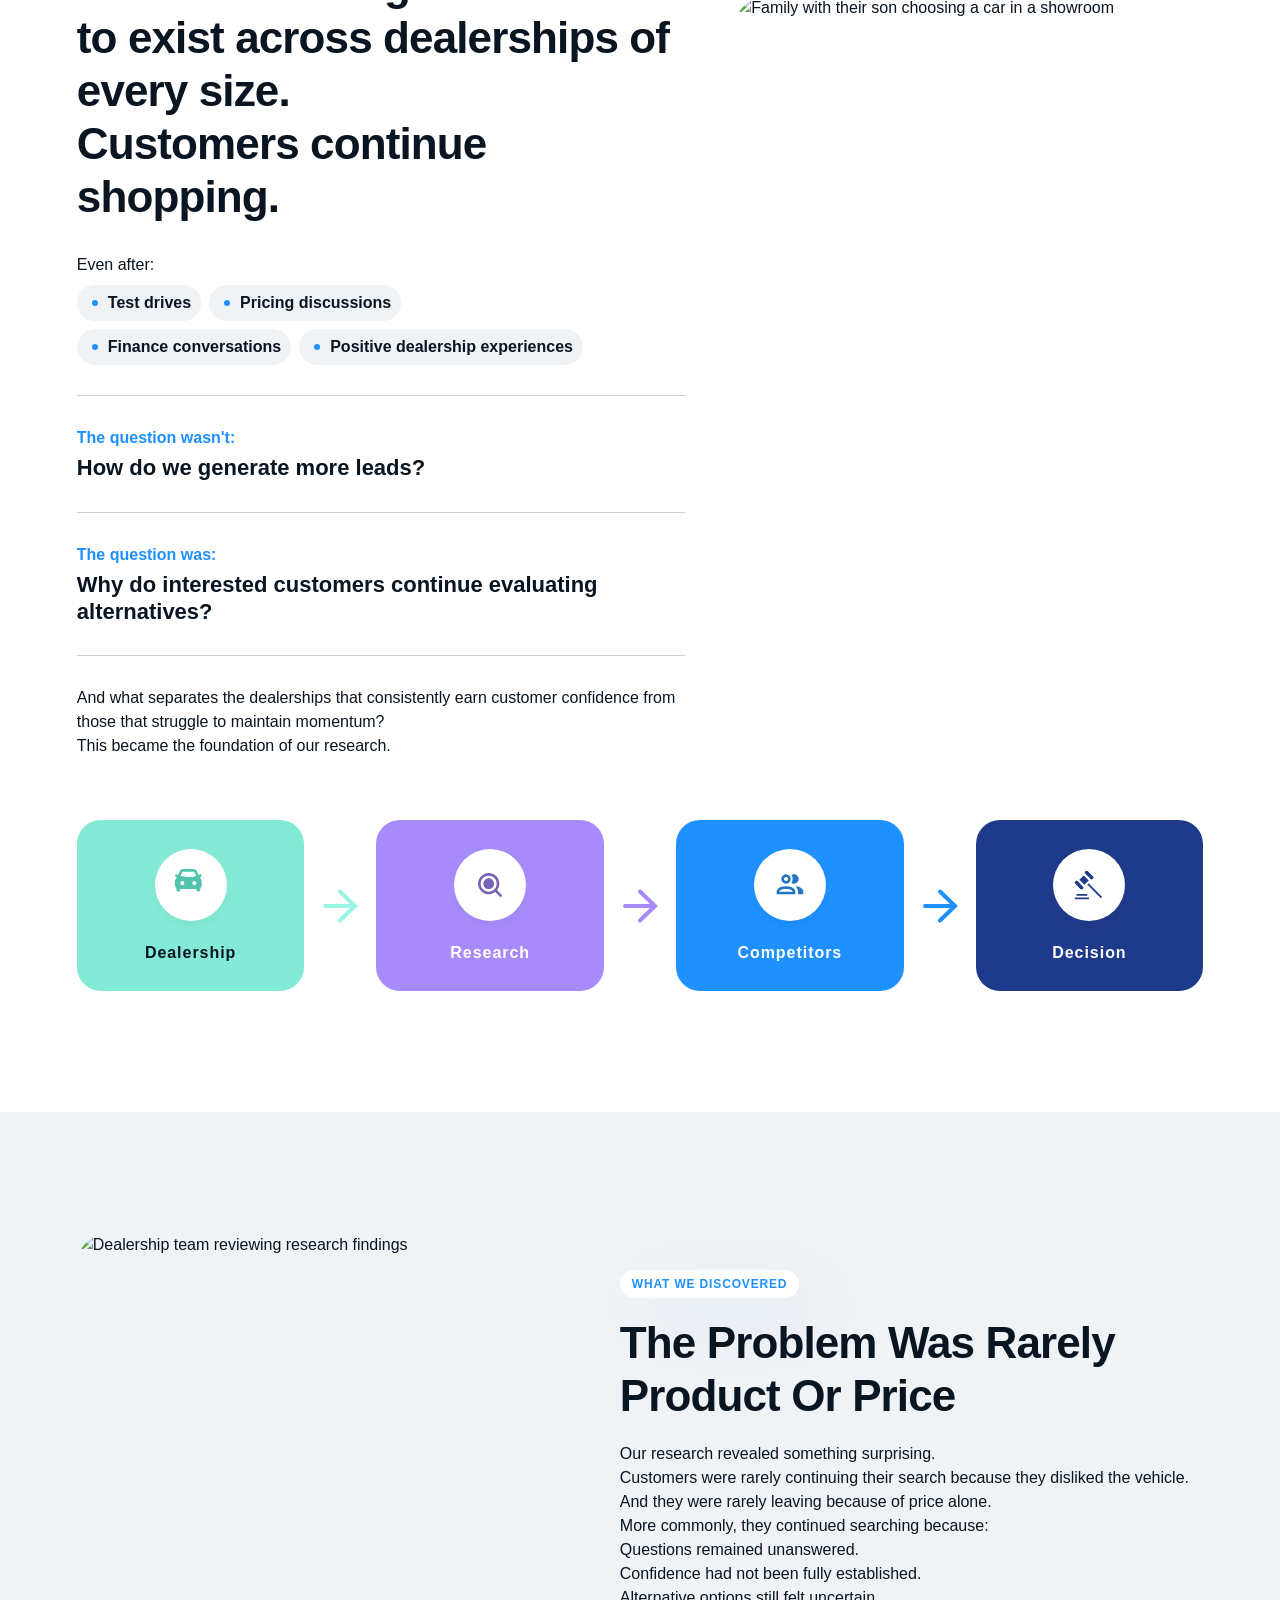
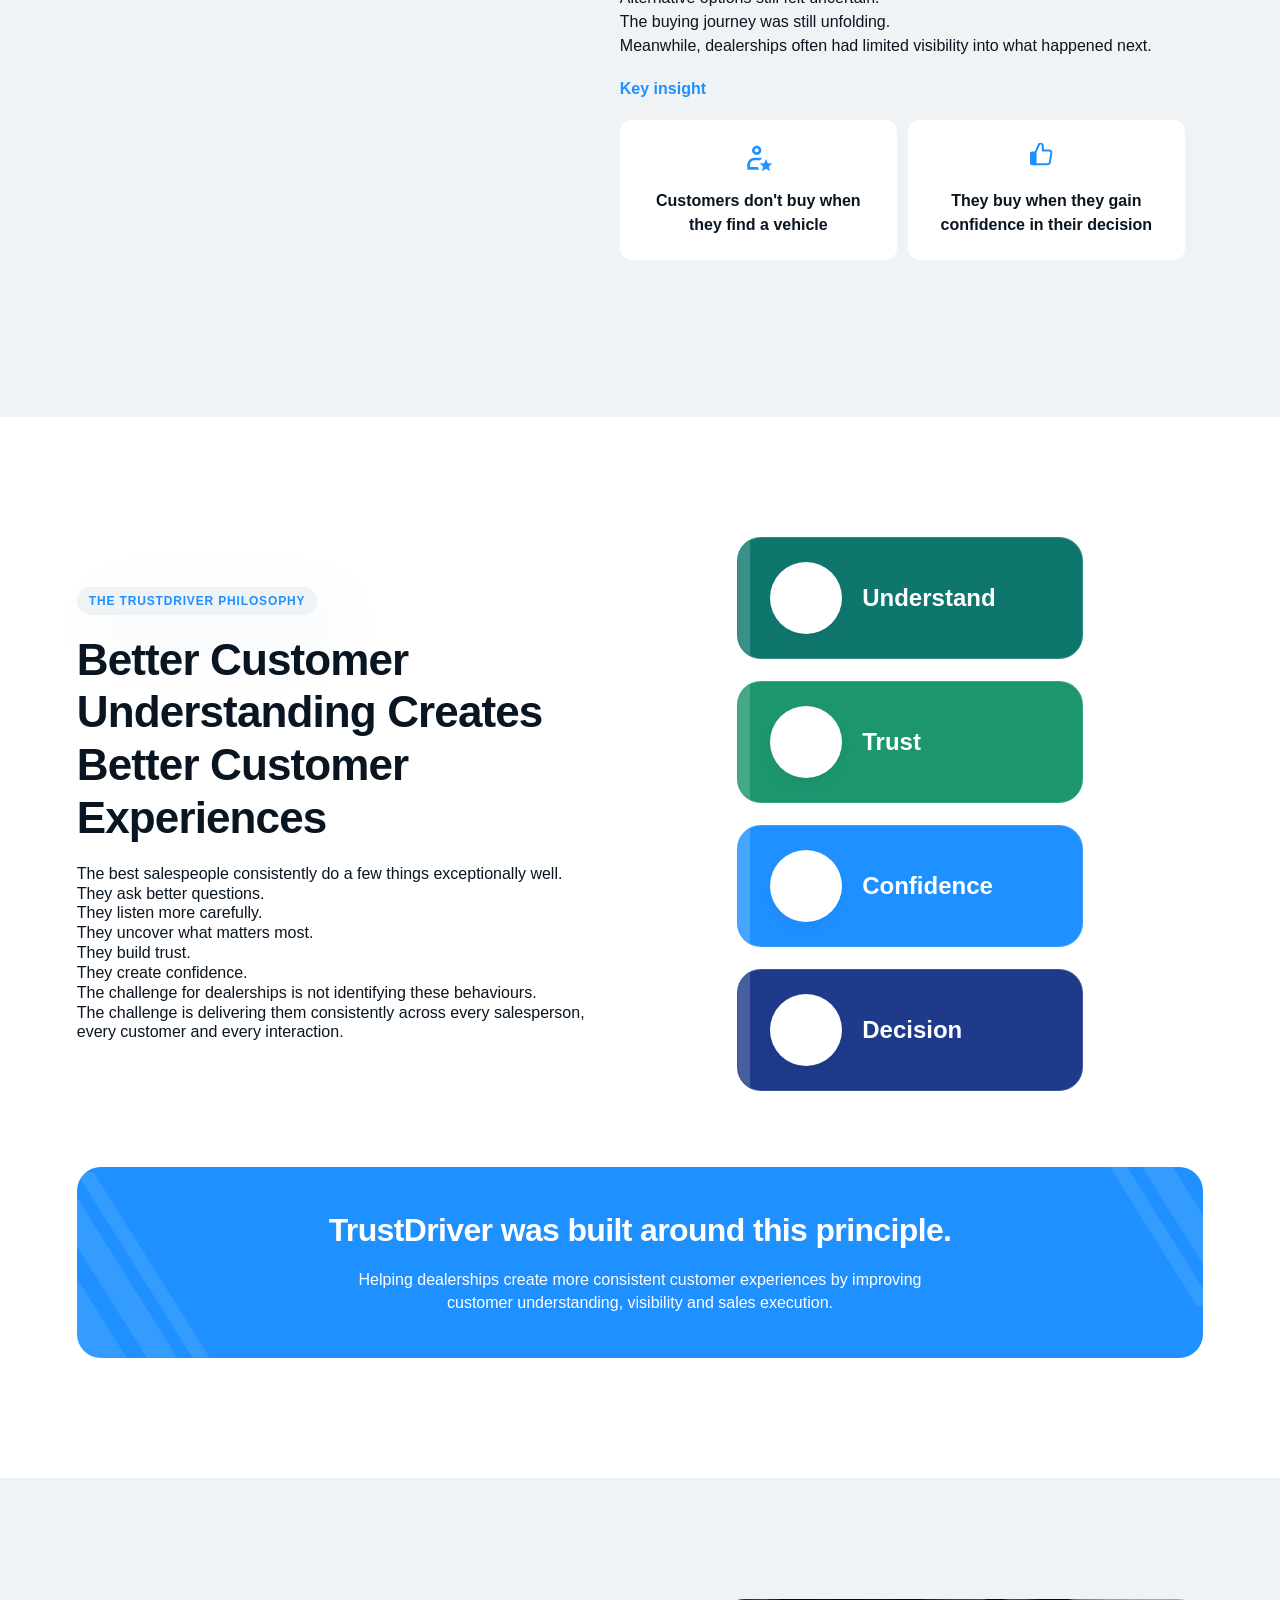
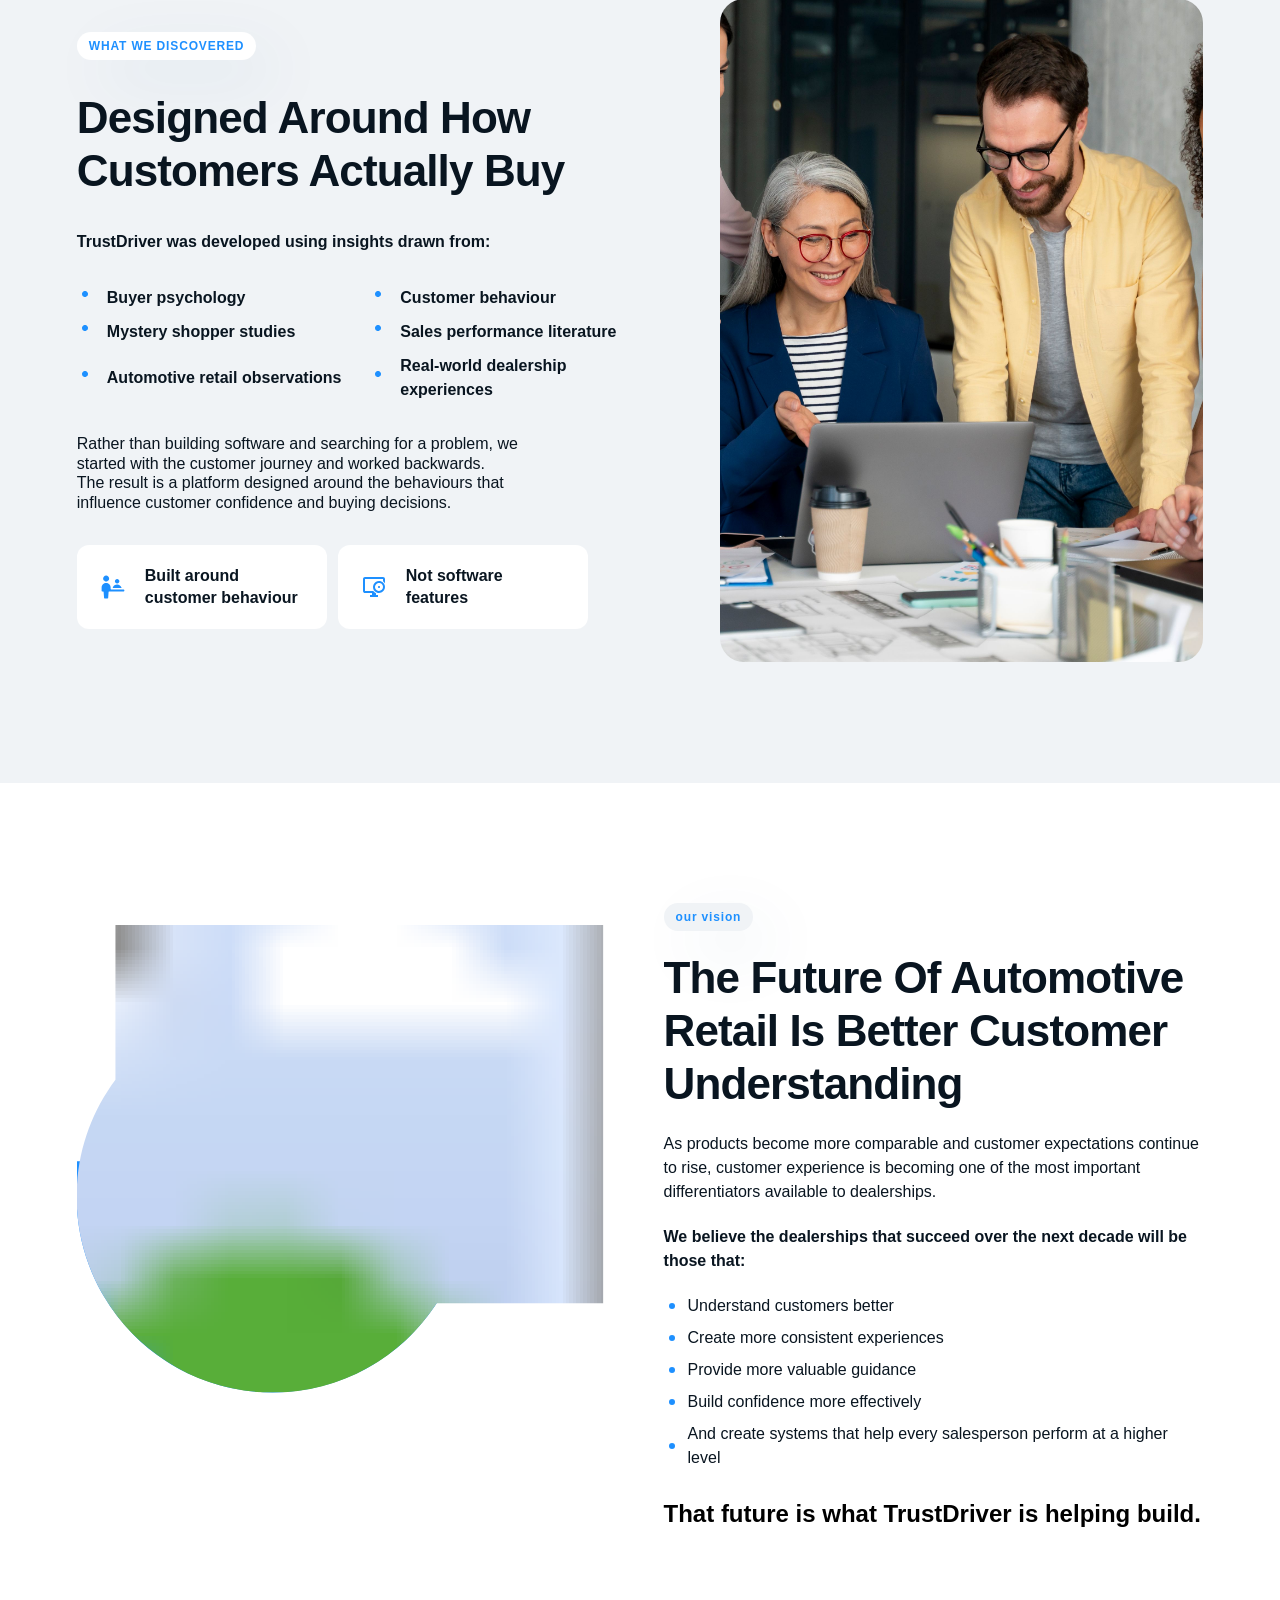
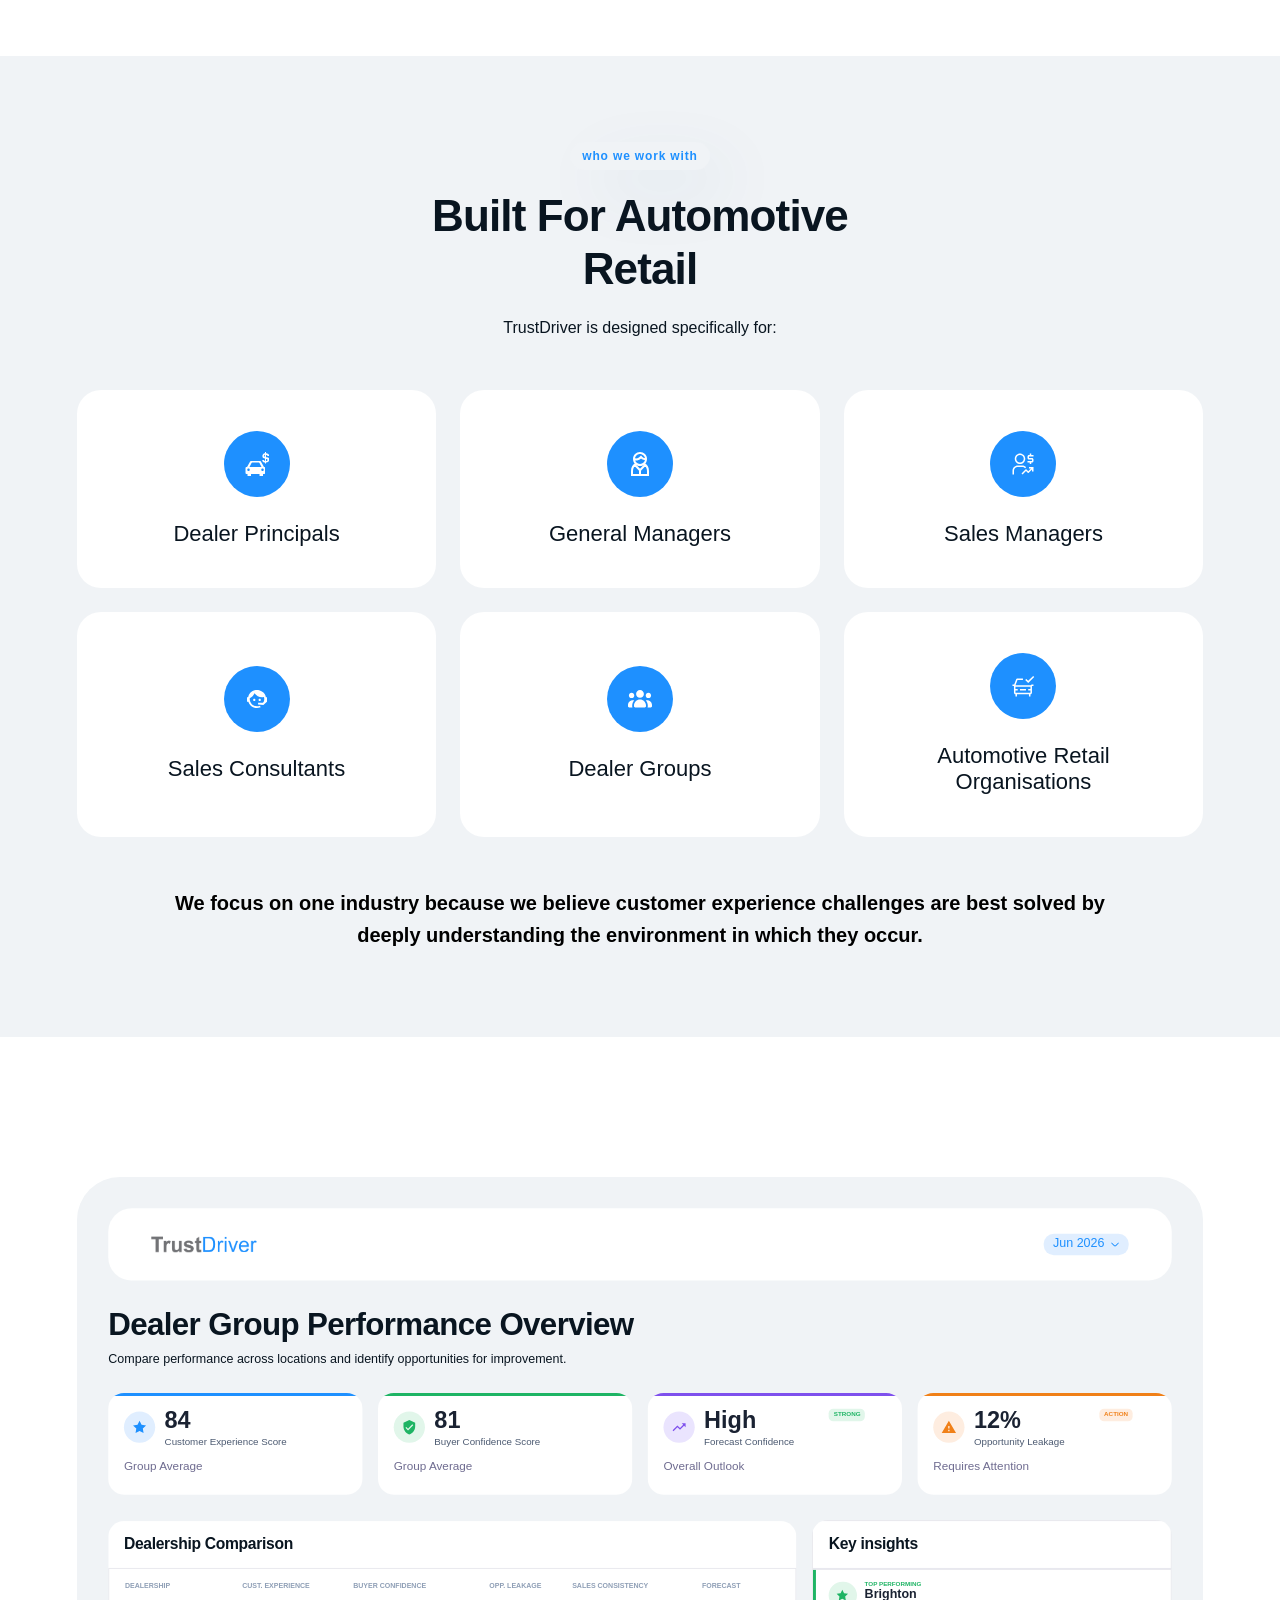
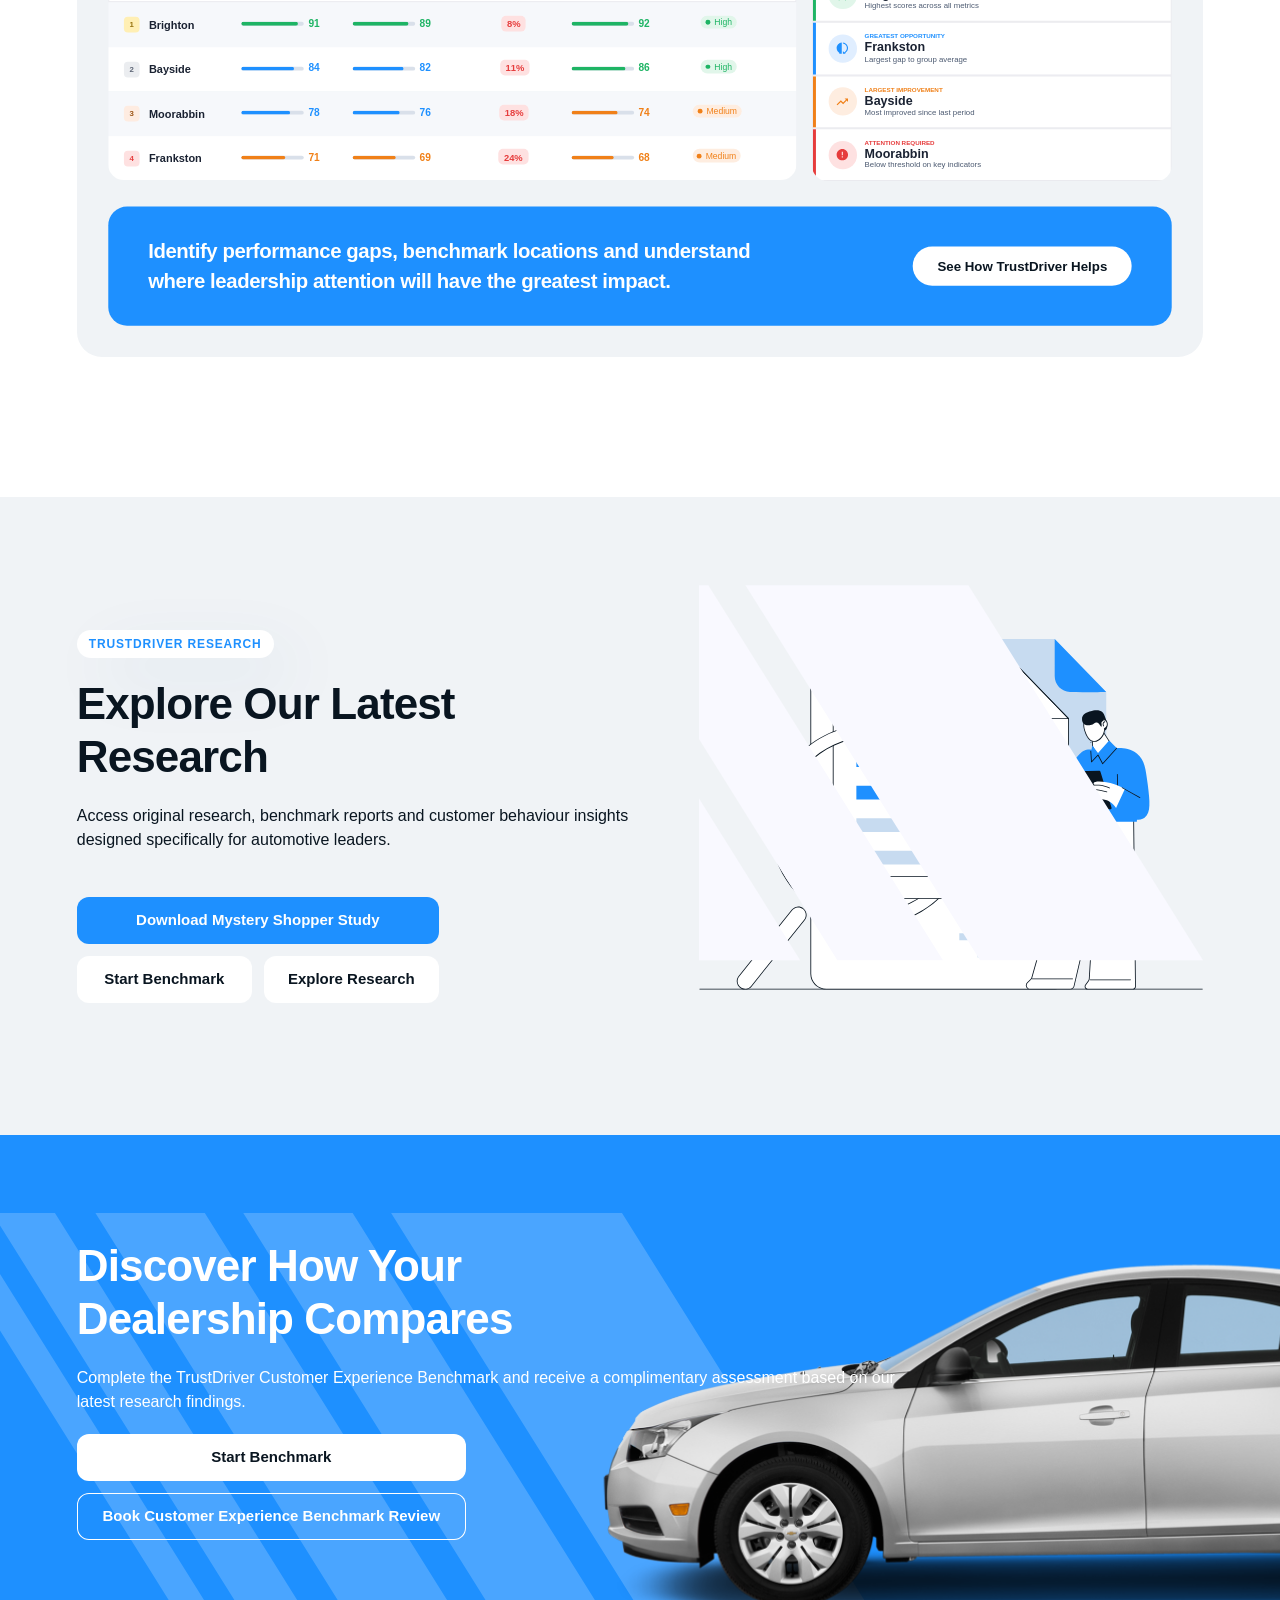
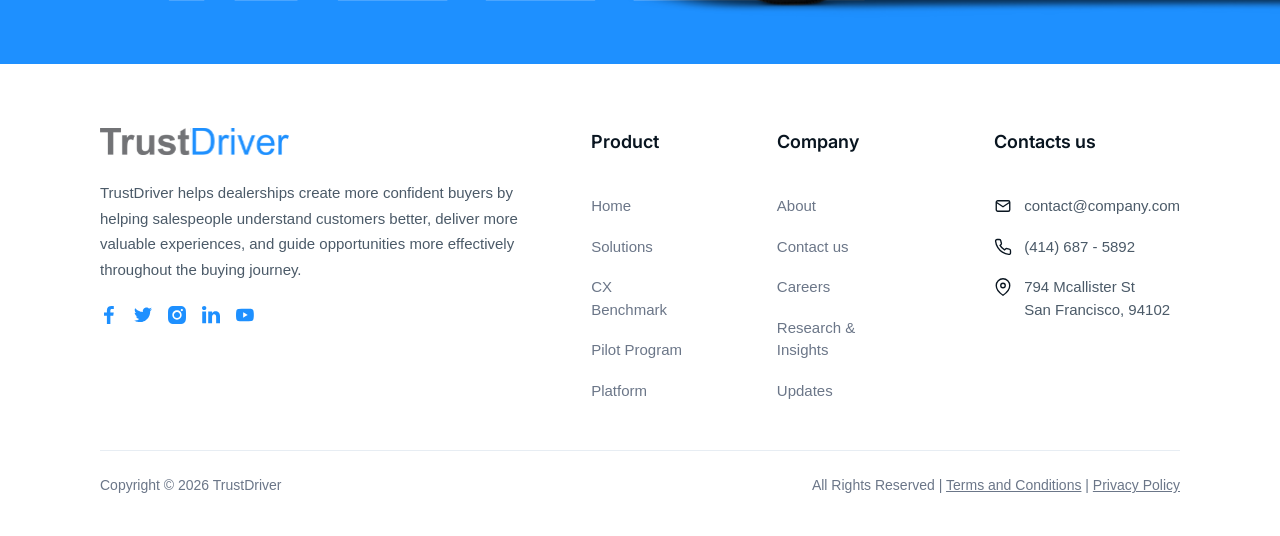
==== commit b6baff9e: "enhance footer and fix width" ====
--- a/about.html
+++ b/about.html
@@ -494,19 +494,23 @@
     <div class="foot__cols">
       <nav class="foot__col" aria-label="Product">
         <h4>Product</h4>
-        <a href="index.html">Home</a>
-        <a href="solutions.html">Solutions</a>
-        <a href="#">CX Benchmark</a>
-        <a href="pilot-program.html">Pilot Program</a>
-        <a href="platform.html">Platform</a>
+        <div class="foot__links">
+          <a href="index.html">Home</a>
+          <a href="solutions.html">Solutions</a>
+          <a href="#">CX Benchmark</a>
+          <a href="pilot-program.html">Pilot Program</a>
+          <a href="platform.html">Platform</a>
+        </div>
       </nav>
       <nav class="foot__col" aria-label="Company">
         <h4>Company</h4>
-        <a href="about.html">About</a>
-        <a href="#">Contact us</a>
-        <a href="#">Careers</a>
-        <a href="research-insights.html">Research &amp; Insights</a>
-        <a href="#">Updates</a>
+        <div class="foot__links">
+          <a href="about.html">About</a>
+          <a href="#">Contact us</a>
+          <a href="#">Careers</a>
+          <a href="research-insights.html">Research &amp; Insights</a>
+          <a href="#">Updates</a>
+        </div>
       </nav>
       <div class="foot__col">
         <h4>Contacts us</h4>
--- a/css/styles.css
+++ b/css/styles.css
@@ -107,7 +107,9 @@
   display: flex;
   align-items: center;
   justify-content: space-between;
-  padding: 18px 100px;
+  /* 100px gutters of the 1440 design; past 1440 the padding grows so the
+     content stays capped at 1240 and centered (bg stays full-bleed) */
+  padding: 18px max(100px, calc(50% - 620px));
 }
 .nav__brand { display: flex; align-items: center; }
 .nav__logo { display: inline-flex; align-items: center; }
@@ -544,17 +546,22 @@
    FOOTER (symbol 1:400) — 541  [approximated]
    ============================================================ */
 /* Light footer (design node 33:1120) */
-.s-footer { background: #fff; color: #6b7688; padding: 64px 100px 40px; }
+/* same 1440-design gutters as .nav — content caps at 1240 on wide screens */
+.s-footer { background: #fff; color: #6b7688; padding: 64px max(100px, calc(50% - 620px)) 40px; }
 .foot__top { display: flex; justify-content: space-between; gap: 60px; }
-.foot__brand { width: 440px; }
+/* Figma auto-layout: vertical frame, item spacing 24 */
+.foot__brand { width: 440px; display: flex; flex-direction: column; align-items: flex-start; gap: 24px; }
 .foot__logo { height: 28px; width: auto; display: block; }
-.foot__brand p { margin-top: 20px; font-size: 15px; line-height: 1.7; color: #4b5a68; }
-.foot__social { margin-top: 22px; display: flex; gap: 16px; }
+.foot__brand p { font-size: 15px; line-height: 1.7; color: #4b5a68; }
+.foot__social { display: flex; gap: 16px; }
 .foot__social a { display: inline-flex; }
 .foot__social img { width: 18px; height: 18px; display: block; }
 .foot__cols { display: flex; gap: 90px; }
-.foot__col h4 { margin: 0 0 22px; font-family: var(--font-head); font-weight: 600; font-size: 18px; color: var(--ink); }
-.foot__col a { display: block; margin-bottom: 16px; font-size: 15px; color: #6b7688; text-decoration: none; }
+/* Figma auto-layout: column = [heading, links-group] gap 40; links-group gap 18 */
+.foot__col { display: flex; flex-direction: column; align-items: flex-start; gap: 40px; }
+.foot__col h4 { margin: 0; font-family: var(--font-head); font-weight: 600; font-size: 18px; color: var(--ink); }
+.foot__links { display: flex; flex-direction: column; align-items: flex-start; gap: 18px; }
+.foot__col a { display: block; font-size: 15px; color: #6b7688; text-decoration: none; }
 .foot__col a:hover { color: var(--accent); }
 .foot__contact { display: flex; flex-direction: column; gap: 18px; }
 .foot__contact .row { display: flex; align-items: flex-start; gap: 12px; font-size: 15px; color: #4b5a68; text-decoration: none; }
--- a/css/about.css
+++ b/css/about.css
@@ -27,7 +27,8 @@
 .abt-page *,
 .abt-page *::before,
 .abt-page *::after { box-sizing: border-box; }
-.abt-page h1, .abt-page h2, .abt-page h3, .abt-page p, .abt-page ul, .abt-page figure { margin: 0; }
+/* scoped to main so the shared header/footer chrome keeps its styles.css margins */
+.abt-page main h1, .abt-page main h2, .abt-page main h3, .abt-page main p, .abt-page main ul, .abt-page main figure { margin: 0; }
 .abt-page ul { padding: 0; list-style: none; }
 .abt-page img { display: block; }
 
